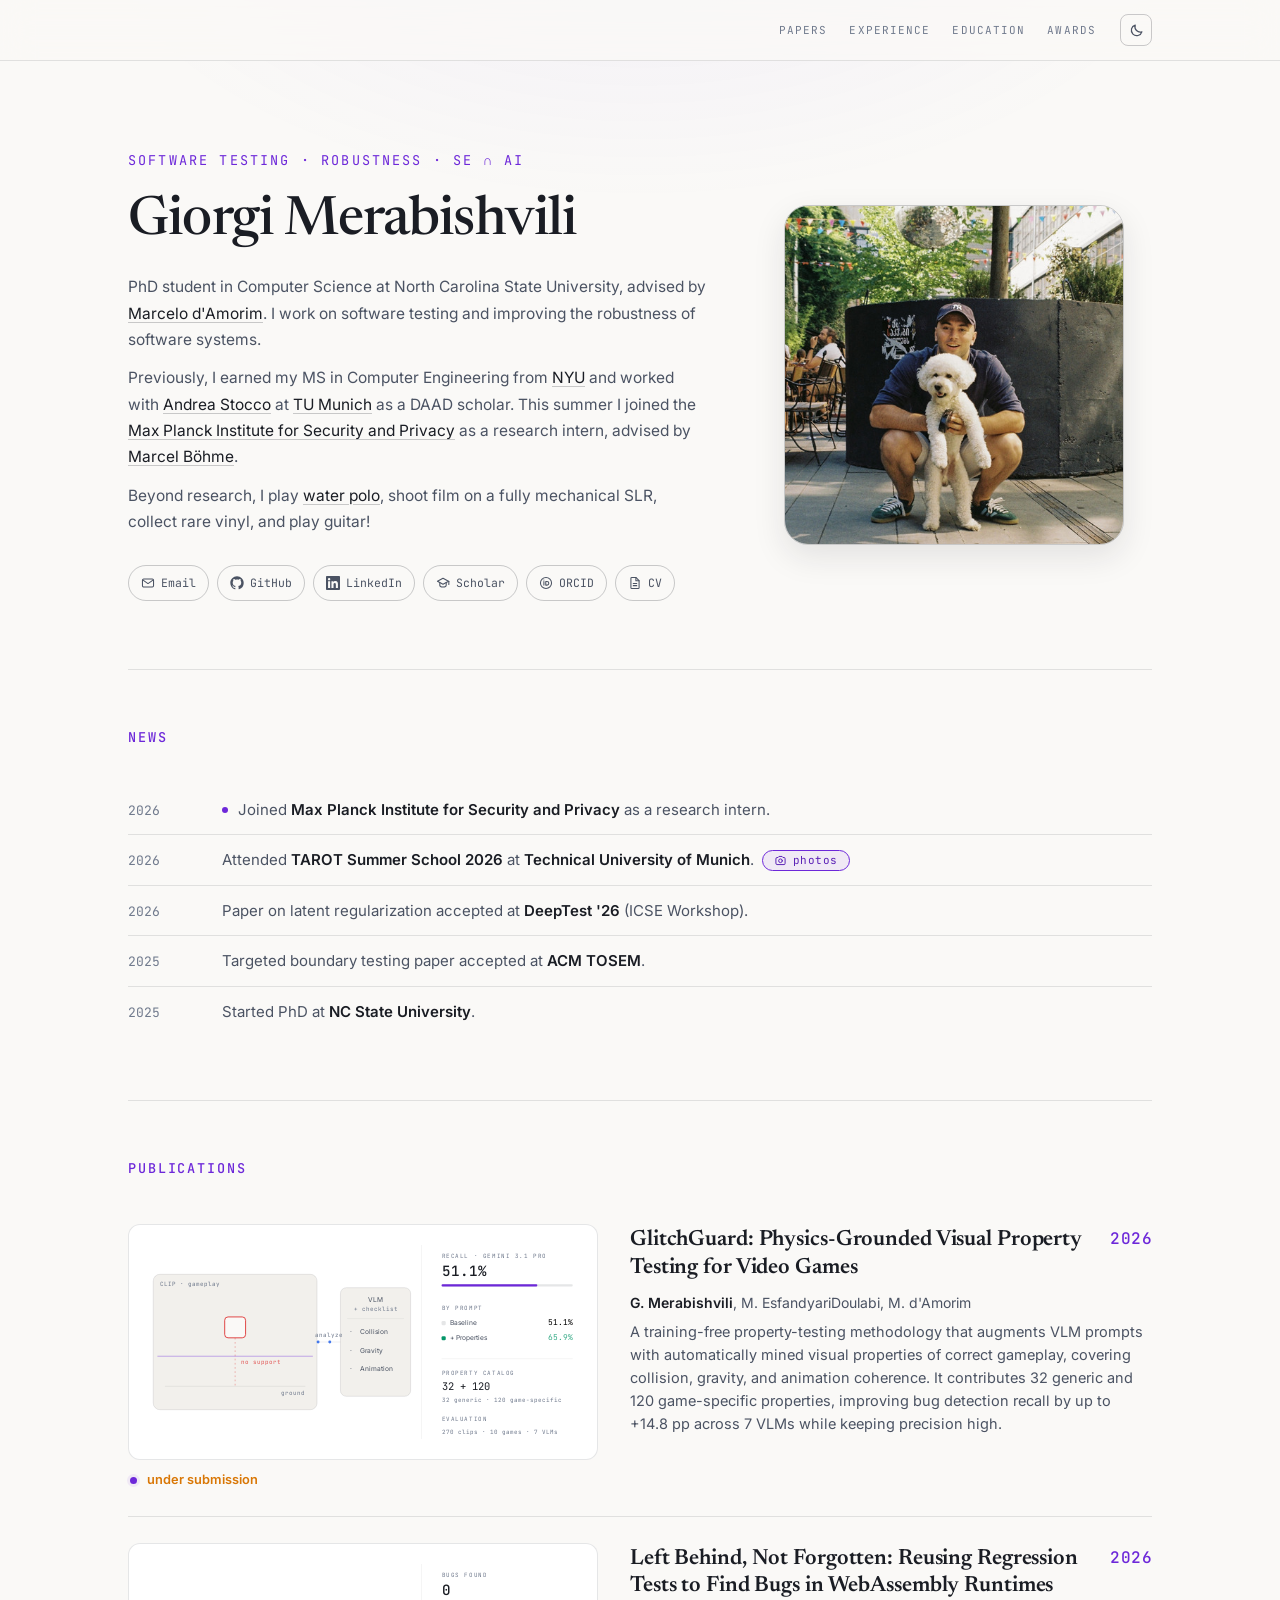
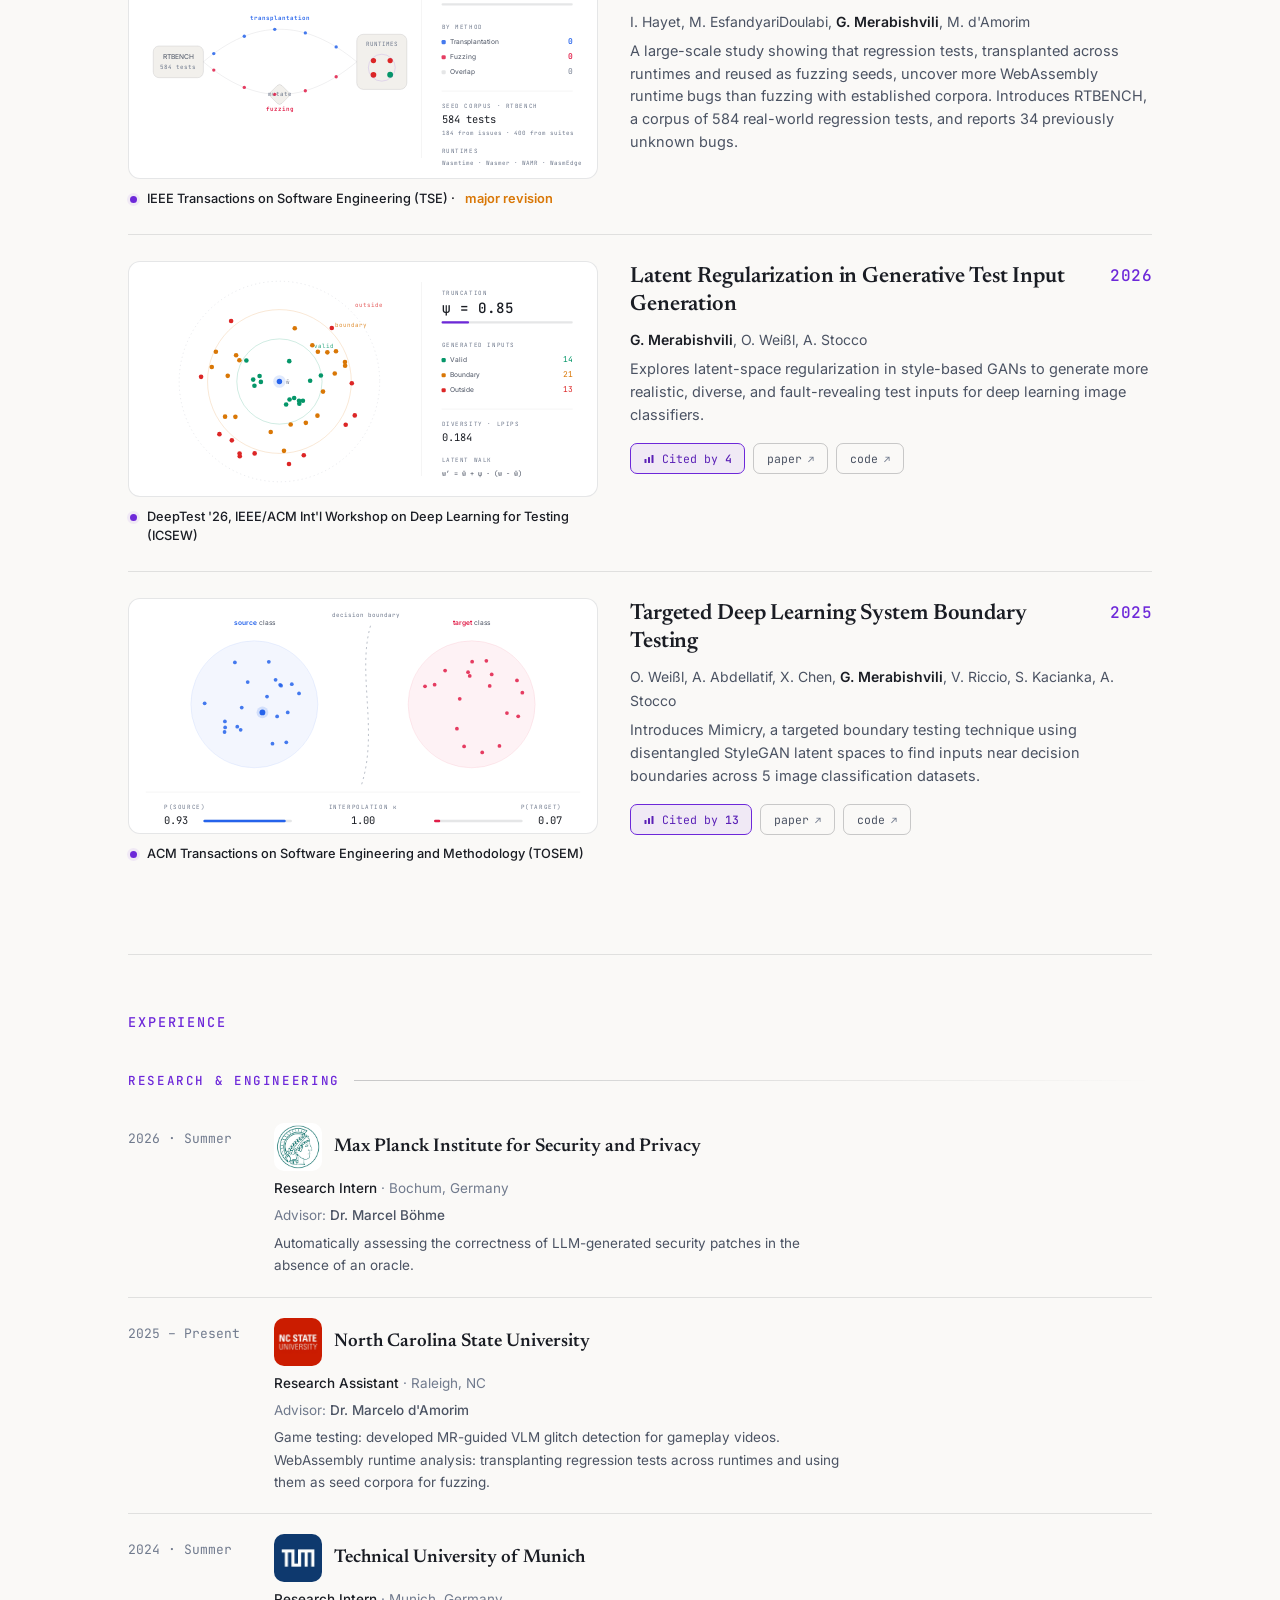
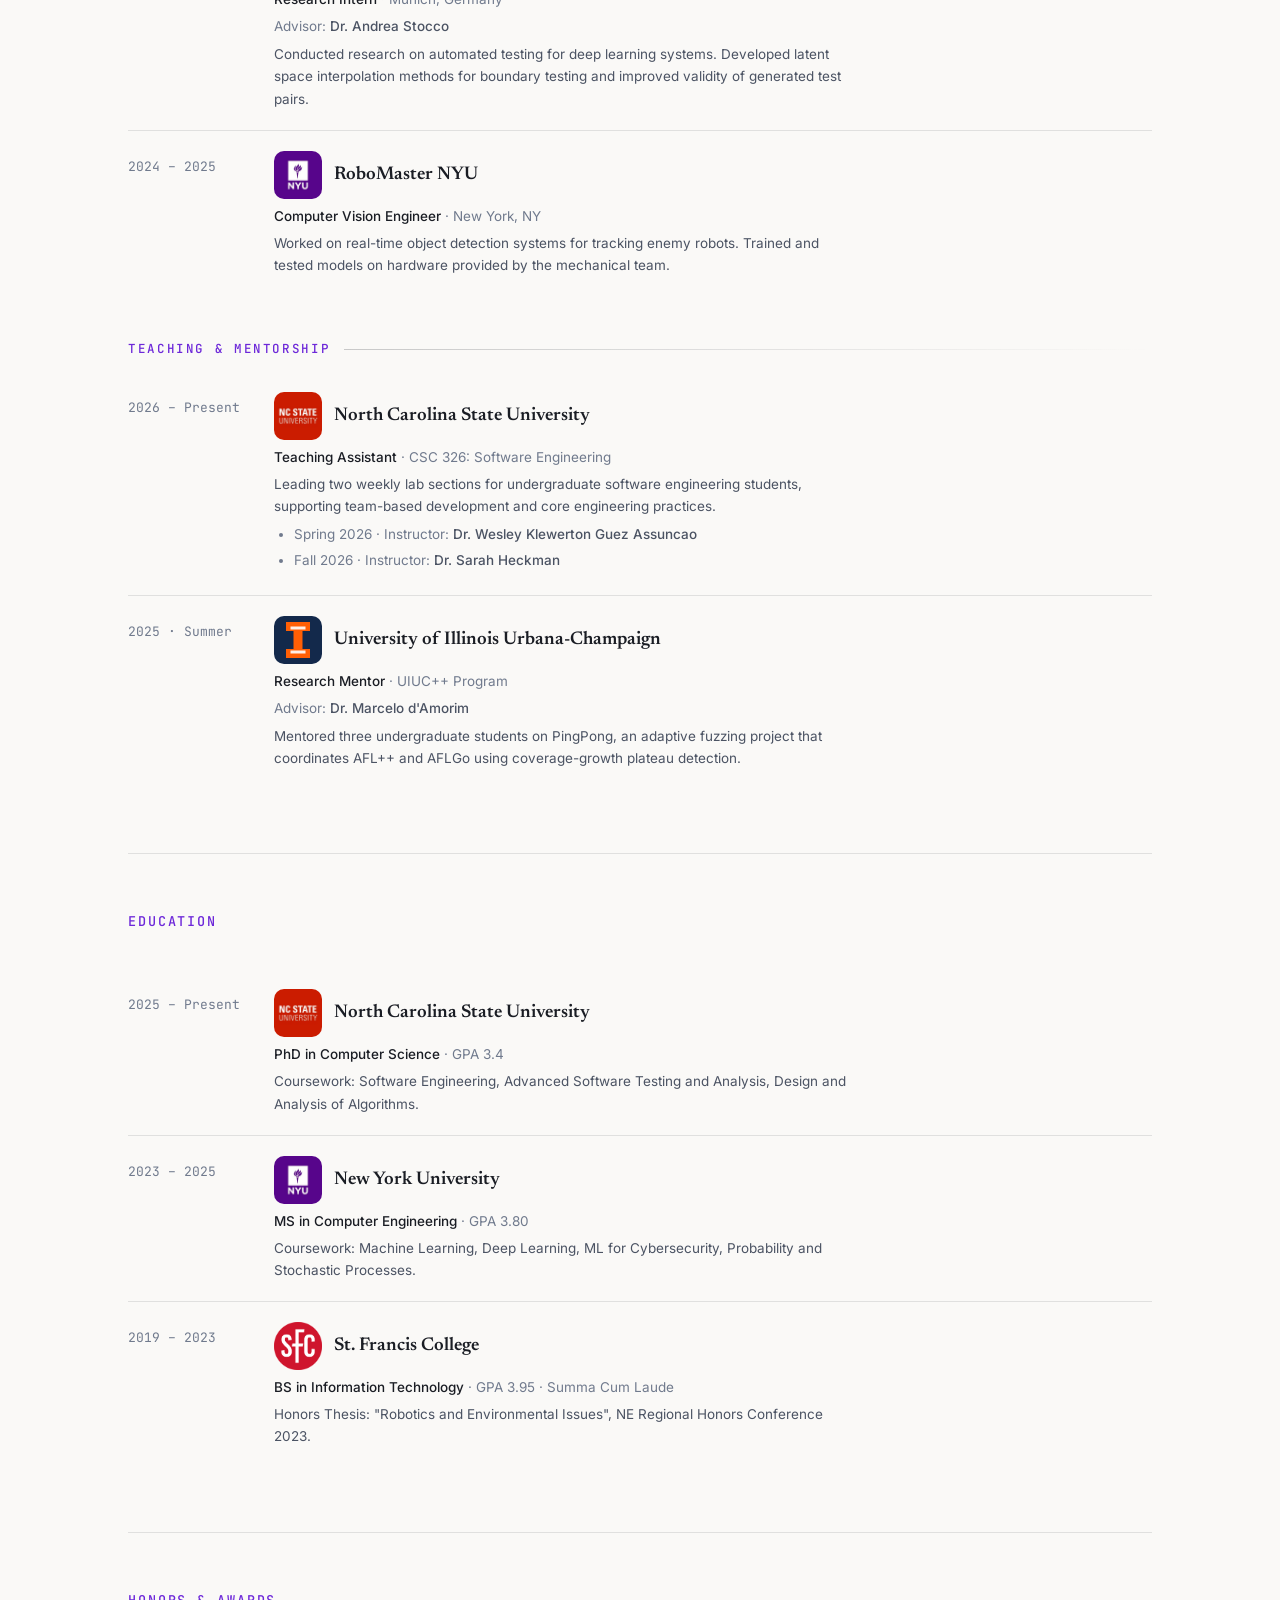
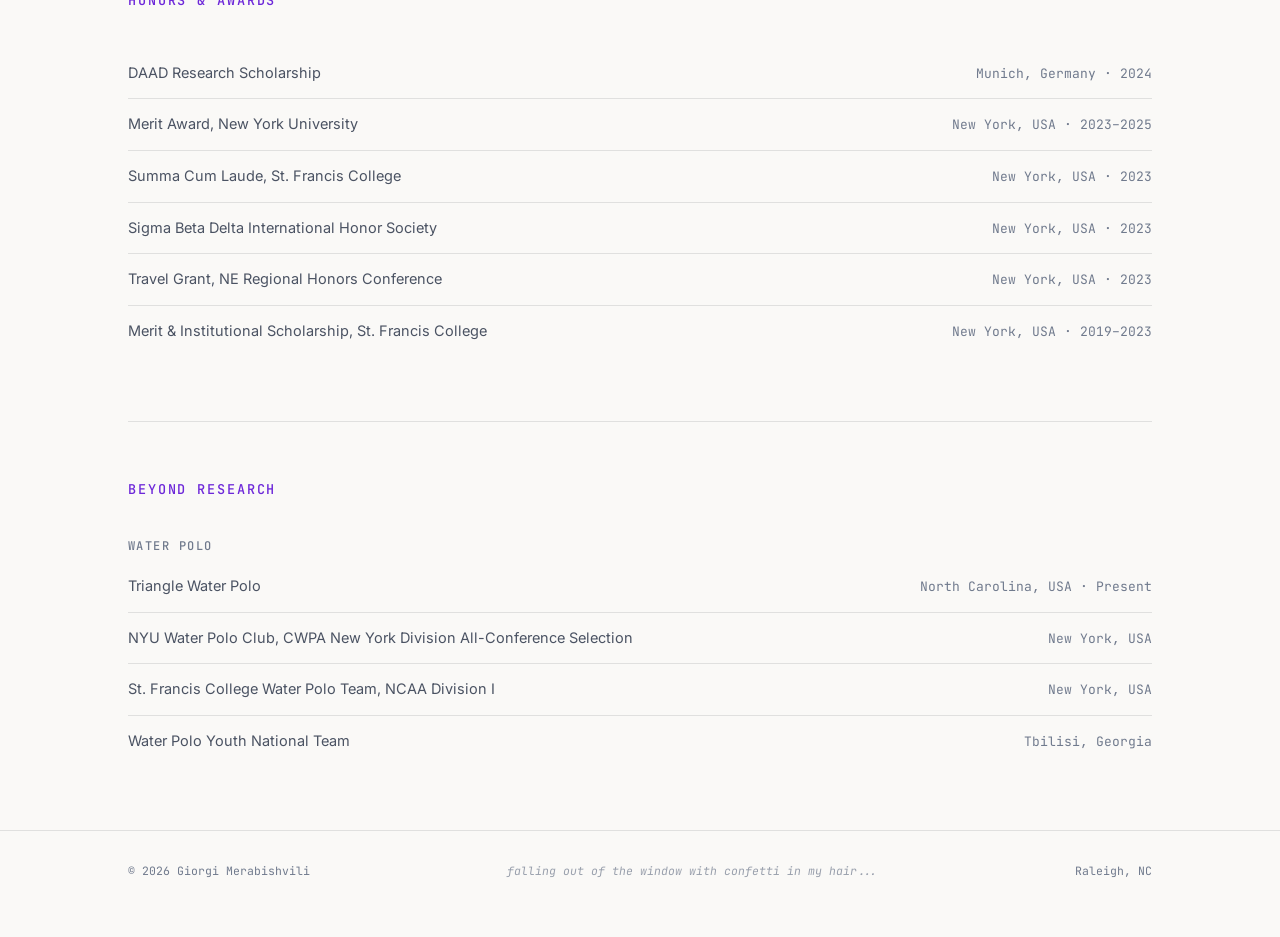
==== index.html @ c143110b "minor" ====
<!DOCTYPE html>
<html lang="en">
<head>
    <meta charset="UTF-8">
    <meta name="viewport" content="width=device-width, initial-scale=1.0">

    <!-- SEO / metadata -->
    <title>Giorgi Merabishvili — PhD, Software Engineering</title>
    <meta name="author" content="Giorgi Merabishvili">
    <meta name="description" content="PhD student in Computer Science at NC State. Research on software engineering, software testing, robustness of software systems, and WebAssembly runtimes.">
    <link rel="canonical" href="https://giorgix121.github.io/">

    <!-- Open Graph / social previews -->
    <meta property="og:type" content="website">
    <meta property="og:title" content="Giorgi Merabishvili — PhD, Software Engineering">
    <meta property="og:description" content="PhD student at NC State. Software engineering, software testing, robustness, and WebAssembly runtimes.">
    <meta property="og:url" content="https://giorgix121.github.io/">
    <meta property="og:image" content="https://giorgix121.github.io/Images/photo-og.jpg">
    <meta name="twitter:card" content="summary">
    <meta name="twitter:title" content="Giorgi Merabishvili — PhD, Software Engineering">
    <meta name="twitter:description" content="PhD student at NC State. Software engineering, software testing, robustness, and WebAssembly runtimes.">
    <meta name="twitter:image" content="https://giorgix121.github.io/Images/photo-og.jpg">

    <meta name="theme-color" content="#FAF9F7">
    <link rel="icon" href="Images/favicon.svg" type="image/svg+xml">
    <link rel="apple-touch-icon" href="https://giorgix121.github.io/Images/apple-touch-icon.jpg">

    <!-- Set theme before first paint -->
    <script>
        (function () {
            var t = 'light';
            try {
                var p = new URLSearchParams(location.search).get('theme');
                var s = localStorage.getItem('theme');
                t = (p === 'light' || p === 'dark') ? p : (s === 'light' || s === 'dark') ? s : 'light';
            } catch (e) {}
            document.documentElement.setAttribute('data-theme', t);
        })();
    </script>

    <link rel="preconnect" href="https://fonts.googleapis.com">
    <link rel="preconnect" href="https://fonts.gstatic.com" crossorigin>
    <link href="https://fonts.googleapis.com/css2?family=Newsreader:ital,opsz,wght@0,6..72,400;0,6..72,500;0,6..72,600;1,6..72,400;1,6..72,500&family=Inter:wght@400;500;600&family=JetBrains+Mono:wght@400;500&display=swap" rel="stylesheet">

    <style>
        /* ═══════ TOKENS ═══════ */
        :root {
            color-scheme: dark;
            --bg: #0B0E14;
            --bg-elev: #10141D;
            --bg-elev2: #161C28;
            --text: #E8ECF2;
            --text-2: #A8B1BF;
            --text-3: #6A7486;
            --line: rgba(148, 163, 184, 0.13);
            --line-strong: rgba(148, 163, 184, 0.25);
            --accent: #A78BFA;
            --accent-strong: #C4B5FD;
            --accent-dim: rgba(167, 139, 250, 0.10);
            --glow: rgba(124, 92, 246, 0.12);
            --chip: #FFFFFF;
            --viz-green: #34D399;
            --viz-amber: #FBBF24;
            --viz-red: #F87171;
            --viz-blue: #60A5FA;
            --viz-coral: #FB7185;
            --max: 1080px;
            --serif: 'Newsreader', Georgia, 'Times New Roman', serif;
            --sans: 'Inter', -apple-system, BlinkMacSystemFont, 'Segoe UI', sans-serif;
            --mono: 'JetBrains Mono', ui-monospace, SFMono-Regular, Menlo, monospace;
        }
        html[data-theme="light"] {
            color-scheme: light;
            --bg: #FAF9F7;
            --bg-elev: #FFFFFF;
            --bg-elev2: #F2F0EC;
            --text: #1A1D24;
            --text-2: #4B5363;
            --text-3: #707A8D;
            --line: rgba(24, 29, 39, 0.11);
            --line-strong: rgba(24, 29, 39, 0.22);
            --accent: #6D28D9;
            --accent-strong: #5B21B6;
            --accent-dim: rgba(109, 40, 217, 0.07);
            --glow: rgba(124, 92, 246, 0.07);
            --chip: #FFFFFF;
            --viz-green: #059669;
            --viz-amber: #D97706;
            --viz-red: #DC2626;
            --viz-blue: #2563EB;
            --viz-coral: #E11D48;
        }
        /* no-JS visitors with a light system preference */
        @media (prefers-color-scheme: light) {
            html:not([data-theme]) {
                color-scheme: light;
                --bg: #FAF9F7; --bg-elev: #FFFFFF; --bg-elev2: #F2F0EC;
                --text: #1A1D24; --text-2: #4B5363; --text-3: #707A8D;
                --line: rgba(24, 29, 39, 0.11); --line-strong: rgba(24, 29, 39, 0.22);
                --accent: #6D28D9; --accent-strong: #5B21B6;
                --accent-dim: rgba(109, 40, 217, 0.07); --glow: rgba(124, 92, 246, 0.07);
                --viz-green: #059669; --viz-amber: #D97706; --viz-red: #DC2626;
                --viz-blue: #2563EB; --viz-coral: #E11D48;
            }
        }

        /* ═══════ BASE ═══════ */
        * { margin: 0; padding: 0; box-sizing: border-box; }
        html { scroll-behavior: smooth; }
        html, body { overflow-x: clip; }
        body {
            font-family: var(--sans);
            background: var(--bg);
            color: var(--text);
            font-size: 15.5px;
            line-height: 1.7;
            -webkit-font-smoothing: antialiased;
            -moz-osx-font-smoothing: grayscale;
            transition: background-color 0.35s ease, color 0.35s ease;
        }
        body::before {
            content: '';
            position: fixed;
            inset: 0;
            background: radial-gradient(820px 460px at 50% -120px, var(--glow), transparent 70%);
            pointer-events: none;
            z-index: 0;
        }
        ::selection { background: var(--accent); color: var(--bg); }
        :focus-visible { outline: 2px solid var(--accent); outline-offset: 3px; border-radius: 4px; }

        .skip {
            position: absolute; left: -9999px; top: 12px; z-index: 200;
            background: var(--accent); color: var(--bg); padding: 8px 16px;
            border-radius: 8px; font-size: 13px; text-decoration: none;
        }
        .skip:focus { left: 12px; }

        /* ═══════ NAV ═══════ */
        nav {
            position: sticky; top: 0; z-index: 100;
            background: color-mix(in srgb, var(--bg) 80%, transparent);
            -webkit-backdrop-filter: blur(16px) saturate(160%);
            backdrop-filter: blur(16px) saturate(160%);
            border-bottom: 1px solid var(--line);
        }
        .nav-inner {
            max-width: var(--max); margin: 0 auto; padding: 0 28px;
            height: 60px; display: flex; align-items: center; justify-content: flex-end; gap: 16px;
        }
        .nav-right { display: flex; align-items: center; gap: 14px; }
        .nav-links { display: flex; gap: 2px; }
        .nav-links a {
            font-family: var(--mono); font-size: 11px; letter-spacing: 0.1em;
            text-transform: uppercase; color: var(--text-3); text-decoration: none;
            padding: 7px 10px; border-radius: 6px; transition: color 0.2s ease, background 0.2s ease;
        }
        .nav-links a:hover { color: var(--accent-strong); background: var(--accent-dim); }
        .theme-btn {
            width: 32px; height: 32px; flex: none; display: inline-flex;
            align-items: center; justify-content: center;
            background: transparent; border: 1px solid var(--line-strong);
            border-radius: 8px; color: var(--text-2); cursor: pointer;
            transition: color 0.2s ease, border-color 0.2s ease, transform 0.2s ease;
        }
        .theme-btn:hover { color: var(--text); border-color: var(--text-3); transform: rotate(12deg); }
        .theme-btn svg { width: 15px; height: 15px; }
        html[data-theme="light"] .icon-sun { display: none; }
        html:not([data-theme="light"]) .icon-moon { display: none; }

        /* ═══════ LAYOUT ═══════ */
        main { max-width: var(--max); margin: 0 auto; padding: 0 28px; position: relative; z-index: 1; }
        section { border-top: 1px solid var(--line); padding: 56px 0 64px; scroll-margin-top: 76px; }
        .sec-label {
            font-family: var(--mono); font-size: 13.5px; font-weight: 500;
            letter-spacing: 0.14em; text-transform: uppercase; color: var(--accent);
            display: flex; align-items: baseline; gap: 12px; margin-bottom: 36px;
        }

        /* ═══════ HERO ═══════ */
        .hero {
            border-top: none; padding: 88px 0 68px;
            display: grid; grid-template-columns: 1fr 340px; gap: 56px; align-items: center;
        }
        .eyebrow {
            font-family: var(--mono); font-size: 13.5px; letter-spacing: 0.16em;
            text-transform: uppercase; color: var(--accent); margin-bottom: 20px;
        }
        h1 {
            font-family: var(--serif); font-weight: 500;
            font-size: clamp(38px, 6vw, 54px); line-height: 1.08;
            letter-spacing: -0.015em; margin-bottom: 24px;
        }
        .bio p { color: var(--text-2); max-width: 58ch; }
        .bio p + p { margin-top: 12px; }
        .bio a {
            color: var(--text); text-decoration: underline;
            text-decoration-color: var(--line-strong); text-underline-offset: 3px;
            transition: color 0.2s ease, text-decoration-color 0.2s ease;
        }
        .bio a:hover { color: var(--accent-strong); text-decoration-color: var(--accent); }
        .hero-photo {
            width: 340px; height: 340px; border-radius: 24px; object-fit: cover;
            border: 1px solid var(--line-strong); display: block; transform: translateX(-28px);
            box-shadow: 0 12px 40px rgba(0, 0, 0, 0.25);
        }
        html[data-theme="light"] .hero-photo { box-shadow: 0 12px 32px rgba(26, 29, 36, 0.10); }

        .hero-links { display: flex; flex-wrap: wrap; gap: 8px; margin-top: 30px; }
        .pill {
            display: inline-flex; align-items: center; gap: 6px;
            font-family: var(--mono); font-size: 11.5px; color: var(--text-2);
            text-decoration: none; padding: 7px 12px;
            border: 1px solid var(--line-strong); border-radius: 999px;
            transition: color 0.22s ease, border-color 0.22s ease, background 0.22s ease, transform 0.22s ease;
        }
        .pill svg { width: 14px; height: 14px; flex: none; }
        .pill:hover {
            color: var(--accent-strong); border-color: var(--accent);
            background: var(--accent-dim); transform: translateY(-1px);
        }

        /* ═══════ NEWS ═══════ */
        .news-item {
            display: grid; grid-template-columns: 72px 1fr; gap: 22px;
            padding: 12px 0; align-items: baseline;
        }
        .news-item + .news-item { border-top: 1px solid var(--line); }
        .news-date { font-family: var(--mono); font-size: 13px; color: var(--text-3); }
        .news-text { font-size: 15px; color: var(--text-2); }
        .news-text strong { color: var(--text); font-weight: 600; }
        .live { position: relative; padding-left: 16px; }
        .live::before {
            content: ''; position: absolute; left: 0; top: calc(0.85em - 3px);
            width: 6px; height: 6px; border-radius: 50%; background: var(--accent);
        }
        @keyframes ping { 0% { box-shadow: 0 0 0 0 var(--accent-dim), 0 0 0 0 rgba(167,139,250,0.45); } 80%, 100% { box-shadow: 0 0 0 4px transparent, 0 0 0 9px transparent; } }
        .live::before { animation: ping 2.6s cubic-bezier(0, 0, 0.2, 1) infinite; }
        .news-cam {
            display: inline-flex; align-items: center; gap: 6px;
            vertical-align: middle; margin-left: 8px; position: relative; top: -1px;
            font-family: var(--mono); font-size: 11px; line-height: 1; letter-spacing: 0.04em;
            padding: 3px 11px; cursor: pointer;
            color: var(--accent-strong); background: var(--accent-dim);
            border: 1px solid var(--accent); border-radius: 999px;
            transition: color 0.2s ease, border-color 0.2s ease, background 0.2s ease;
        }
        .news-cam:hover { background: color-mix(in srgb, var(--accent) 16%, transparent); border-color: var(--accent-strong); }
        .news-cam svg { width: 13px; height: 13px; flex: none; }

        /* ═══════ PHOTO VIEWER ═══════ */
        .lightbox {
            position: fixed; inset: 0; z-index: 300;
            display: flex; flex-direction: column; align-items: center; justify-content: center;
            padding: 56px 72px 28px;
            background: color-mix(in srgb, var(--bg) 90%, transparent);
            -webkit-backdrop-filter: blur(16px) saturate(140%);
            backdrop-filter: blur(16px) saturate(140%);
            visibility: hidden; opacity: 0;
            transition: opacity 0.25s ease, visibility 0.25s ease;
        }
        .lightbox.open { visibility: visible; opacity: 1; }
        .lb-img {
            max-width: min(1280px, 100%); max-height: 76vh; display: block;
            border: 1px solid var(--line-strong); border-radius: 14px;
            background: var(--bg-elev);
            box-shadow: 0 24px 80px rgba(0, 0, 0, 0.35);
        }
        html[data-theme="light"] .lb-img { box-shadow: 0 24px 64px rgba(26, 29, 36, 0.18); }
        .lb-caption { font-size: 13.5px; color: var(--text-2); margin-top: 16px; text-align: center; max-width: 64ch; }
        .lb-caption:empty { display: none; }
        .lb-count { font-family: var(--mono); font-size: 12px; color: var(--text-3); margin-top: 6px; font-variant-numeric: tabular-nums; }
        .lb-btn {
            position: absolute; width: 40px; height: 40px;
            display: inline-flex; align-items: center; justify-content: center;
            background: color-mix(in srgb, var(--bg-elev) 85%, transparent);
            border: 1px solid var(--line-strong); border-radius: 10px;
            color: var(--text-2); cursor: pointer;
            transition: color 0.2s ease, border-color 0.2s ease, background 0.2s ease;
        }
        .lb-btn:hover { color: var(--accent-strong); border-color: var(--accent); background: var(--accent-dim); }
        .lb-btn svg { width: 18px; height: 18px; }
        .lb-close { top: 18px; right: 18px; }
        .lb-prev { left: 16px; top: 50%; transform: translateY(-50%); }
        .lb-next { right: 16px; top: 50%; transform: translateY(-50%); }

        /* ═══════ PUBLICATIONS ═══════ */
        .pub {
            display: grid; grid-template-columns: minmax(300px, 470px) minmax(0, 1fr);
            gap: 32px; align-items: start; padding: 26px 0;
        }
        .pub:first-of-type { padding-top: 8px; }
        .pub + .pub { border-top: 1px solid var(--line); }
        .pub-fig { margin: 0; max-width: 470px; }
        .pub-body { min-width: 0; padding-top: 2px; }
        .viz-host { position: relative; }
        .viz-host svg, .viz-host img {
            display: block; width: 100%; height: auto;
            background: var(--bg-elev); border: 1px solid var(--line); border-radius: 12px;
        }
        figcaption {
            font-size: 12.5px; color: var(--text-3); margin-top: 12px; line-height: 1.6;
            display: flex; gap: 10px;
        }
        figcaption::before {
            content: 'fig.'; font-family: var(--mono); color: var(--accent);
            font-size: 11px; padding-top: 1px; flex: none;
        }
        .pub-kind {
            font-family: var(--mono); font-weight: 500; font-size: 14.5px;
            letter-spacing: 0.06em; color: var(--accent); margin-bottom: 12px;
        }
        .pub-head { display: flex; align-items: baseline; justify-content: space-between; gap: 18px; margin-bottom: 9px; }
        .pub h3 { font-family: var(--serif); font-weight: 600; font-size: 22px; line-height: 1.25; letter-spacing: -0.005em; }
        .pub h3 a { color: var(--text); text-decoration: none; transition: color 0.2s ease; }
        .pub h3 a:hover { color: var(--accent-strong); }
        .pub-year {
            flex: none; font-family: var(--mono); font-size: 16px; font-weight: 500;
            letter-spacing: 0.03em; color: var(--accent); font-variant-numeric: tabular-nums;
            position: relative; top: -1px;
        }
        .pub-authors { font-size: 14px; color: var(--text-2); margin-bottom: 6px; }
        .pub-authors .me { color: var(--text); font-weight: 600; }
        .pub-venue {
            display: flex; align-items: flex-start; gap: 10px;
            font-family: var(--sans); font-size: 12.8px; font-weight: 500; color: var(--text);
            line-height: 1.45; margin: 11px 2px 0;
        }
        .pub-venue::before {
            content: ''; flex: none; width: 7px; height: 7px; margin-top: calc(0.725em - 3.5px);
            border-radius: 999px; background: var(--accent);
            box-shadow: 0 0 0 3px var(--accent-dim);
        }
        .pub-venue .stat { color: var(--viz-amber); font-weight: 600; }
        .pub-desc { font-size: 14.5px; line-height: 1.58; color: var(--text-2); max-width: 72ch; margin-bottom: 16px; }
        .pub-links { display: flex; gap: 8px; flex-wrap: wrap; }
        .tag {
            font-family: var(--mono); font-size: 11.5px; color: var(--text-2);
            text-decoration: none; padding: 5px 13px;
            border: 1px solid var(--line-strong); border-radius: 7px;
            transition: color 0.2s ease, border-color 0.2s ease, background 0.2s ease;
        }
        .tag::after { content: ' ↗'; color: var(--text-3); font-size: 10px; }
        .tag:hover { color: var(--accent-strong); border-color: var(--accent); background: var(--accent-dim); }
        .tag:hover::after { color: var(--accent); }
        .cite {
            display: inline-flex; align-items: center; gap: 7px;
            font-family: var(--mono); font-size: 11.5px; color: var(--accent-strong);
            text-decoration: none; padding: 5px 12px;
            border: 1px solid var(--accent); border-radius: 7px; background: var(--accent-dim);
            transition: background 0.2s ease, border-color 0.2s ease;
        }
        .cite[hidden] { display: none; }
        .cite svg { width: 12px; height: 12px; flex: none; }
        .cite .cite-n { font-weight: 500; }
        a.cite[href]:hover { background: color-mix(in srgb, var(--accent) 16%, transparent); border-color: var(--accent-strong); }
        .status {
            display: inline-flex; align-items: center; gap: 7px;
            font-family: var(--mono); font-size: 11.5px; color: var(--viz-amber);
            padding: 5px 12px; border-radius: 7px;
            border: 1px solid color-mix(in srgb, var(--viz-amber) 40%, transparent);
            background: color-mix(in srgb, var(--viz-amber) 9%, transparent);
        }
        .status-dot { width: 6px; height: 6px; border-radius: 50%; background: var(--viz-amber); flex: none; }

        /* ═══════ TIMELINE (experience / education) ═══════ */
        .titem {
            display: grid; grid-template-columns: 118px 1fr; gap: 28px;
            padding: 20px 0;
        }
        .timeline-block + .timeline-block { margin-top: 42px; }
        .timeline-label {
            display: flex; align-items: center; gap: 14px;
            font-family: var(--mono); font-size: 12.5px; font-weight: 500;
            letter-spacing: 0.13em; text-transform: uppercase; color: var(--accent);
            margin-bottom: 12px;
        }
        .timeline-label::after {
            content: ''; height: 1px; flex: 1;
            background: linear-gradient(90deg, var(--line-strong), transparent);
        }
        .titem + .titem { border-top: 1px solid var(--line); }
        .tdate { font-family: var(--mono); font-size: 13px; color: var(--text-3); padding-top: 5px; white-space: nowrap; }
        .torg { display: flex; align-items: center; gap: 12px; margin-bottom: 6px; }
        .torg .logo {
            width: 48px; height: 48px; flex: none; border-radius: 10px; overflow: hidden;
        }
        .torg .logo img { width: 100%; height: 100%; object-fit: cover; display: block; }
        .torg h3 { font-family: var(--serif); font-weight: 600; font-size: 18.5px; line-height: 1.3; }
        .trole { font-size: 13.5px; font-weight: 500; color: var(--text); margin-bottom: 4px; }
        .trole span { color: var(--text-3); font-weight: 400; }
        .tadvisor { font-size: 13.5px; color: var(--text-3); margin-bottom: 5px; }
        .tadvisor span { color: var(--text-2); font-weight: 500; }
        .tdetail { font-size: 13.5px; color: var(--text-2); line-height: 1.65; max-width: 64ch; }
        .tlist { list-style: disc; margin: 6px 0 0; padding-left: 20px; }
        .tlist li { margin-bottom: 3px; }

        /* ═══════ AWARDS ═══════ */
        .award {
            display: grid; grid-template-columns: 1fr auto; gap: 16px;
            align-items: baseline; padding: 13px 0;
        }
        .award + .award { border-top: 1px solid var(--line); }
        .award-name { font-size: 14.5px; color: var(--text-2); }
        .award-meta { font-family: var(--mono); font-size: 13px; color: var(--text-3); }
        .sub-label {
            font-family: var(--mono); font-size: 12px; font-weight: 500;
            letter-spacing: 0.12em; text-transform: uppercase; color: var(--text-3);
            margin-bottom: 4px;
        }

        /* ═══════ FOOTER ═══════ */
        footer {
            border-top: 1px solid var(--line);
            position: relative; z-index: 1;
        }
        .foot-inner {
            max-width: var(--max); margin: 0 auto; padding: 30px 28px 56px;
            display: flex; justify-content: space-between; gap: 16px;
            font-family: var(--mono); font-size: 11.5px; color: var(--text-3);
        }
        .foot-lyric { font-style: italic; opacity: 0.7; }

        /* ═══════ VIZ (inline SVG figures) ═══════ */
        .vz-label { font-family: var(--mono); font-size: 14px; letter-spacing: 0.1em; fill: var(--text-3); }
        .vz-big { font-family: var(--mono); font-size: 34px; font-weight: 500; fill: var(--text); font-variant-numeric: tabular-nums; }
        .vz-mid { font-family: var(--mono); font-size: 25px; fill: var(--text); font-variant-numeric: tabular-nums; }
        .vz-num { font-family: var(--mono); font-size: 19px; font-variant-numeric: tabular-nums; }
        .vz-name { font-family: var(--sans); font-size: 16px; fill: var(--text-2); }
        .vz-small { font-family: var(--mono); font-size: 14px; fill: var(--text-3); }
        .vz-formula { font-family: var(--mono); font-size: 16.5px; fill: var(--text-2); }
        .vz-line { stroke: var(--line); }
        .vz-track { fill: var(--line); }
        .vz-accent { fill: var(--accent); }
        .dot { transition: fill 0.45s ease; }
        .dv { fill: var(--viz-green); }
        .db { fill: var(--viz-amber); }
        .do { fill: var(--viz-red); }
        .cv { fill: var(--viz-green); }
        .cb { fill: var(--viz-amber); }
        .co { fill: var(--viz-red); }
        .ring-v { stroke: var(--viz-green); opacity: 0.45; }
        .ring-b { stroke: var(--viz-amber); opacity: 0.4; }
        .ring-o { stroke: var(--text-3); opacity: 0.35; }
        .lbl-v { fill: var(--viz-green); opacity: 0.8; }
        .lbl-b { fill: var(--viz-amber); opacity: 0.8; }
        .lbl-o { fill: var(--viz-red); opacity: 0.75; }
        .mean { fill: var(--viz-blue); }
        .mean-halo { fill: var(--viz-blue); opacity: 0.14; }
        .cl-s-fill { fill: var(--viz-blue); opacity: 0.055; }
        .cl-s-ring { stroke: var(--viz-blue); opacity: 0.18; fill: none; }
        .cl-t-fill { fill: var(--viz-coral); opacity: 0.055; }
        .cl-t-ring { stroke: var(--viz-coral); opacity: 0.18; fill: none; }
        .ds { fill: var(--viz-blue); opacity: 0.85; }
        .dt { fill: var(--viz-coral); opacity: 0.85; }
        .lbl-s { fill: var(--viz-blue); font-weight: 600; }
        .lbl-t { fill: var(--viz-coral); font-weight: 600; }
        .bndry { stroke: var(--text-3); stroke-dasharray: 5 8; fill: none; opacity: 0.7; animation: bdash 26s linear infinite; }
        @keyframes bdash { to { stroke-dashoffset: -520; } }
        .pb-s { fill: var(--viz-blue); }
        .pb-t { fill: var(--viz-coral); }
        .pb-x { fill: var(--accent); }
        .probe { transition: fill 0.45s ease; }
        .probe-halo { opacity: 0.16; transition: fill 0.45s ease; }
        .trail { fill: var(--accent); }
        .pulse { stroke: var(--accent); fill: none; }
        .bar-s { fill: var(--viz-blue); }
        .bar-t { fill: var(--viz-coral); }

        /* ═══════ REVEAL ═══════ */
        .reveal { opacity: 0; transform: translateY(14px); transition: opacity 0.6s ease, transform 0.6s cubic-bezier(0.22, 0.61, 0.36, 1); }
        .reveal.in { opacity: 1; transform: translateY(0); }

        @media (prefers-reduced-motion: reduce) {
            html { scroll-behavior: auto; }
            .reveal { opacity: 1; transform: none; transition: none; }
            .live::before { animation: none; }
            .bndry { animation: none; }
            .theme-btn:hover { transform: none; }
        }

        /* ═══════ RESPONSIVE ═══════ */
        @media (max-width: 720px) {
            body { font-size: 15px; }
            .hero { grid-template-columns: 1fr; gap: 36px; padding: 56px 0 56px; }
            .hero-photo-wrap { order: -1; }
            .hero-photo { width: 180px; height: 180px; border-radius: 18px; }
            .nav-inner { padding: 0 16px; gap: 8px; }
            .nav-right { gap: 8px; }
            .nav-links { gap: 0; }
            .nav-links a { font-size: 10px; padding: 7px 5px; letter-spacing: 0.05em; }
            main { padding: 0 20px; }
            section { padding: 44px 0 52px; }
            .news-item { grid-template-columns: 56px 1fr; gap: 14px; }
            .lightbox { padding: 56px 16px 16px; }
            .lb-prev { left: 10px; }
            .lb-next { right: 10px; }
            .titem { grid-template-columns: 1fr; gap: 8px; padding: 18px 0; }
            .tdate { padding-top: 0; }
            .pub { grid-template-columns: 1fr; gap: 18px; padding: 28px 0; }
            .pub:first-of-type { padding-top: 4px; }
            .pub-fig { max-width: 100%; }
            .pub h3 { font-size: 21px; }
            .foot-inner { flex-direction: column; gap: 6px; padding: 26px 20px 48px; }
        }

        /* ═══════ PRINT ═══════ */
        @media print {
            :root, html[data-theme="dark"], html[data-theme="light"] {
                --bg: #ffffff; --bg-elev: #ffffff; --bg-elev2: #f5f5f5;
                --text: #111111; --text-2: #333333; --text-3: #666666;
                --line: #dddddd; --line-strong: #bbbbbb;
                --accent: #4c1d95; --accent-strong: #4c1d95; --accent-dim: transparent;
                --glow: transparent;
                --viz-green: #059669; --viz-amber: #D97706; --viz-red: #DC2626;
                --viz-blue: #2563EB; --viz-coral: #E11D48;
            }
            nav, .skip, .news-cam, .lightbox { display: none; }
            body::before { display: none; }
            section { break-inside: avoid-page; }
        }
    </style>

    <script type="application/ld+json">
    {
        "@context": "https://schema.org",
        "@type": "Person",
        "name": "Giorgi Merabishvili",
        "url": "https://giorgix121.github.io/",
        "image": "https://giorgix121.github.io/Images/photo-og.jpg",
        "jobTitle": "PhD Student in Computer Science",
        "email": "mailto:gmerabi@ncsu.edu",
        "affiliation": { "@type": "CollegeOrUniversity", "name": "North Carolina State University" },
        "alumniOf": [
            { "@type": "CollegeOrUniversity", "name": "New York University" },
            { "@type": "CollegeOrUniversity", "name": "St. Francis College" }
        ],
        "sameAs": [
            "https://github.com/giorgix121",
            "https://www.linkedin.com/in/giorgi-merabishvili/",
            "https://scholar.google.com/citations?user=pPopoasAAAAJ&hl=en",
            "https://orcid.org/0009-0000-0314-7487"
        ]
    }
    </script>
</head>
<body>
<a class="skip" href="#main">Skip to content</a>

<nav>
    <div class="nav-inner">
        <div class="nav-right">
            <div class="nav-links">
                <a href="#publications">Papers</a>
                <a href="#experience">Experience</a>
                <a href="#education">Education</a>
                <a href="#awards">Awards</a>
            </div>
            <button class="theme-btn" id="theme-toggle" aria-label="Toggle color theme">
                <svg class="icon-sun" viewBox="0 0 24 24" fill="none" stroke="currentColor" stroke-width="2" stroke-linecap="round"><circle cx="12" cy="12" r="4.4"/><path d="M12 2.5v2.2M12 19.3v2.2M2.5 12h2.2M19.3 12h2.2M5.3 5.3l1.6 1.6M17.1 17.1l1.6 1.6M18.7 5.3l-1.6 1.6M6.9 17.1l-1.6 1.6"/></svg>
                <svg class="icon-moon" viewBox="0 0 24 24" fill="none" stroke="currentColor" stroke-width="2" stroke-linecap="round" stroke-linejoin="round"><path d="M20.6 14.1A8.6 8.6 0 0 1 9.9 3.4a8.6 8.6 0 1 0 10.7 10.7z"/></svg>
            </button>
        </div>
    </div>
</nav>

<main id="main">
    <!-- ═══════ HERO ═══════ -->
    <section class="hero" id="about">
        <div>
            <p class="eyebrow">Software Testing · Robustness · SE ∩ AI</p>
            <h1>Giorgi Merabishvili</h1>
            <div class="bio">
                <p>
                    PhD student in Computer Science at North Carolina State University,
                    advised by <a href="https://damorim.github.io" target="_blank" rel="noopener noreferrer">Marcelo d'Amorim</a>.
                    I work on software testing and improving the robustness of software systems.
                </p>
                <p>
                    Previously, I earned my MS in Computer Engineering from <a href="https://www.nyu.edu/" target="_blank" rel="noopener noreferrer">NYU</a> and worked with
                    <a href="https://tsigalko18.github.io" target="_blank" rel="noopener noreferrer">Andrea Stocco</a> at <a href="https://www.tum.de/en/" target="_blank" rel="noopener noreferrer">TU Munich</a> as a DAAD scholar.
                    This summer I joined the
                    <a href="https://mpi-softsec.github.io" target="_blank" rel="noopener noreferrer">Max Planck Institute for Security and Privacy</a>
                    as a research intern, advised by
                    <a href="https://mboehme.github.io" target="_blank" rel="noopener noreferrer">Marcel Böhme</a>.
                </p>
                <p>
                    Beyond research, I play <a href="#beyond">water polo</a>, shoot film on a fully mechanical SLR,
                    collect rare vinyl, and play guitar!
                </p>
            </div>
            <div class="hero-links">
                <a class="pill" href="mailto:gmerabi@ncsu.edu" target="_blank" rel="noopener noreferrer">
                    <svg viewBox="0 0 24 24" fill="none" stroke="currentColor" stroke-width="1.8" stroke-linecap="round" stroke-linejoin="round"><rect x="2.5" y="5" width="19" height="14" rx="2.2"/><path d="m3.5 7 8.5 6 8.5-6"/></svg>
                    Email</a>
                <a class="pill" href="https://github.com/giorgix121" target="_blank" rel="noopener noreferrer">
                    <svg viewBox="0 0 24 24" fill="currentColor"><path d="M12 .5C5.65.5.5 5.65.5 12c0 5.08 3.29 9.39 7.86 10.91.58.11.79-.25.79-.56 0-.27-.01-1.17-.02-2.12-3.2.7-3.88-1.36-3.88-1.36-.52-1.33-1.28-1.69-1.28-1.69-1.04-.71.08-.7.08-.7 1.15.08 1.76 1.18 1.76 1.18 1.03 1.76 2.7 1.25 3.36.96.1-.75.4-1.25.72-1.54-2.55-.29-5.24-1.28-5.24-5.68 0-1.26.45-2.28 1.18-3.09-.12-.29-.51-1.46.11-3.05 0 0 .96-.31 3.15 1.18a10.9 10.9 0 0 1 2.87-.39c.97 0 1.95.13 2.87.39 2.19-1.49 3.15-1.18 3.15-1.18.62 1.59.23 2.76.11 3.05.73.81 1.18 1.83 1.18 3.09 0 4.41-2.69 5.38-5.25 5.67.41.35.77 1.04.77 2.1 0 1.52-.01 2.74-.01 3.11 0 .3.2.66.8.55A11.51 11.51 0 0 0 23.5 12C23.5 5.65 18.35.5 12 .5z"/></svg>
                    GitHub</a>
                <a class="pill" href="https://www.linkedin.com/in/giorgi-merabishvili/" target="_blank" rel="noopener noreferrer">
                    <svg viewBox="0 0 24 24" fill="currentColor"><path d="M20.45 20.45h-3.55v-5.57c0-1.33-.03-3.04-1.85-3.04-1.86 0-2.14 1.45-2.14 2.94v5.67H9.35V9h3.41v1.56h.05c.47-.9 1.63-1.85 3.36-1.85 3.6 0 4.27 2.37 4.27 5.45v6.29zM5.34 7.43a2.06 2.06 0 1 1 0-4.12 2.06 2.06 0 0 1 0 4.12zM7.12 20.45H3.55V9h3.57v11.45zM22.22 0H1.77C.79 0 0 .77 0 1.72v20.55C0 23.23.79 24 1.77 24h20.45c.98 0 1.78-.77 1.78-1.73V1.72C24 .77 23.2 0 22.22 0z"/></svg>
                    LinkedIn</a>
                <a class="pill" href="https://scholar.google.com/citations?user=pPopoasAAAAJ&hl=en" target="_blank" rel="noopener noreferrer">
                    <svg viewBox="0 0 24 24" fill="none" stroke="currentColor" stroke-width="1.8" stroke-linecap="round" stroke-linejoin="round"><path d="M12 4 2.5 9l9.5 5 9.5-5L12 4z"/><path d="M6.5 11.6V16c0 1.6 2.5 3 5.5 3s5.5-1.4 5.5-3v-4.4"/><path d="M22 9v5.5"/></svg>
                    Scholar</a>
                <a class="pill" href="https://orcid.org/0009-0000-0314-7487" target="_blank" rel="noopener noreferrer">
                    <svg viewBox="0 0 24 24" fill="none" stroke="currentColor" stroke-width="1.8" stroke-linecap="round"><circle cx="12" cy="12" r="9.5"/><path d="M8.4 9.6v6M8.4 6.9h.01"/><path d="M11.6 15.6V9.4h2.1a3.1 3.1 0 0 1 0 6.2h-2.1z" stroke-linejoin="round"/></svg>
                    ORCID</a>
                <a class="pill" href="cv.pdf" target="_blank" rel="noopener noreferrer">
                    <svg viewBox="0 0 24 24" fill="none" stroke="currentColor" stroke-width="1.8" stroke-linecap="round" stroke-linejoin="round"><path d="M13.5 2.5h-7A1.5 1.5 0 0 0 5 4v16a1.5 1.5 0 0 0 1.5 1.5h11A1.5 1.5 0 0 0 19 20V8z"/><path d="M13.5 2.5V8H19"/><path d="M9 13h6M9 16.5h6"/></svg>
                    CV</a>
            </div>
        </div>
        <div class="hero-photo-wrap">
            <img class="hero-photo" src="Images/photo-480.jpg"
                 srcset="Images/photo-480.jpg 480w, Images/photo-960.jpg 960w, Images/photo-1440.jpg 1440w"
                 sizes="(max-width: 720px) 180px, 340px"
                 alt="Portrait of Giorgi Merabishvili" width="480" height="480" fetchpriority="high">
        </div>
    </section>

    <!-- ═══════ NEWS ═══════ -->
    <section id="news">
        <h2 class="sec-label reveal">News</h2>
        <div class="news-list">
            <div class="news-item reveal">
                <span class="news-date">2026</span>
                <span class="news-text live">Joined <strong>Max Planck Institute for Security and Privacy</strong> as a research intern.</span>
            </div>
            <div class="news-item reveal">
                <span class="news-date">2026</span>
                <span class="news-text">Attended <strong>TAROT Summer School 2026</strong> at <strong>Technical University of Munich</strong>.<button class="news-cam" aria-label="View photos from TAROT Summer School 2026"
                        data-caption="TAROT Summer School 2026 · TU Munich"
                        data-photos="Images/Gallery/TAROT_1.jpeg, Images/Gallery/TAROT_2.jpeg">
                    <svg viewBox="0 0 24 24" fill="none" stroke="currentColor" stroke-width="1.8" stroke-linecap="round" stroke-linejoin="round" aria-hidden="true"><path d="M3.5 8.5a2 2 0 0 1 2-2h2l1.6-2h5.8l1.6 2h2a2 2 0 0 1 2 2v9a2 2 0 0 1-2 2h-13a2 2 0 0 1-2-2z"/><circle cx="12" cy="12.5" r="3.4"/></svg>photos
                </button></span>
            </div>
            <div class="news-item reveal">
                <span class="news-date">2026</span>
                <span class="news-text">Paper on latent regularization accepted at <strong>DeepTest '26</strong> (ICSE Workshop).</span>
            </div>
            <div class="news-item reveal">
                <span class="news-date">2025</span>
                <span class="news-text">Targeted boundary testing paper accepted at <strong>ACM TOSEM</strong>.</span>
            </div>
            <div class="news-item reveal">
                <span class="news-date">2025</span>
                <span class="news-text">Started PhD at <strong>NC State University</strong>.</span>
            </div>
        </div>
    </section>

    <!-- ═══════ PUBLICATIONS ═══════ -->
    <section id="publications">
        <h2 class="sec-label reveal">Publications</h2>

        <article class="pub" data-cite="glitchguard">
            <figure class="pub-fig reveal">
                <div class="viz-host" data-fig="glitchguard">
                    <noscript><img src="Images/glitchguard.gif" alt="A gameplay clip is scanned by a VLM against a checklist of physics-grounded visual properties; a violated gravity property flags a bug" loading="lazy"></noscript>
                </div>
                <p class="pub-venue"><span class="stat">under submission</span></p>
            </figure>
            <div class="pub-body reveal">
                <div class="pub-head">
                    <h3>GlitchGuard: Physics-Grounded Visual Property Testing for Video Games</h3>
                    <span class="pub-year">2026</span>
                </div>
                <p class="pub-authors"><span class="me">G. Merabishvili</span>, M. EsfandyariDoulabi, M. d'Amorim</p>
                <p class="pub-desc">A training-free property-testing methodology that augments VLM prompts with automatically mined visual properties of correct gameplay, covering collision, gravity, and animation coherence. It contributes 32 generic and 120 game-specific properties, improving bug detection recall by up to +14.8 pp across 7 VLMs while keeping precision high.</p>
            </div>
        </article>

        <article class="pub" data-cite="wasm-regression">
            <figure class="pub-fig reveal">
                <div class="viz-host" data-fig="wasm">
                    <noscript><img src="Images/wasm_bugs.gif" alt="Regression tests from RTBENCH reveal bugs in WebAssembly runtimes via transplantation and fuzzing" loading="lazy"></noscript>
                </div>
                <p class="pub-venue">IEEE Transactions on Software Engineering (TSE) · <span class="stat">major revision</span></p>
            </figure>
            <div class="pub-body reveal">
                <div class="pub-head">
                    <h3>Left Behind, Not Forgotten: Reusing Regression Tests to Find Bugs in WebAssembly Runtimes</h3>
                    <span class="pub-year">2026</span>
                </div>
                <p class="pub-authors">I. Hayet, M. EsfandyariDoulabi, <span class="me">G. Merabishvili</span>, M. d'Amorim</p>
                <p class="pub-desc">A large-scale study showing that regression tests, transplanted across runtimes and reused as fuzzing seeds, uncover more WebAssembly runtime bugs than fuzzing with established corpora. Introduces RTBENCH, a corpus of 584 real-world regression tests, and reports 34 previously unknown bugs.</p>
            </div>
        </article>

        <article class="pub" data-cite="latent-regularization">
            <figure class="pub-fig reveal">
                <div class="viz-host" data-fig="latent">
                    <noscript><img src="Images/latent_reg.gif" alt="Latent regularization: samples pull toward the mean as truncation psi decreases" loading="lazy"></noscript>
                </div>
                <p class="pub-venue">DeepTest '26, IEEE/ACM Int'l Workshop on Deep Learning for Testing (ICSEW)</p>
            </figure>
            <div class="pub-body reveal">
                <div class="pub-head">
                    <h3><a href="https://dl.acm.org/doi/10.1145/3786154.3788585" target="_blank" rel="noopener noreferrer">Latent Regularization in Generative Test Input Generation</a></h3>
                    <span class="pub-year">2026</span>
                </div>
                <p class="pub-authors"><span class="me">G. Merabishvili</span>, O. Weißl, A. Stocco</p>
                <p class="pub-desc">Explores latent-space regularization in style-based GANs to generate more realistic, diverse, and fault-revealing test inputs for deep learning image classifiers.</p>
                <div class="pub-links">
                    <a class="cite" target="_blank" rel="noopener noreferrer" hidden><svg viewBox="0 0 24 24" fill="currentColor"><rect x="3" y="12" width="4" height="8" rx="1"/><rect x="10" y="8" width="4" height="12" rx="1"/><rect x="17" y="4" width="4" height="16" rx="1"/></svg>Cited by <span class="cite-n"></span></a>
                    <a class="tag" href="https://dl.acm.org/doi/10.1145/3786154.3788585" target="_blank" rel="noopener noreferrer">paper</a>
                    <a class="tag" href="https://github.com/ast-fortiss-tum/frontier-generation-latent-space-interpolation" target="_blank" rel="noopener noreferrer">code</a>
                </div>
            </div>
        </article>

        <article class="pub" data-cite="boundary-testing">
            <figure class="pub-fig reveal">
                <div class="viz-host" data-fig="mimicry">
                    <noscript><img src="Images/mimicry.gif" alt="Mimicry: a test input interpolates from the source class across the decision boundary toward the target class" loading="lazy"></noscript>
                </div>
                <p class="pub-venue">ACM Transactions on Software Engineering and Methodology (TOSEM)</p>
            </figure>
            <div class="pub-body reveal">
                <div class="pub-head">
                    <h3><a href="https://doi.org/10.1145/3771557" target="_blank" rel="noopener noreferrer">Targeted Deep Learning System Boundary Testing</a></h3>
                    <span class="pub-year">2025</span>
                </div>
                <p class="pub-authors">O. Weißl, A. Abdellatif, X. Chen, <span class="me">G. Merabishvili</span>, V. Riccio, S. Kacianka, A. Stocco</p>
                <p class="pub-desc">Introduces Mimicry, a targeted boundary testing technique using disentangled StyleGAN latent spaces to find inputs near decision boundaries across 5 image classification datasets.</p>
                <div class="pub-links">
                    <a class="cite" target="_blank" rel="noopener noreferrer" hidden><svg viewBox="0 0 24 24" fill="currentColor"><rect x="3" y="12" width="4" height="8" rx="1"/><rect x="10" y="8" width="4" height="12" rx="1"/><rect x="17" y="4" width="4" height="16" rx="1"/></svg>Cited by <span class="cite-n"></span></a>
                    <a class="tag" href="https://doi.org/10.1145/3771557" target="_blank" rel="noopener noreferrer">paper</a>
                    <a class="tag" href="https://github.com/ast-fortiss-tum/SMOO" target="_blank" rel="noopener noreferrer">code</a>
                </div>
            </div>
        </article>
    </section>

    <!-- ═══════ EXPERIENCE ═══════ -->
    <section id="experience">
        <h2 class="sec-label reveal">Experience</h2>
        <div class="timeline-block">
            <h3 class="timeline-label reveal">Research &amp; Engineering</h3>
            <div class="timeline">
                <div class="titem reveal">
                    <span class="tdate">2026 · Summer</span>
                    <div>
                        <div class="torg">
                            <span class="logo"><img src="Images/logos/MPI.jpg" alt="" loading="lazy"></span>
                            <h3>Max Planck Institute for Security and Privacy</h3>
                        </div>
                        <p class="trole">Research Intern <span>· Bochum, Germany</span></p>
                        <p class="tadvisor">Advisor: <span>Dr. Marcel Böhme</span></p>
                        <p class="tdetail">Automatically assessing the correctness of LLM-generated security patches in the absence of an oracle.</p>
                    </div>
                </div>
                <div class="titem reveal">
                    <span class="tdate">2025 – Present</span>
                    <div>
                        <div class="torg">
                            <span class="logo"><img src="Images/logos/NCSU.jpeg" alt="" loading="lazy"></span>
                            <h3>North Carolina State University</h3>
                        </div>
                        <p class="trole">Research Assistant <span>· Raleigh, NC</span></p>
                        <p class="tadvisor">Advisor: <span>Dr. Marcelo d'Amorim</span></p>
                        <p class="tdetail">Game testing: developed MR-guided VLM glitch detection for gameplay videos. WebAssembly runtime analysis: transplanting regression tests across runtimes and using them as seed corpora for fuzzing.</p>
                    </div>
                </div>
                <div class="titem reveal">
                    <span class="tdate">2024 · Summer</span>
                    <div>
                        <div class="torg">
                            <span class="logo"><img src="Images/logos/TUM.jpeg" alt="" loading="lazy"></span>
                            <h3>Technical University of Munich</h3>
                        </div>
                        <p class="trole">Research Intern <span>· Munich, Germany</span></p>
                        <p class="tadvisor">Advisor: <span>Dr. Andrea Stocco</span></p>
                        <p class="tdetail">Conducted research on automated testing for deep learning systems. Developed latent space interpolation methods for boundary testing and improved validity of generated test pairs.</p>
                    </div>
                </div>
                <div class="titem reveal">
                    <span class="tdate">2024 – 2025</span>
                    <div>
                        <div class="torg">
                            <span class="logo"><img src="Images/logos/NYU.jpeg" alt="" loading="lazy"></span>
                            <h3>RoboMaster NYU</h3>
                        </div>
                        <p class="trole">Computer Vision Engineer <span>· New York, NY</span></p>
                        <p class="tdetail">Worked on real-time object detection systems for tracking enemy robots. Trained and tested models on hardware provided by the mechanical team.</p>
                    </div>
                </div>
            </div>
        </div>
        <div class="timeline-block">
            <h3 class="timeline-label reveal">Teaching &amp; Mentorship</h3>
            <div class="timeline">
                <div class="titem reveal">
                    <span class="tdate">2026 – Present</span>
                    <div>
                        <div class="torg">
                            <span class="logo"><img src="Images/logos/NCSU.jpeg" alt="" loading="lazy"></span>
                            <h3>North Carolina State University</h3>
                        </div>
                        <p class="trole">Teaching Assistant <span>· CSC 326: Software Engineering</span></p>
                        <p class="tdetail">Leading two weekly lab sections for undergraduate software engineering students, supporting team-based development and core engineering practices.</p>
                        <ul class="tlist">
                            <li class="tadvisor">Spring 2026 · Instructor: <span>Dr. Wesley Klewerton Guez Assuncao</span></li>
                            <li class="tadvisor">Fall 2026 · Instructor: <span>Dr. Sarah Heckman</span></li>
                        </ul>
                    </div>
                </div>
                <div class="titem reveal">
                    <span class="tdate">2025 · Summer</span>
                    <div>
                        <div class="torg">
                            <span class="logo"><img src="Images/logos/UIUC.svg" alt="" loading="lazy"></span>
                            <h3>University of Illinois Urbana-Champaign</h3>
                        </div>
                        <p class="trole">Research Mentor <span>· UIUC++ Program</span></p>
                        <p class="tadvisor">Advisor: <span>Dr. Marcelo d'Amorim</span></p>
                        <p class="tdetail">Mentored three undergraduate students on PingPong, an adaptive fuzzing project that coordinates AFL++ and AFLGo using coverage-growth plateau detection.</p>
                    </div>
                </div>
            </div>
        </div>
    </section>

    <!-- ═══════ EDUCATION ═══════ -->
    <section id="education">
        <h2 class="sec-label reveal">Education</h2>
        <div class="timeline">
            <div class="titem reveal">
                <span class="tdate">2025 – Present</span>
                <div>
                    <div class="torg">
                        <span class="logo"><img src="Images/logos/NCSU.jpeg" alt="" loading="lazy"></span>
                        <h3>North Carolina State University</h3>
                    </div>
                    <p class="trole">PhD in Computer Science <span>· GPA 3.4</span></p>
                    <p class="tdetail">Coursework: Software Engineering, Advanced Software Testing and Analysis, Design and Analysis of Algorithms.</p>
                </div>
            </div>
            <div class="titem reveal">
                <span class="tdate">2023 – 2025</span>
                <div>
                    <div class="torg">
                        <span class="logo"><img src="Images/logos/NYU.jpeg" alt="" loading="lazy"></span>
                        <h3>New York University</h3>
                    </div>
                    <p class="trole">MS in Computer Engineering <span>· GPA 3.80</span></p>
                    <p class="tdetail">Coursework: Machine Learning, Deep Learning, ML for Cybersecurity, Probability and Stochastic Processes.</p>
                </div>
            </div>
            <div class="titem reveal">
                <span class="tdate">2019 – 2023</span>
                <div>
                    <div class="torg">
                        <span class="logo"><img src="Images/logos/SFC.png" alt="" loading="lazy"></span>
                        <h3>St. Francis College</h3>
                    </div>
                    <p class="trole">BS in Information Technology <span>· GPA 3.95 · Summa Cum Laude</span></p>
                    <p class="tdetail">Honors Thesis: "Robotics and Environmental Issues", NE Regional Honors Conference 2023.</p>
                </div>
            </div>
        </div>
    </section>

    <!-- ═══════ AWARDS ═══════ -->
    <section id="awards">
        <h2 class="sec-label reveal">Honors &amp; Awards</h2>
        <div class="awards-list">
            <div class="award reveal">
                <span class="award-name">DAAD Research Scholarship</span>
                <span class="award-meta">Munich, Germany · 2024</span>
            </div>
            <div class="award reveal">
                <span class="award-name">Merit Award, New York University</span>
                <span class="award-meta">New York, USA · 2023–2025</span>
            </div>
            <div class="award reveal">
                <span class="award-name">Summa Cum Laude, St. Francis College</span>
                <span class="award-meta">New York, USA · 2023</span>
            </div>
            <div class="award reveal">
                <span class="award-name">Sigma Beta Delta International Honor Society</span>
                <span class="award-meta">New York, USA · 2023</span>
            </div>
            <div class="award reveal">
                <span class="award-name">Travel Grant, NE Regional Honors Conference</span>
                <span class="award-meta">New York, USA · 2023</span>
            </div>
            <div class="award reveal">
                <span class="award-name">Merit &amp; Institutional Scholarship, St. Francis College</span>
                <span class="award-meta">New York, USA · 2019–2023</span>
            </div>
        </div>
    </section>

    <!-- ═══════ BEYOND RESEARCH ═══════ -->
    <section id="beyond">
        <h2 class="sec-label reveal">Beyond Research</h2>
        <p class="sub-label reveal">Water Polo</p>
        <div class="awards-list">
            <div class="award reveal">
                <span class="award-name">Triangle Water Polo</span>
                <span class="award-meta">North Carolina, USA · Present</span>
            </div>
            <div class="award reveal">
                <span class="award-name">NYU Water Polo Club, CWPA New York Division All-Conference Selection</span>
                <span class="award-meta">New York, USA</span>
            </div>
            <div class="award reveal">
                <span class="award-name">St. Francis College Water Polo Team, NCAA Division I</span>
                <span class="award-meta">New York, USA</span>
            </div>
            <div class="award reveal">
                <span class="award-name">Water Polo Youth National Team</span>
                <span class="award-meta">Tbilisi, Georgia</span>
            </div>
        </div>
    </section>
</main>

<!-- ═══════ PHOTO VIEWER ═══════ -->
<div class="lightbox" id="lightbox" role="dialog" aria-modal="true" aria-label="Photo viewer">
    <img class="lb-img" src="" alt="">
    <div class="lb-caption"></div>
    <div class="lb-count"></div>
    <button class="lb-btn lb-close" aria-label="Close photo viewer">
        <svg viewBox="0 0 24 24" fill="none" stroke="currentColor" stroke-width="2" stroke-linecap="round" aria-hidden="true"><path d="M6 6l12 12M18 6 6 18"/></svg>
    </button>
    <button class="lb-btn lb-prev" aria-label="Previous photo">
        <svg viewBox="0 0 24 24" fill="none" stroke="currentColor" stroke-width="2" stroke-linecap="round" stroke-linejoin="round" aria-hidden="true"><path d="M14.5 5.5 8 12l6.5 6.5"/></svg>
    </button>
    <button class="lb-btn lb-next" aria-label="Next photo">
        <svg viewBox="0 0 24 24" fill="none" stroke="currentColor" stroke-width="2" stroke-linecap="round" stroke-linejoin="round" aria-hidden="true"><path d="M9.5 5.5 16 12l-6.5 6.5"/></svg>
    </button>
</div>

<footer>
    <div class="foot-inner">
        <span>© 2026 Giorgi Merabishvili</span>
        <span class="foot-lyric" title="Tom Waits — Tango Till They're Sore">falling out of the window with confetti in my hair...</span>
        <span>Raleigh, NC</span>
    </div>
</footer>

<script>
(function () {
    'use strict';

    /* ═══════ Theme toggle ═══════ */
    var root = document.documentElement;
    var metaTheme = document.querySelector('meta[name="theme-color"]');
    function syncMeta() {
        if (metaTheme) metaTheme.setAttribute('content', root.getAttribute('data-theme') === 'light' ? '#FAF9F7' : '#0B0E14');
    }
    document.getElementById('theme-toggle').addEventListener('click', function () {
        var t = root.getAttribute('data-theme') === 'light' ? 'dark' : 'light';
        root.setAttribute('data-theme', t);
        try { localStorage.setItem('theme', t); } catch (e) {}
        syncMeta();
    });
    syncMeta();

    /* ═══════ Scroll reveal ═══════ */
    var prm = window.matchMedia('(prefers-reduced-motion: reduce)').matches;
    var reveals = document.querySelectorAll('.reveal');
    if (prm || !('IntersectionObserver' in window)) {
        reveals.forEach(function (el) { el.classList.add('in'); });
    } else {
        var ro = new IntersectionObserver(function (entries) {
            entries.forEach(function (e) {
                if (e.isIntersecting) { e.target.classList.add('in'); ro.unobserve(e.target); }
            });
        }, { threshold: 0.1, rootMargin: '0px 0px -32px 0px' });
        reveals.forEach(function (el) { ro.observe(el); });
    }

    /* ═══════ News photo viewer ═══════ */
    (function () {
        var lb = document.getElementById('lightbox');
        var cams = document.querySelectorAll('.news-cam');
        if (!lb || !cams.length) return;
        var img = lb.querySelector('.lb-img');
        var cap = lb.querySelector('.lb-caption');
        var count = lb.querySelector('.lb-count');
        var btnClose = lb.querySelector('.lb-close');
        var btnPrev = lb.querySelector('.lb-prev');
        var btnNext = lb.querySelector('.lb-next');
        var photos = [], idx = 0, lastFocus = null;

        function show(i) {
            idx = (i + photos.length) % photos.length;
            img.src = photos[idx];
            count.textContent = (idx + 1) + ' / ' + photos.length;
            photos.forEach(function (src) { if (src !== photos[idx]) { var p = new Image(); p.src = src; } });
        }
        function open(btn) {
            photos = (btn.getAttribute('data-photos') || '').split(',')
                .map(function (s) { return s.trim(); }).filter(Boolean);
            if (!photos.length) return;
            var caption = btn.getAttribute('data-caption') || '';
            cap.textContent = caption;
            img.alt = caption || 'Photo';
            var multi = photos.length > 1;
            btnPrev.style.display = multi ? '' : 'none';
            btnNext.style.display = multi ? '' : 'none';
            count.style.display = multi ? '' : 'none';
            lastFocus = btn;
            document.body.style.overflow = 'hidden';
            lb.classList.add('open');
            show(0);
            btnClose.focus();
        }
        function close() {
            lb.classList.remove('open');
            document.body.style.overflow = '';
            img.removeAttribute('src');
            if (lastFocus) lastFocus.focus();
        }
        cams.forEach(function (b) { b.addEventListener('click', function () { open(b); }); });
        btnClose.addEventListener('click', close);
        btnPrev.addEventListener('click', function () { show(idx - 1); });
        btnNext.addEventListener('click', function () { show(idx + 1); });
        lb.addEventListener('click', function (e) { if (e.target === lb) close(); });
        document.addEventListener('keydown', function (e) {
            if (!lb.classList.contains('open')) return;
            if (e.key === 'Escape') close();
            else if (e.key === 'ArrowLeft') show(idx - 1);
            else if (e.key === 'ArrowRight') show(idx + 1);
        });
        var touchX = null;
        lb.addEventListener('touchstart', function (e) { touchX = e.changedTouches[0].clientX; }, { passive: true });
        lb.addEventListener('touchend', function (e) {
            if (touchX === null) return;
            var dx = e.changedTouches[0].clientX - touchX;
            touchX = null;
            if (Math.abs(dx) > 48 && photos.length > 1) show(dx > 0 ? idx - 1 : idx + 1);
        }, { passive: true });
    })();

    /* ═══════ Figure toolkit ═══════ */
    var SVGNS = 'http://www.w3.org/2000/svg';
    function E(tag, attrs, parent) {
        var n = document.createElementNS(SVGNS, tag);
        for (var k in attrs) n.setAttribute(k, attrs[k]);
        if (parent) parent.appendChild(n);
        return n;
    }
    function T(x, y, cls, anchor, content, parent) {
        var t = E('text', { x: x, y: y, 'class': cls, 'text-anchor': anchor || 'start' }, parent);
        t.textContent = content;
        return t;
    }
    function rng(seed) {
        return function () {
            seed |= 0; seed = seed + 0x6D2B79F5 | 0;
            var t = Math.imul(seed ^ seed >>> 15, 1 | seed);
            t = t + Math.imul(t ^ t >>> 7, 61 | t) ^ t;
            return ((t ^ t >>> 14) >>> 0) / 4294967296;
        };
    }
    var clamp = function (v, a, b) { return Math.min(b, Math.max(a, v)); };
    var easeIO = function (t) { t = clamp(t, 0, 1); return t < 0.5 ? 4 * t * t * t : 1 - Math.pow(-2 * t + 2, 3) / 2; };

    /* Shared animation loop — runs only while a figure is on screen.
       ?animt=<seconds> offsets the clock (deterministic captures). */
    var tOff = 0;
    try { tOff = parseFloat(new URLSearchParams(location.search).get('animt')) || 0; } catch (e) {}
    var figs = [];
    var rafId = null;
    function tick(now) {
        rafId = null;
        var any = false;
        for (var i = 0; i < figs.length; i++) {
            if (figs[i].visible) { any = true; figs[i].update(now / 1000 + tOff); }
        }
        if (any) rafId = requestAnimationFrame(tick);
    }
    function ensureLoop() {
        if (!prm && rafId === null && figs.some(function (f) { return f.visible; })) {
            rafId = requestAnimationFrame(tick);
        }
    }
    var vio = new IntersectionObserver(function (entries) {
        entries.forEach(function (e) {
            for (var i = 0; i < figs.length; i++) {
                if (figs[i].el === e.target) figs[i].visible = e.isIntersecting;
            }
        });
        ensureLoop();
    }, { threshold: 0.05 });
    function register(host, update, staticT) {
        update(prm ? staticT : tOff);
        if (!prm) { figs.push({ el: host, update: update, visible: false }); vio.observe(host); }
    }

    /* ═══════ Figure A — Latent truncation (DeepTest '26) ═══════ */
    (function () {
        var host = document.querySelector('[data-fig="latent"]');
        if (!host) return;
        var W = 1120, H = 560;
        var svg = E('svg', {
            viewBox: '0 0 ' + W + ' ' + H, role: 'img',
            'aria-label': 'Animated diagram: as truncation psi decreases from 1.0 to 0.3, sampled latent points pull toward the mean and move from the outside region into the valid region.'
        }, host);

        var cx = 360, cy = 286, RV = 102, RB = 172, RO = 240;

        E('circle', { cx: cx, cy: cy, r: RO, 'class': 'ring-o', fill: 'none', 'stroke-dasharray': '3 7' }, svg);
        E('circle', { cx: cx, cy: cy, r: RB, 'class': 'ring-b', fill: 'none' }, svg);
        E('circle', { cx: cx, cy: cy, r: RV, 'class': 'ring-v', fill: 'none' }, svg);
        T(cx + RV * 0.71 + 10, cy - RV * 0.71 - 8, 'vz-small lbl-v', 'start', 'valid', svg);
        T(cx + RB * 0.71 + 10, cy - RB * 0.71 - 8, 'vz-small lbl-b', 'start', 'boundary', svg);
        T(cx + RO * 0.71 + 10, cy - RO * 0.71 - 8, 'vz-small lbl-o', 'start', 'outside', svg);

        /* sample dots: deterministic layout */
        var R = rng(20260610);
        var dots = [];
        function tier(count, lo, hi) {
            for (var i = 0; i < count; i++) {
                dots.push({
                    a: R() * Math.PI * 2,
                    r: lo + R() * (hi - lo),
                    ph: R() * Math.PI * 2,
                    el: null, zone: ''
                });
            }
        }
        tier(12, 50, 96);
        tier(16, 108, 166);
        tier(20, 180, 236);
        var gDots = E('g', {}, svg);
        dots.forEach(function (d) { d.el = E('circle', { r: 5.5, 'class': 'dot dv' }, gDots); });

        E('circle', { cx: cx, cy: cy, r: 15, 'class': 'mean-halo' }, svg);
        E('circle', { cx: cx, cy: cy, r: 6.5, 'class': 'mean' }, svg);
        T(cx + 16, cy + 5, 'vz-small', 'start', 'w̄', svg);

        E('line', { x1: 700, y1: 48, x2: 700, y2: H - 48, 'class': 'vz-line' }, svg);

        /* right column */
        var RX = 748, RXE = 1062;
        T(RX, 78, 'vz-label', 'start', 'TRUNCATION', svg);
        var tPsi = T(RX, 122, 'vz-big', 'start', 'ψ = 1.00', svg);
        E('rect', { x: RX, y: 142, width: RXE - RX, height: 5, rx: 2.5, 'class': 'vz-track' }, svg);
        var barPsi = E('rect', { x: RX, y: 142, width: 0, height: 5, rx: 2.5, 'class': 'vz-accent' }, svg);

        T(RX, 204, 'vz-label', 'start', 'GENERATED INPUTS', svg);
        var rows = [
            { name: 'Valid', cls: 'cv', y: 240 },
            { name: 'Boundary', cls: 'cb', y: 276 },
            { name: 'Outside', cls: 'co', y: 312 }
        ];
        var counts = rows.map(function (r) {
            E('rect', { x: RX, y: r.y - 10, width: 10, height: 10, rx: 3, 'class': r.cls }, svg);
            T(RX + 20, r.y, 'vz-name', 'start', r.name, svg);
            return T(RXE, r.y, 'vz-num ' + r.cls, 'end', '0', svg);
        });

        E('line', { x1: RX, y1: 352, x2: RXE, y2: 352, 'class': 'vz-line' }, svg);
        T(RX, 392, 'vz-label', 'start', 'DIVERSITY · LPIPS', svg);
        var tLpips = T(RX, 428, 'vz-mid', 'start', '0.195', svg);
        T(RX, 478, 'vz-label', 'start', 'LATENT WALK', svg);
        T(RX, 512, 'vz-formula', 'start', "w′ = w̄ + ψ · (w − w̄)", svg);

        function update(t) {
            var ph = t % 10;
            var psi;
            if (ph < 4) psi = 1 - 0.7 * easeIO(ph / 4);
            else if (ph < 5.2) psi = 0.3;
            else if (ph < 8.2) psi = 0.3 + 0.7 * easeIO((ph - 5.2) / 3);
            else psi = 1;

            var nv = 0, nb = 0, no = 0;
            for (var i = 0; i < dots.length; i++) {
                var d = dots[i];
                var re = d.r * psi + Math.sin(t * 0.7 + d.ph) * 2;
                d.el.setAttribute('cx', (cx + Math.cos(d.a) * re).toFixed(1));
                d.el.setAttribute('cy', (cy + Math.sin(d.a) * re).toFixed(1));
                var z = re < RV ? 'dv' : re < RB ? 'db' : 'do';
                if (z === 'dv') nv++; else if (z === 'db') nb++; else no++;
                if (z !== d.zone) { d.zone = z; d.el.setAttribute('class', 'dot ' + z); }
            }
            tPsi.textContent = 'ψ = ' + psi.toFixed(2);
            barPsi.setAttribute('width', (((1 - psi) / 0.7) * (RXE - RX)).toFixed(1));
            counts[0].textContent = nv;
            counts[1].textContent = nb;
            counts[2].textContent = no;
            tLpips.textContent = (0.118 + 0.077 * psi).toFixed(3);
        }
        register(host, update, 2.1);
    })();

    /* ═══════ Figure B — Mimicry boundary crossing (TOSEM '25) ═══════ */
    (function () {
        var host = document.querySelector('[data-fig="mimicry"]');
        if (!host) return;
        var W = 1120, H = 560;
        var svg = E('svg', {
            viewBox: '0 0 ' + W + ' ' + H, role: 'img',
            'aria-label': 'Animated diagram: a test input interpolates from the source class cluster toward the target class and halts at the decision boundary, where the classifier class probabilities settle into equilibrium of about 50/50.'
        }, host);

        var SC = { x: 300, y: 252 }, TC = { x: 820, y: 252 }, CR = 152;

        E('circle', { cx: SC.x, cy: SC.y, r: CR, 'class': 'cl-s-fill' }, svg);
        E('circle', { cx: SC.x, cy: SC.y, r: CR, 'class': 'cl-s-ring' }, svg);
        E('circle', { cx: TC.x, cy: TC.y, r: CR, 'class': 'cl-t-fill' }, svg);
        E('circle', { cx: TC.x, cy: TC.y, r: CR, 'class': 'cl-t-ring' }, svg);

        var ls = T(SC.x, 62, 'vz-name', 'middle', '', svg);
        var t1 = document.createElementNS(SVGNS, 'tspan'); t1.setAttribute('class', 'lbl-s'); t1.textContent = 'source';
        var t2 = document.createElementNS(SVGNS, 'tspan'); t2.textContent = ' class';
        ls.appendChild(t1); ls.appendChild(t2);
        var lt = T(TC.x, 62, 'vz-name', 'middle', '', svg);
        var t3 = document.createElementNS(SVGNS, 'tspan'); t3.setAttribute('class', 'lbl-t'); t3.textContent = 'target';
        var t4 = document.createElementNS(SVGNS, 'tspan'); t4.textContent = ' class';
        lt.appendChild(t3); lt.appendChild(t4);

        /* cluster dots */
        var R = rng(7121);
        function cluster(c, n, cls) {
            for (var i = 0; i < n; i++) {
                var a = R() * Math.PI * 2, r = Math.sqrt(R()) * (CR - 22);
                E('circle', {
                    cx: (c.x + Math.cos(a) * r).toFixed(1),
                    cy: (c.y + Math.sin(a) * r * 0.92).toFixed(1),
                    r: 4.5, 'class': cls
                }, svg);
            }
        }
        cluster(SC, 20, 'ds');
        cluster(TC, 18, 'dt');

        /* decision boundary */
        var B0 = { x: 578, y: 64 }, B1 = { x: 545, y: 178 }, B2 = { x: 598, y: 316 }, B3 = { x: 556, y: 446 };
        E('path', { d: 'M ' + B0.x + ' ' + B0.y + ' C ' + B1.x + ' ' + B1.y + ', ' + B2.x + ' ' + B2.y + ', ' + B3.x + ' ' + B3.y, 'class': 'bndry', 'stroke-width': 1.6 }, svg);
        T(568, 44, 'vz-small', 'middle', 'decision boundary', svg);

        function bez(p0, p1, p2, p3, t) {
            var u = 1 - t;
            return {
                x: u * u * u * p0.x + 3 * u * u * t * p1.x + 3 * u * t * t * p2.x + t * t * t * p3.x,
                y: u * u * u * p0.y + 3 * u * u * t * p1.y + 3 * u * t * t * p2.y + t * t * t * p3.y
            };
        }

        /* probe path */
        var P0 = { x: 318, y: 272 }, P1 = { x: 470, y: 208 }, P2 = { x: 640, y: 198 }, P3 = { x: 812, y: 240 };
        var probePt = function (t) { return bez(P0, P1, P2, P3, t); };

        /* find parameter where the probe crosses the boundary */
        var bSamples = [];
        for (var s = 0; s <= 200; s++) bSamples.push(bez(B0, B1, B2, B3, s / 200));
        function boundaryX(y) {
            var best = bSamples[0], bd = Math.abs(bSamples[0].y - y);
            for (var i = 1; i < bSamples.length; i++) {
                var d = Math.abs(bSamples[i].y - y);
                if (d < bd) { bd = d; best = bSamples[i]; }
            }
            return best.x;
        }
        var tStar = 0.5, cross = probePt(0.5);
        for (var q = 0; q <= 400; q++) {
            var tt = q / 400, p = probePt(tt);
            if (p.x >= boundaryX(p.y)) { tStar = tt; cross = p; break; }
        }

        /* trail + probe + pulse */
        var gFly = E('g', {}, svg);
        var TRAIL_N = 26;
        var trailEls = [];
        for (var k = 0; k < TRAIL_N; k++) trailEls.push(E('circle', { r: 2, 'class': 'trail', opacity: 0 }, gFly));
        var pulse = E('circle', { r: 0, 'class': 'pulse', opacity: 0, 'stroke-width': 2 }, svg);
        var halo = E('circle', { r: 14, 'class': 'probe-halo pb-s' }, gFly);
        var probe = E('circle', { r: 7, 'class': 'probe pb-s' }, gFly);

        /* readout strip */
        E('line', { x1: 40, y1: 462, x2: 1080, y2: 462, 'class': 'vz-line' }, svg);
        T(84, 502, 'vz-label', 'start', 'P(SOURCE)', svg);
        var tPs = T(84, 538, 'vz-mid', 'start', '0.93', svg);
        E('rect', { x: 178, y: 528, width: 212, height: 6, rx: 3, 'class': 'vz-track' }, svg);
        var barS = E('rect', { x: 178, y: 528, width: 212 * 0.93, height: 6, rx: 3, 'class': 'bar-s' }, svg);
        T(560, 502, 'vz-label', 'middle', 'INTERPOLATION κ', svg);
        var tT = T(560, 538, 'vz-mid', 'middle', '1.00', svg);
        T(1036, 502, 'vz-label', 'end', 'P(TARGET)', svg);
        var tPt = T(1036, 538, 'vz-mid', 'end', '0.07', svg);
        E('rect', { x: 730, y: 528, width: 212, height: 6, rx: 3, 'class': 'vz-track' }, svg);
        var barT = E('rect', { x: 730, y: 528, width: 212 * 0.07, height: 6, rx: 3, 'class': 'bar-t' }, svg);

        var trail = [];
        var lastPh = 0, probeSide = 's';
        function setSide(side) {
            if (side === probeSide) return;
            probeSide = side;
            probe.setAttribute('class', 'probe pb-' + side);
            halo.setAttribute('class', 'probe-halo pb-' + side);
        }
        function update(t) {
            var PERIOD = 11;
            var ph = t % PERIOD;
            if (ph < lastPh) trail = [];   /* new cycle */
            lastPh = ph;

            /* Mimicry halts AT the decision frontier — it never escapes into the
               target class (the paper's escape-ratio metric penalises that).
               prog: 0 = source, 1 = boundary (probability equilibrium). */
            var prog, alpha = 1, baseR = 7, settled = false;
            if (ph < 1) prog = 0;                                                /* hold at source */
            else if (ph < 5.5) prog = easeIO((ph - 1) / 4.5);                    /* travel to boundary */
            else if (ph < 8.5) { prog = 1; settled = true; baseR = 7 + Math.sin((ph - 5.5) * 3.1) * 0.8; }  /* settle */
            else if (ph < 9.3) { prog = 1; settled = true; alpha = 1 - (ph - 8.5) / 0.8; }  /* fade out */
            else if (ph < 10.2) { prog = 0; alpha = 0; }                         /* gone */
            else { prog = 0; alpha = (ph - 10.2) / 0.8; }                        /* fade back in */

            var tt = prog * tStar;          /* clamp interpolation to the boundary, never beyond */
            var p = probePt(tt);
            probe.setAttribute('cx', p.x.toFixed(1));
            probe.setAttribute('cy', p.y.toFixed(1));
            probe.setAttribute('r', baseR.toFixed(2));
            halo.setAttribute('cx', p.x.toFixed(1));
            halo.setAttribute('cy', p.y.toFixed(1));
            gFly.setAttribute('opacity', clamp(alpha, 0, 1).toFixed(2));
            setSide(settled ? 'x' : 's');   /* accent at equilibrium, source-blue while travelling */

            /* trail sampling while travelling */
            if (ph >= 1 && ph < 5.5) {
                var last = trail[trail.length - 1];
                if (!last || Math.hypot(p.x - last.x, p.y - last.y) > 7) {
                    trail.push({ x: p.x, y: p.y });
                    if (trail.length > TRAIL_N) trail.shift();
                }
            }
            for (var i = 0; i < TRAIL_N; i++) {
                var el = trailEls[i], pt = trail[trail.length - 1 - i];
                if (pt) {
                    var f = 1 - i / TRAIL_N;
                    el.setAttribute('cx', pt.x.toFixed(1));
                    el.setAttribute('cy', pt.y.toFixed(1));
                    el.setAttribute('r', (1.2 + 2 * f).toFixed(2));
                    el.setAttribute('opacity', (0.34 * f).toFixed(2));
                } else el.setAttribute('opacity', 0);
            }

            /* confirmation pulse when the probe locks onto the boundary */
            var dtc = ph - 5.5;
            if (dtc > 0 && dtc < 0.95) {
                pulse.setAttribute('cx', cross.x.toFixed(1));
                pulse.setAttribute('cy', cross.y.toFixed(1));
                pulse.setAttribute('r', (8 + dtc * 92).toFixed(1));
                pulse.setAttribute('opacity', (0.7 * (1 - dtc / 0.95)).toFixed(2));
            } else pulse.setAttribute('opacity', 0);

            /* class probabilities converge to equilibrium (~0.50 / 0.50) at the frontier */
            var sg = 1 / (1 + Math.exp((tt - tStar) * 15));
            var ps = 0.07 + 0.86 * sg;
            var pt2 = 0.07 + 0.86 * (1 - sg);
            tPs.textContent = ps.toFixed(2);
            tPt.textContent = pt2.toFixed(2);
            tT.textContent = (1 - tt).toFixed(2);   /* interpolation weight κ: 1.00 at the source */
            barS.setAttribute('width', (212 * ps).toFixed(1));
            barT.setAttribute('width', (212 * pt2).toFixed(1));
        }
        register(host, update, 4.1);
    })();

    /* ═══════ Figure C — RTBENCH: regression tests find bugs (TSE) ═══════ */
    (function () {
        var host = document.querySelector('[data-fig="wasm"]');
        if (!host) return;
        var W = 1120, H = 560;
        var svg = E('svg', {
            viewBox: '0 0 ' + W + ' ' + H, role: 'img',
            'aria-label': 'Animated diagram: WebAssembly regression tests from RTBENCH flow through transplantation and fuzzing into runtimes, revealing 34 bugs — 13 by transplantation and 21 by fuzzing.'
        }, host);

        function node(x, y, w, h, rx) {
            E('rect', { x: x, y: y, width: w, height: h, rx: rx, fill: 'var(--bg-elev2)', stroke: 'var(--line-strong)', 'stroke-width': 1 }, svg);
        }
        function bz(p, t) {
            var u = 1 - t;
            return {
                x: u*u*u*p[0].x + 3*u*u*t*p[1].x + 3*u*t*t*p[2].x + t*t*t*p[3].x,
                y: u*u*u*p[0].y + 3*u*u*t*p[1].y + 3*u*t*t*p[2].y + t*t*t*p[3].y
            };
        }
        function pathStr(p) { return 'M ' + p[0].x + ' ' + p[0].y + ' C ' + p[1].x + ' ' + p[1].y + ', ' + p[2].x + ' ' + p[2].y + ', ' + p[3].x + ' ' + p[3].y; }

        /* source (RTBENCH) */
        var CY = 282;
        var sx = 58, sw = 120, sh = 76, sy = CY - sh / 2;
        node(sx, sy, sw, sh, 14);
        T(sx + sw / 2, CY - 6, 'vz-name', 'middle', 'RTBENCH', svg);
        T(sx + sw / 2, CY + 16, 'vz-small', 'middle', '584 tests', svg);

        /* runtimes target */
        var nx = 545, nw = 120, nh = 132, ny = CY - nh / 2;
        node(nx, ny, nw, nh, 16);
        T(nx + nw / 2, ny + 28, 'vz-small', 'middle', 'RUNTIMES', svg);
        var gx = nx + nw / 2, gy = CY + 12;
        var grid = [[-20, -15, true], [20, -15, true], [-20, 19, true], [20, 19, false]];
        var rdots = grid.map(function (g) {
            return { el: E('circle', { cx: gx + g[0], cy: gy + g[1], r: 7, 'class': g[2] ? 'do' : 'dv' }, svg), bug: g[2] };
        });
        var ring = E('circle', { 'class': 'pulse', fill: 'none', opacity: 0, 'stroke-width': 2, cx: gx, cy: gy + 2 }, svg);

        /* two symmetric arcs: transplantation (up) and fuzzing (down) */
        var arcT = [{ x: sx + sw, y: CY }, { x: 300, y: 178 }, { x: 420, y: 178 }, { x: nx, y: CY }];
        var arcF = [{ x: sx + sw, y: CY }, { x: 300, y: 386 }, { x: 420, y: 386 }, { x: nx, y: CY }];
        E('path', { d: pathStr(arcT), fill: 'none', 'class': 'vz-line', 'stroke-width': 1.4 }, svg);
        E('path', { d: pathStr(arcF), fill: 'none', 'class': 'vz-line', 'stroke-width': 1.4 }, svg);
        var midX = (sx + sw + nx) / 2;
        T(midX, 182, 'vz-small lbl-s', 'middle', 'transplantation', svg);
        T(midX, 400, 'vz-small lbl-t', 'middle', 'fuzzing', svg);

        /* mutate node on the fuzzing arc */
        var mp = bz(arcF, 0.5);
        E('rect', { x: mp.x - 19, y: mp.y - 19, width: 38, height: 38, rx: 8, transform: 'rotate(45 ' + mp.x + ' ' + mp.y + ')', fill: 'var(--bg-elev2)', stroke: 'var(--line-strong)', 'stroke-width': 1 }, svg);
        T(mp.x, mp.y + 4, 'vz-small', 'middle', 'mutate', svg);

        /* flowing dots (evenly spaced) */
        var gFlow = E('g', {}, svg);
        function makeDots(arc, n, cls) {
            var arr = [];
            for (var i = 0; i < n; i++) arr.push({ off: i / n, el: E('circle', { r: 4, 'class': cls }, gFlow), arc: arc });
            return arr;
        }
        var dotsA = makeDots(arcT, 5, 'ds');
        var dotsB = makeDots(arcF, 5, 'dt');

        /* divider */
        E('line', { x1: 700, y1: 48, x2: 700, y2: H - 48, 'class': 'vz-line' }, svg);

        /* readout */
        var RX = 748, RXE = 1062;
        T(RX, 78, 'vz-label', 'start', 'BUGS FOUND', svg);
        var tTotal = T(RX, 122, 'vz-big', 'start', '0', svg);
        E('rect', { x: RX, y: 142, width: RXE - RX, height: 5, rx: 2.5, 'class': 'vz-track' }, svg);
        var barTot = E('rect', { x: RX, y: 142, width: 0, height: 5, rx: 2.5, 'class': 'vz-accent' }, svg);

        T(RX, 204, 'vz-label', 'start', 'BY METHOD', svg);
        var mrows = [
            { name: 'Transplantation', sw: 'ds', num: 'lbl-s', y: 240 },
            { name: 'Fuzzing', sw: 'dt', num: 'lbl-t', y: 276 },
            { name: 'Overlap', sw: 'vz-track', num: '', y: 312 }
        ];
        var mcounts = mrows.map(function (r) {
            E('rect', { x: RX, y: r.y - 10, width: 10, height: 10, rx: 3, 'class': r.sw }, svg);
            T(RX + 20, r.y, 'vz-name', 'start', r.name, svg);
            var el = T(RXE, r.y, 'vz-num' + (r.num ? ' ' + r.num : ''), 'end', '0', svg);
            if (!r.num) el.setAttribute('fill', 'var(--text-3)');
            return el;
        });

        E('line', { x1: RX, y1: 352, x2: RXE, y2: 352, 'class': 'vz-line' }, svg);
        T(RX, 392, 'vz-label', 'start', 'SEED CORPUS · RTBENCH', svg);
        T(RX, 428, 'vz-mid', 'start', '584 tests', svg);
        T(RX, 456, 'vz-small', 'start', '184 from issues · 400 from suites', svg);
        T(RX, 500, 'vz-label', 'start', 'RUNTIMES', svg);
        T(RX, 528, 'vz-small', 'start', 'Wasmtime · Wasmer · WAMR · WasmEdge', svg);

        function update(t) {
            var PERIOD = 12, ph = t % PERIOD;
            var p = ph < 1 ? 0 : ph < 8 ? easeIO((ph - 1) / 7) : 1;
            var na = ph > 11.3 ? clamp((12 - ph) / 0.7, 0, 1) : ph < 0.7 ? clamp(ph / 0.7, 0, 1) : 1;
            var nt = Math.round(13 * p), nf = Math.round(21 * p), tot = nt + nf;
            tTotal.textContent = tot;
            tTotal.setAttribute('opacity', na.toFixed(2));
            barTot.setAttribute('width', ((tot / 34) * (RXE - RX)).toFixed(1));
            barTot.setAttribute('opacity', na.toFixed(2));
            mcounts[0].textContent = nt; mcounts[1].textContent = nf; mcounts[2].textContent = 0;
            for (var m = 0; m < mcounts.length; m++) mcounts[m].setAttribute('opacity', na.toFixed(2));

            var spd = 0.05;
            function flow(arr) {
                for (var i = 0; i < arr.length; i++) {
                    var d = arr[i], f = (t * spd + d.off) % 1, pt = bz(d.arc, f);
                    d.el.setAttribute('cx', pt.x.toFixed(1));
                    d.el.setAttribute('cy', pt.y.toFixed(1));
                    d.el.setAttribute('opacity', (f < 0.06 || f > 0.94 ? 0 : 0.9).toFixed(2));
                }
            }
            flow(dotsA); flow(dotsB);

            var rp = (t % 2) / 2;
            ring.setAttribute('r', (9 + rp * 34).toFixed(1));
            ring.setAttribute('opacity', (0.5 * (1 - rp)).toFixed(2));
            ring.setAttribute('stroke', 'var(--viz-red)');

            for (var i = 0; i < rdots.length; i++) {
                rdots[i].el.setAttribute('r', (rdots[i].bug ? 7 + Math.sin(t * 3 + i) * 0.8 : 7).toFixed(2));
            }
        }
        register(host, update, 4.0);
    })();

    /* ═══════ Figure D — GlitchGuard: property-checked game testing (ASE '26) ═══════ */
    (function () {
        var host = document.querySelector('[data-fig="glitchguard"]');
        if (!host) return;
        var W = 1120, H = 560;
        var svg = E('svg', {
            viewBox: '0 0 ' + W + ' ' + H, role: 'img',
            'aria-label': 'Animated diagram: a gameplay clip with an object floating without support is scanned by a VLM against a checklist of physics properties; the gravity property is violated, flagging a bug, and property-augmented prompting raises Gemini 3.1 Pro recall from 51.1 to 65.9 percent.'
        }, host);

        /* ---- viewport: the gameplay clip under test ---- */
        var vx = 58, vy = 118, vw = 392, vh = 324;
        E('rect', { x: vx, y: vy, width: vw, height: vh, rx: 16, fill: 'var(--bg-elev2)', stroke: 'var(--line-strong)', 'stroke-width': 1 }, svg);
        T(vx + 16, vy + 28, 'vz-small', 'start', 'CLIP · gameplay', svg);

        var groundY = vy + vh - 56;
        E('line', { x1: vx + 28, y1: groundY, x2: vx + vw - 28, y2: groundY, 'class': 'vz-line', 'stroke-width': 1.5 }, svg);
        T(vx + vw - 28, groundY + 22, 'vz-small', 'end', 'ground', svg);

        var ox = vx + vw / 2, objW = 50;
        var objRing = E('circle', { cx: ox, r: 30, 'class': 'pulse', fill: 'none', 'stroke-width': 2, opacity: 0, stroke: 'var(--viz-red)' }, svg);
        var gap = E('line', { x1: ox, x2: ox, 'stroke-dasharray': '4 6', stroke: 'var(--viz-red)', 'stroke-width': 1.5, opacity: 0.5 }, svg);
        var gapLbl = T(ox + 14, 0, 'vz-small lbl-o', 'start', 'no support', svg);
        var obj = E('rect', { x: ox - objW / 2, width: objW, height: objW, rx: 8, fill: 'var(--bg)', stroke: 'var(--viz-red)', 'stroke-width': 2 }, svg);

        /* scan beam sweeping the clip */
        var scan = E('line', { x1: vx + 10, x2: vx + vw - 10, stroke: 'var(--accent)', 'stroke-width': 2, opacity: 0.45 }, svg);

        /* verdict badge */
        var stamp = E('g', { opacity: 0 }, svg);
        E('rect', { x: vx + vw - 96, y: vy + 16, width: 76, height: 26, rx: 6, fill: 'color-mix(in srgb, var(--viz-red) 16%, transparent)', stroke: 'var(--viz-red)', 'stroke-width': 1 }, stamp);
        T(vx + vw - 58, vy + 33, 'vz-small lbl-o', 'middle', '⚠ BUG', stamp);

        /* ---- VLM checklist panel ---- */
        var px = 506, py = 150, pw = 168, ph = 260;
        E('rect', { x: px, y: py, width: pw, height: ph, rx: 14, fill: 'var(--bg-elev2)', stroke: 'var(--line-strong)', 'stroke-width': 1 }, svg);
        T(px + pw / 2, py + 34, 'vz-name', 'middle', 'VLM', svg);
        T(px + pw / 2, py + 56, 'vz-small', 'middle', '+ checklist', svg);
        E('line', { x1: px + 16, y1: py + 74, x2: px + pw - 16, y2: py + 74, 'class': 'vz-line' }, svg);
        var props = [
            { name: 'Collision', ok: true },
            { name: 'Gravity', ok: false },
            { name: 'Animation', ok: true }
        ];
        var py0 = py + 112;
        var propEls = props.map(function (p, i) {
            var yy = py0 + i * 44;
            var mark = T(px + 22, yy, 'vz-name', 'start', '·', svg);
            var nm = T(px + 46, yy, 'vz-name', 'start', p.name, svg);
            return { mark: mark, nm: nm, p: p };
        });

        /* connector: clip → VLM */
        var cy = vy + vh / 2;
        E('path', { d: 'M ' + (vx + vw) + ' ' + cy + ' L ' + px + ' ' + cy, fill: 'none', 'class': 'vz-line', 'stroke-width': 1.4 }, svg);
        T((vx + vw + px) / 2, cy - 12, 'vz-small', 'middle', 'analyze', svg);
        var gFlow = E('g', {}, svg);
        var cdots = [0, 0.5].map(function (o) { return { off: o, el: E('circle', { r: 3.5, 'class': 'ds' }, gFlow) }; });

        /* divider + readout */
        E('line', { x1: 700, y1: 48, x2: 700, y2: H - 48, 'class': 'vz-line' }, svg);
        var RX = 748, RXE = 1062;
        T(RX, 78, 'vz-label', 'start', 'RECALL · GEMINI 3.1 PRO', svg);
        var tRecall = T(RX, 122, 'vz-big', 'start', '51.1%', svg);
        E('rect', { x: RX, y: 142, width: RXE - RX, height: 5, rx: 2.5, 'class': 'vz-track' }, svg);
        var barRec = E('rect', { x: RX, y: 142, width: 0, height: 5, rx: 2.5, 'class': 'vz-accent' }, svg);

        T(RX, 204, 'vz-label', 'start', 'BY PROMPT', svg);
        var rrows = [
            { name: 'Baseline', cls: 'vz-track', num: '51.1%', numcls: '', y: 240 },
            { name: '+ Properties', cls: 'cv', num: '65.9%', numcls: 'lbl-v', y: 276 }
        ];
        rrows.forEach(function (r) {
            E('rect', { x: RX, y: r.y - 10, width: 10, height: 10, rx: 3, 'class': r.cls }, svg);
            T(RX + 20, r.y, 'vz-name', 'start', r.name, svg);
            T(RXE, r.y, 'vz-num ' + r.numcls, 'end', r.num, svg);
        });

        E('line', { x1: RX, y1: 320, x2: RXE, y2: 320, 'class': 'vz-line' }, svg);
        T(RX, 360, 'vz-label', 'start', 'PROPERTY CATALOG', svg);
        T(RX, 396, 'vz-mid', 'start', '32 + 120', svg);
        T(RX, 424, 'vz-small', 'start', '32 generic · 120 game-specific', svg);
        T(RX, 468, 'vz-label', 'start', 'EVALUATION', svg);
        T(RX, 500, 'vz-small', 'start', '270 clips · 10 games · 7 VLMs', svg);

        function update(t) {
            var PERIOD = 12, ph = t % PERIOD, p;
            if (ph < 2) p = 0;
            else if (ph < 4) p = easeIO((ph - 2) / 2);
            else if (ph < 9.5) p = 1;
            else if (ph < 11) p = 1 - easeIO((ph - 9.5) / 1.5);
            else p = 0;
            var applied = p > 0.5;

            /* hovering object + gap to ground */
            var ocy = 236 + Math.sin(t * 1.6) * 11;
            obj.setAttribute('y', (ocy - objW / 2).toFixed(1));
            objRing.setAttribute('cy', ocy.toFixed(1));
            gap.setAttribute('y1', (ocy + objW / 2).toFixed(1));
            gap.setAttribute('y2', groundY.toFixed(1));
            gapLbl.setAttribute('y', ((ocy + objW / 2 + groundY) / 2 + 4).toFixed(1));

            /* scan sweep */
            var sy = (vy + 12) + ((t * 0.45) % 1) * (vh - 24);
            scan.setAttribute('y1', sy.toFixed(1));
            scan.setAttribute('y2', sy.toFixed(1));

            /* checklist marks */
            propEls.forEach(function (pe) {
                if (applied) {
                    pe.mark.textContent = pe.p.ok ? '✓' : '✗';
                    pe.mark.setAttribute('fill', pe.p.ok ? 'var(--viz-green)' : 'var(--viz-red)');
                    pe.nm.setAttribute('fill', pe.p.ok ? 'var(--text-2)' : 'var(--viz-red)');
                } else {
                    pe.mark.textContent = '·';
                    pe.mark.setAttribute('fill', 'var(--text-3)');
                    pe.nm.setAttribute('fill', 'var(--text-2)');
                }
            });

            /* verdict + bug pulse */
            stamp.setAttribute('opacity', clamp((p - 0.45) / 0.25, 0, 1).toFixed(2));
            var rp = (t % 1.6) / 1.6;
            objRing.setAttribute('r', (24 + rp * 22).toFixed(1));
            objRing.setAttribute('opacity', (clamp((p - 0.5) / 0.3, 0, 1) * 0.55 * (1 - rp)).toFixed(2));

            /* recall readout */
            var recall = 51.1 + 14.8 * p;
            tRecall.textContent = recall.toFixed(1) + '%';
            barRec.setAttribute('width', (clamp(recall / 70, 0, 1) * (RXE - RX)).toFixed(1));

            /* flowing dots clip → VLM */
            for (var i = 0; i < cdots.length; i++) {
                var f = (t * 0.4 + cdots[i].off) % 1;
                cdots[i].el.setAttribute('cx', ((vx + vw) + (px - vx - vw) * f).toFixed(1));
                cdots[i].el.setAttribute('cy', cy.toFixed(1));
                cdots[i].el.setAttribute('opacity', (f < 0.08 || f > 0.92 ? 0 : 0.85).toFixed(2));
            }
        }
        register(host, update, 4.5);
    })();
})();
</script>

<!-- ═══════ Google Scholar citation counts (data from scholar.json, refreshed by GitHub Action) ═══════ -->
<script>
(function () {
    'use strict';
    fetch('scholar.json?' + Date.now(), { cache: 'no-cache' })
        .then(function (r) { return r.ok ? r.json() : null; })
        .then(function (data) {
            if (!data || !data.papers) return;
            document.querySelectorAll('.pub[data-cite]').forEach(function (pub) {
                var info = data.papers[pub.getAttribute('data-cite')];
                if (!info) return;
                var n = parseInt(info.citations, 10) || 0;
                if (n <= 0) return;
                var badge = pub.querySelector('.cite');
                if (!badge) return;
                badge.querySelector('.cite-n').textContent = n;
                if (info.url) {
                    badge.setAttribute('href', info.url);
                    badge.setAttribute('target', '_blank');
                    badge.setAttribute('rel', 'noopener');
                    badge.setAttribute('aria-label', 'Cited by ' + n + ' on Google Scholar');
                }
                badge.hidden = false;
            });
        })
        .catch(function () {});
})();
</script>
</body>
</html>
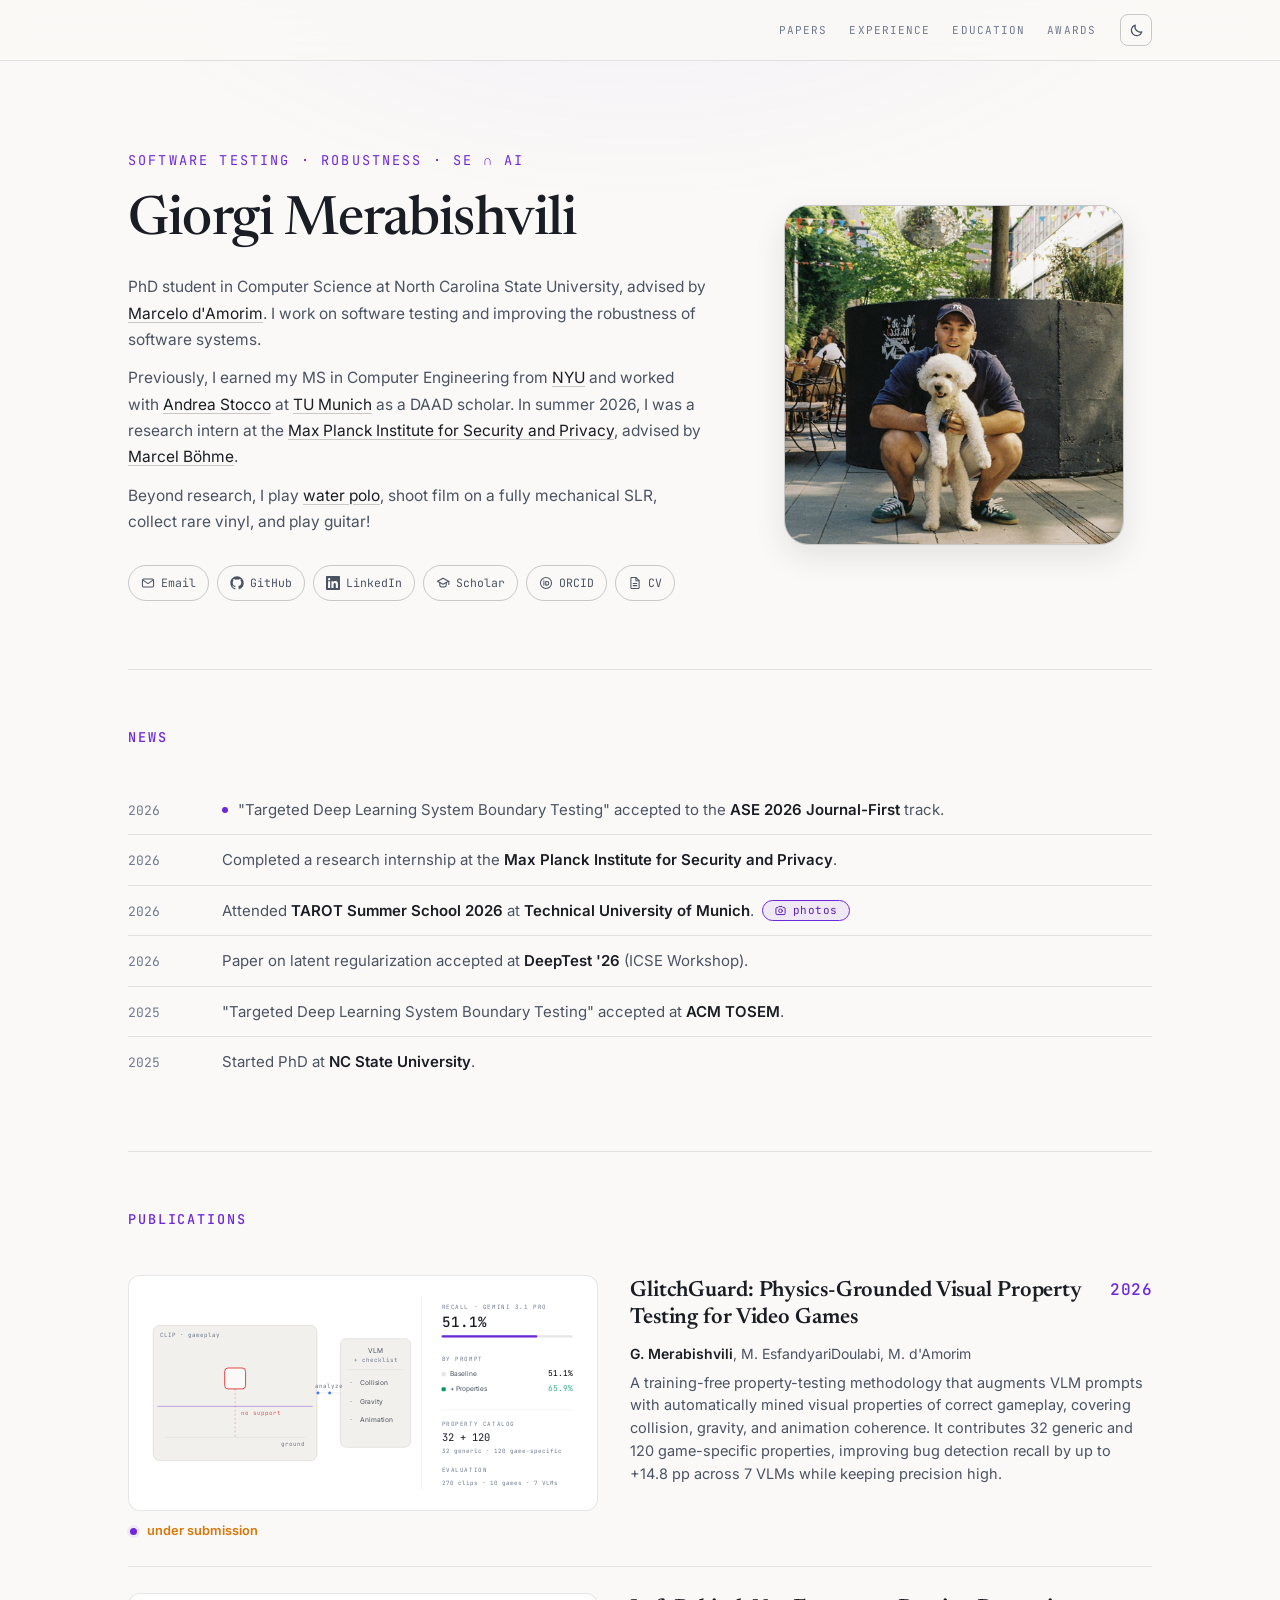
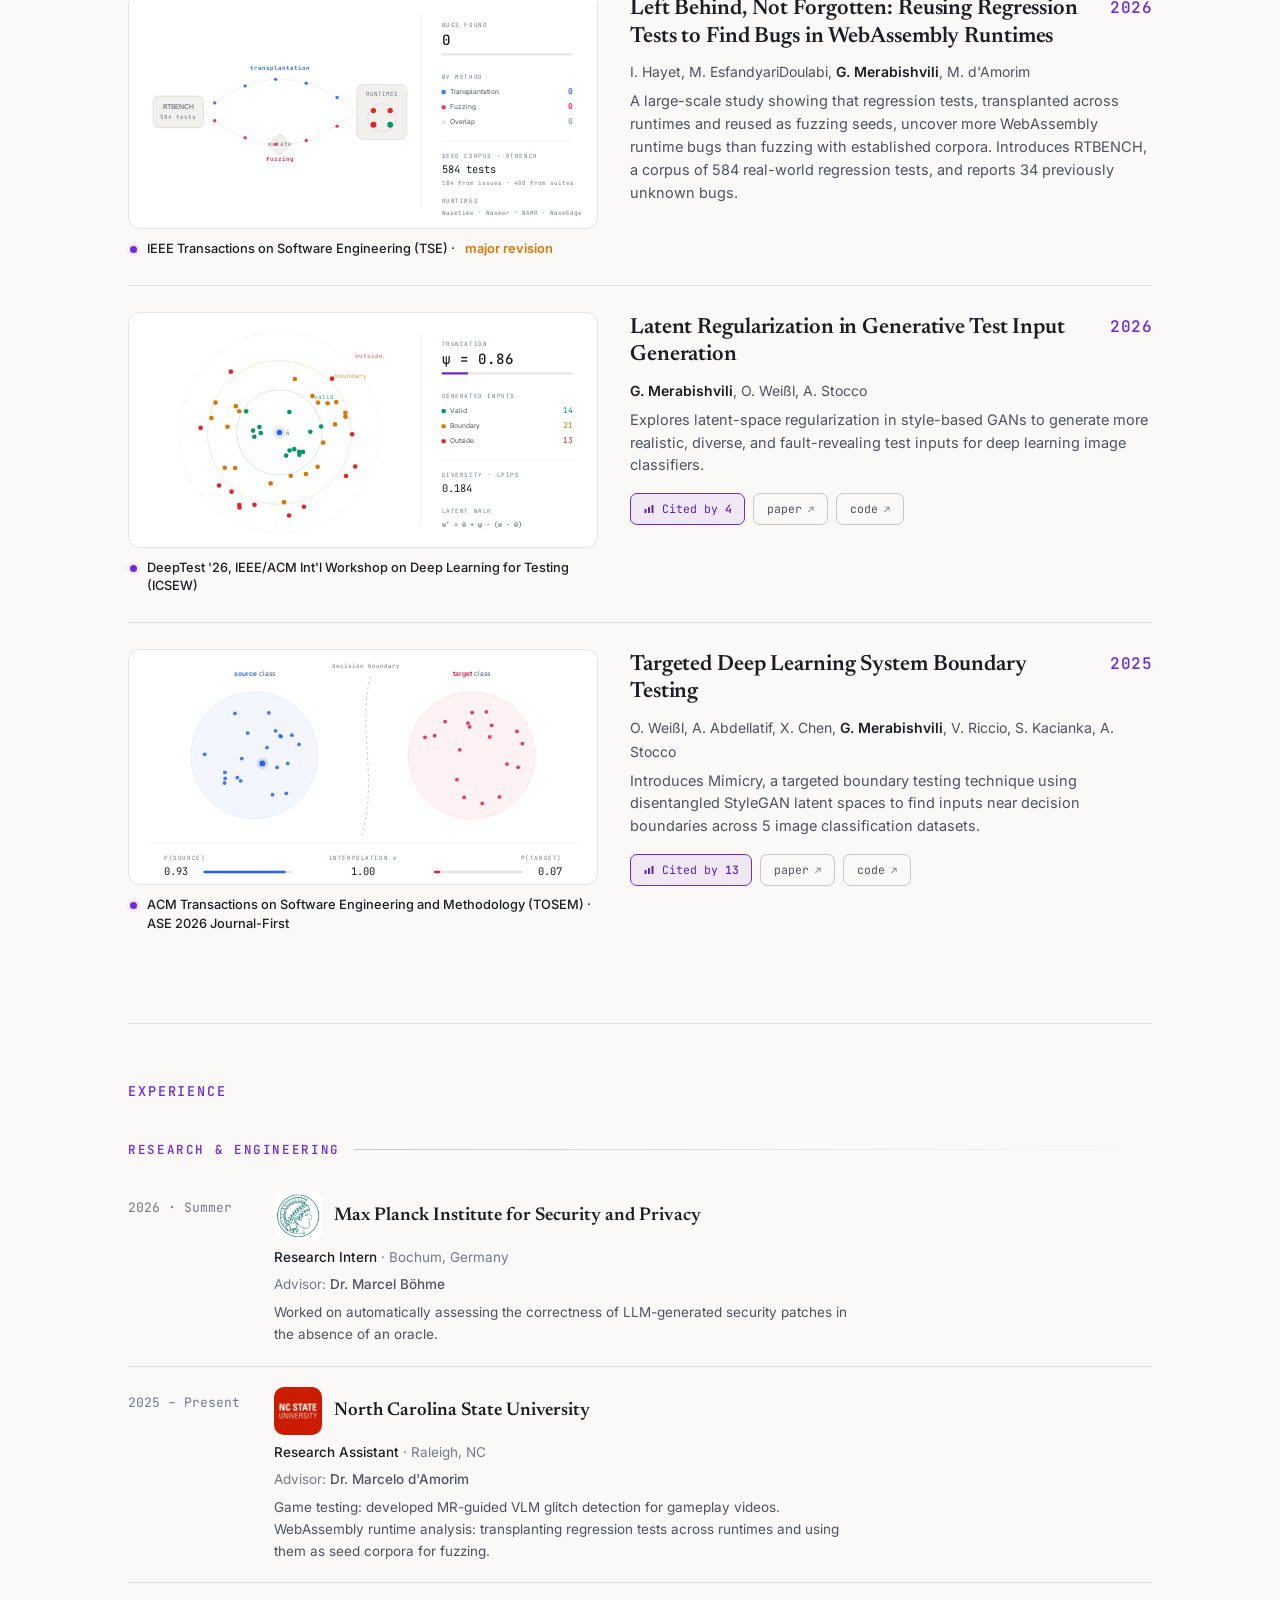
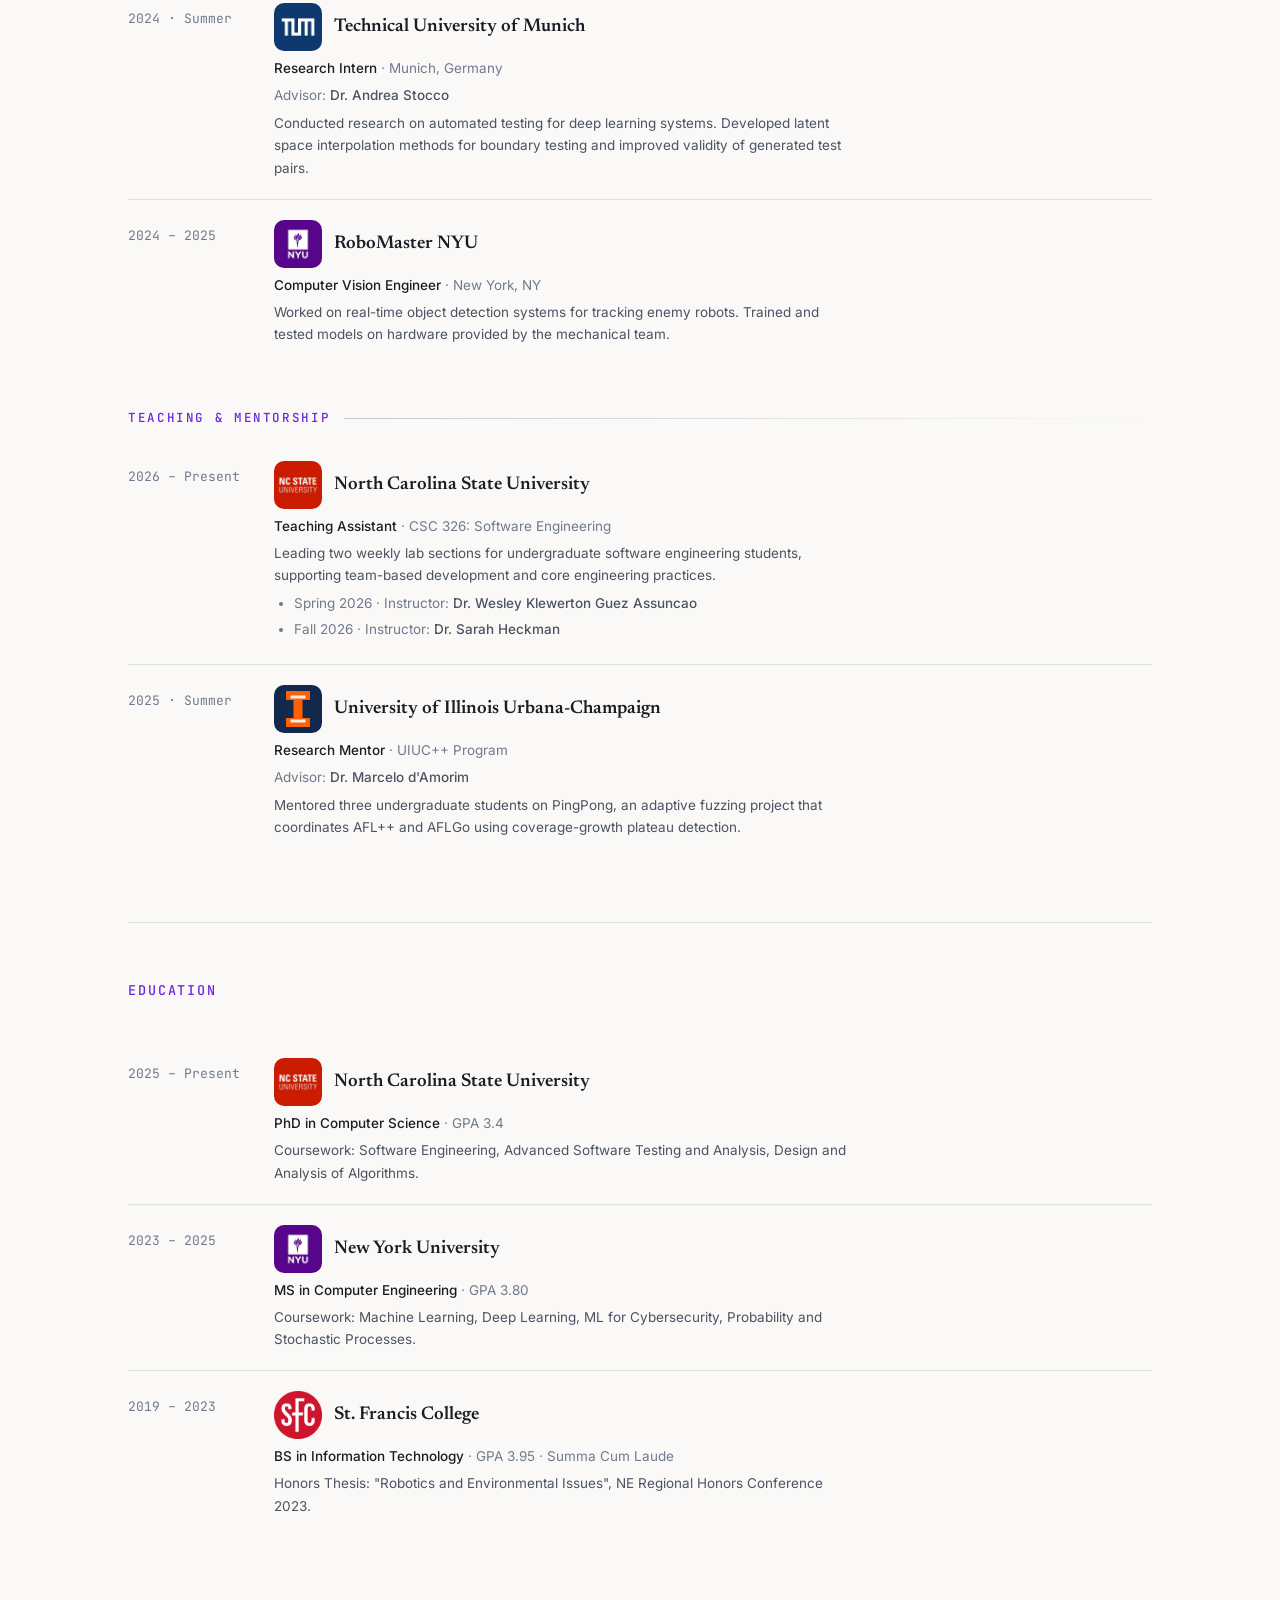
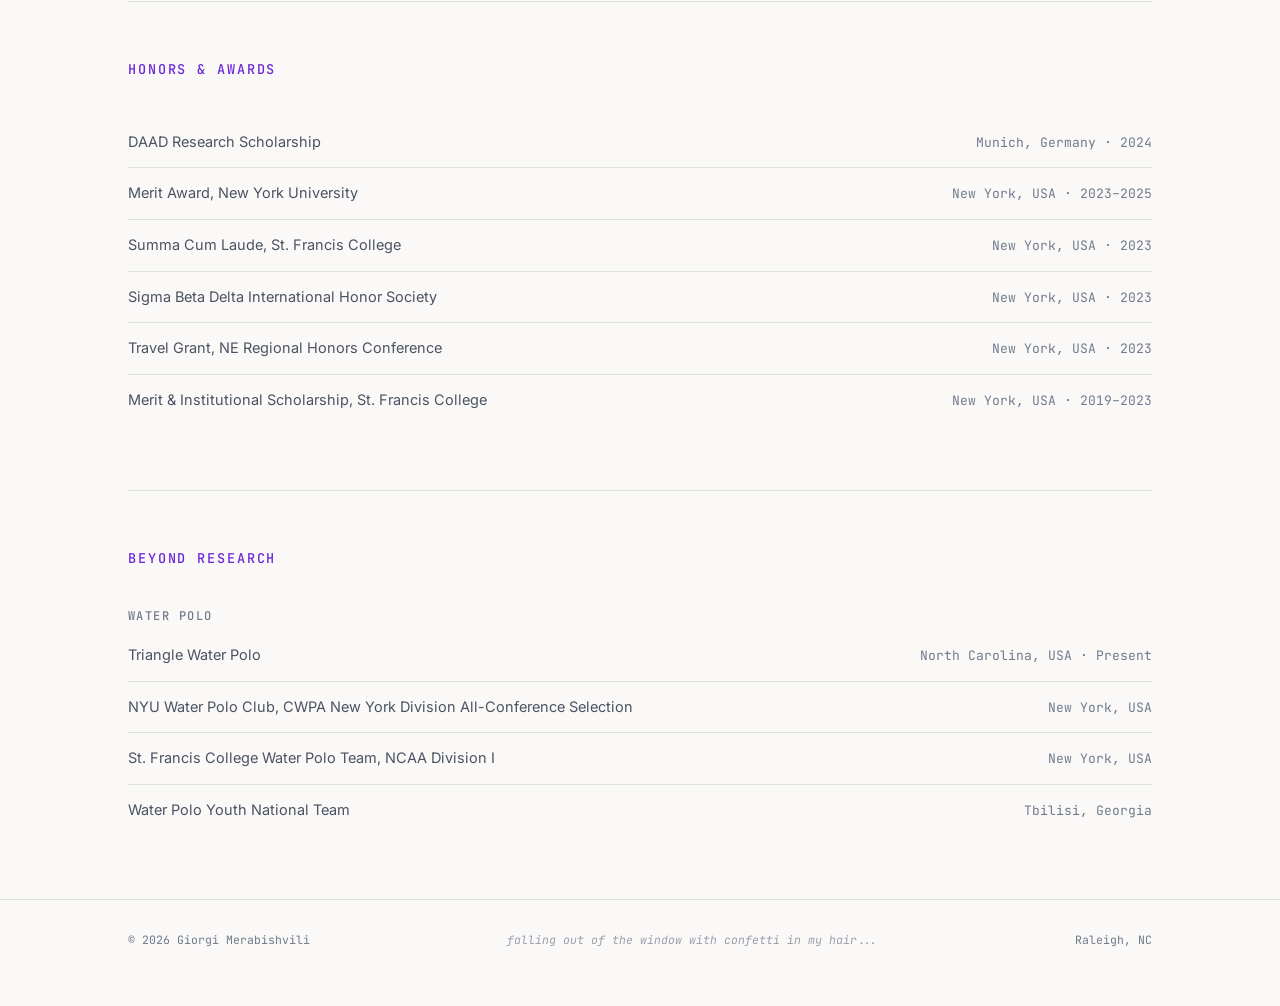
==== commit ea3aa13b: "minor change" ====
--- a/index.html
+++ b/index.html
@@ -579,9 +579,9 @@
                 <p>
                     Previously, I earned my MS in Computer Engineering from <a href="https://www.nyu.edu/" target="_blank" rel="noopener noreferrer">NYU</a> and worked with
                     <a href="https://tsigalko18.github.io" target="_blank" rel="noopener noreferrer">Andrea Stocco</a> at <a href="https://www.tum.de/en/" target="_blank" rel="noopener noreferrer">TU Munich</a> as a DAAD scholar.
-                    This summer I joined the
-                    <a href="https://mpi-softsec.github.io" target="_blank" rel="noopener noreferrer">Max Planck Institute for Security and Privacy</a>
-                    as a research intern, advised by
+                    In summer 2026, I was a research intern at the
+                    <a href="https://mpi-softsec.github.io" target="_blank" rel="noopener noreferrer">Max Planck Institute for Security and Privacy</a>,
+                    advised by
                     <a href="https://mboehme.github.io" target="_blank" rel="noopener noreferrer">Marcel Böhme</a>.
                 </p>
                 <p>
@@ -624,7 +624,11 @@
         <div class="news-list">
             <div class="news-item reveal">
                 <span class="news-date">2026</span>
-                <span class="news-text live">Joined <strong>Max Planck Institute for Security and Privacy</strong> as a research intern.</span>
+                <span class="news-text live">"Targeted Deep Learning System Boundary Testing" accepted to the <strong>ASE 2026 Journal-First</strong> track.</span>
+            </div>
+            <div class="news-item reveal">
+                <span class="news-date">2026</span>
+                <span class="news-text">Completed a research internship at the <strong>Max Planck Institute for Security and Privacy</strong>.</span>
             </div>
             <div class="news-item reveal">
                 <span class="news-date">2026</span>
@@ -640,7 +644,7 @@
             </div>
             <div class="news-item reveal">
                 <span class="news-date">2025</span>
-                <span class="news-text">Targeted boundary testing paper accepted at <strong>ACM TOSEM</strong>.</span>
+                <span class="news-text">"Targeted Deep Learning System Boundary Testing" accepted at <strong>ACM TOSEM</strong>.</span>
             </div>
             <div class="news-item reveal">
                 <span class="news-date">2025</span>
@@ -714,7 +718,7 @@
                 <div class="viz-host" data-fig="mimicry">
                     <noscript><img src="Images/mimicry.gif" alt="Mimicry: a test input interpolates from the source class across the decision boundary toward the target class" loading="lazy"></noscript>
                 </div>
-                <p class="pub-venue">ACM Transactions on Software Engineering and Methodology (TOSEM)</p>
+                <p class="pub-venue">ACM Transactions on Software Engineering and Methodology (TOSEM) · ASE 2026 Journal-First</p>
             </figure>
             <div class="pub-body reveal">
                 <div class="pub-head">
@@ -747,7 +751,7 @@
                         </div>
                         <p class="trole">Research Intern <span>· Bochum, Germany</span></p>
                         <p class="tadvisor">Advisor: <span>Dr. Marcel Böhme</span></p>
-                        <p class="tdetail">Automatically assessing the correctness of LLM-generated security patches in the absence of an oracle.</p>
+                        <p class="tdetail">Worked on automatically assessing the correctness of LLM-generated security patches in the absence of an oracle.</p>
                     </div>
                 </div>
                 <div class="titem reveal">
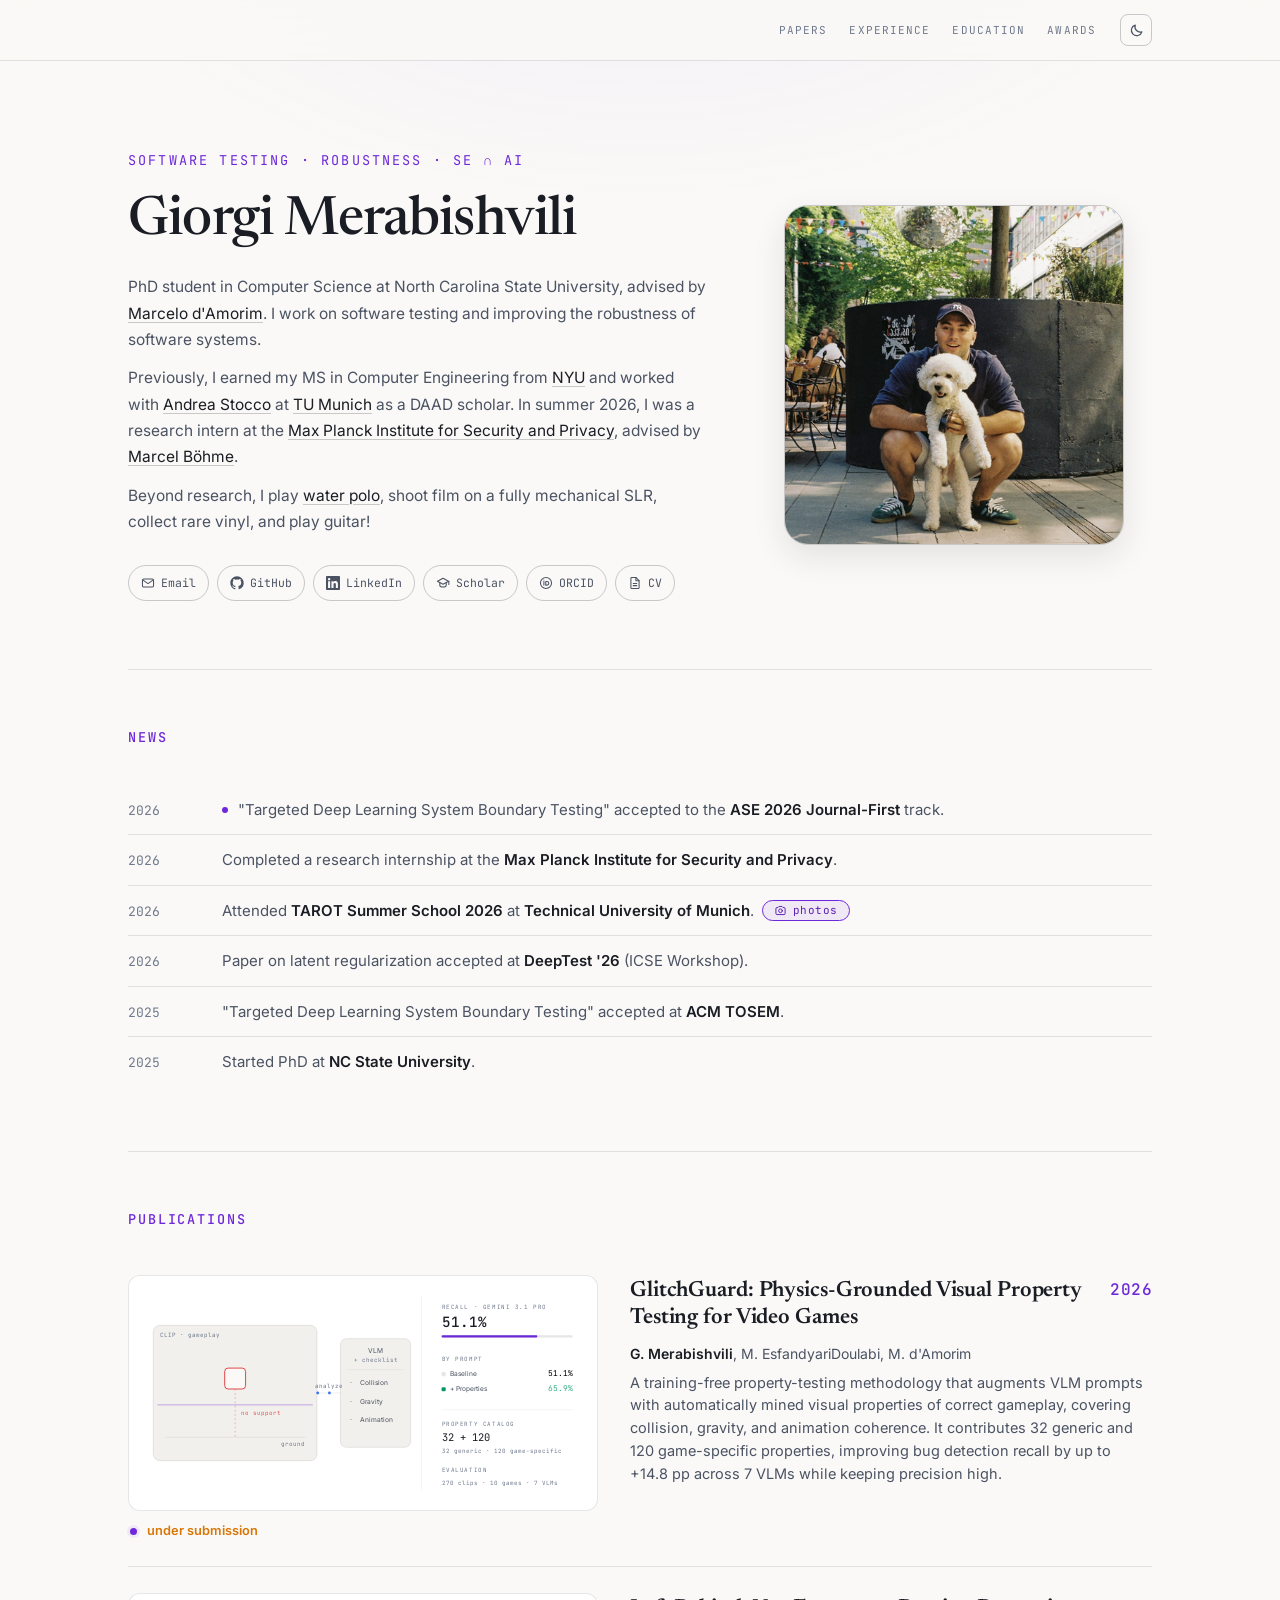
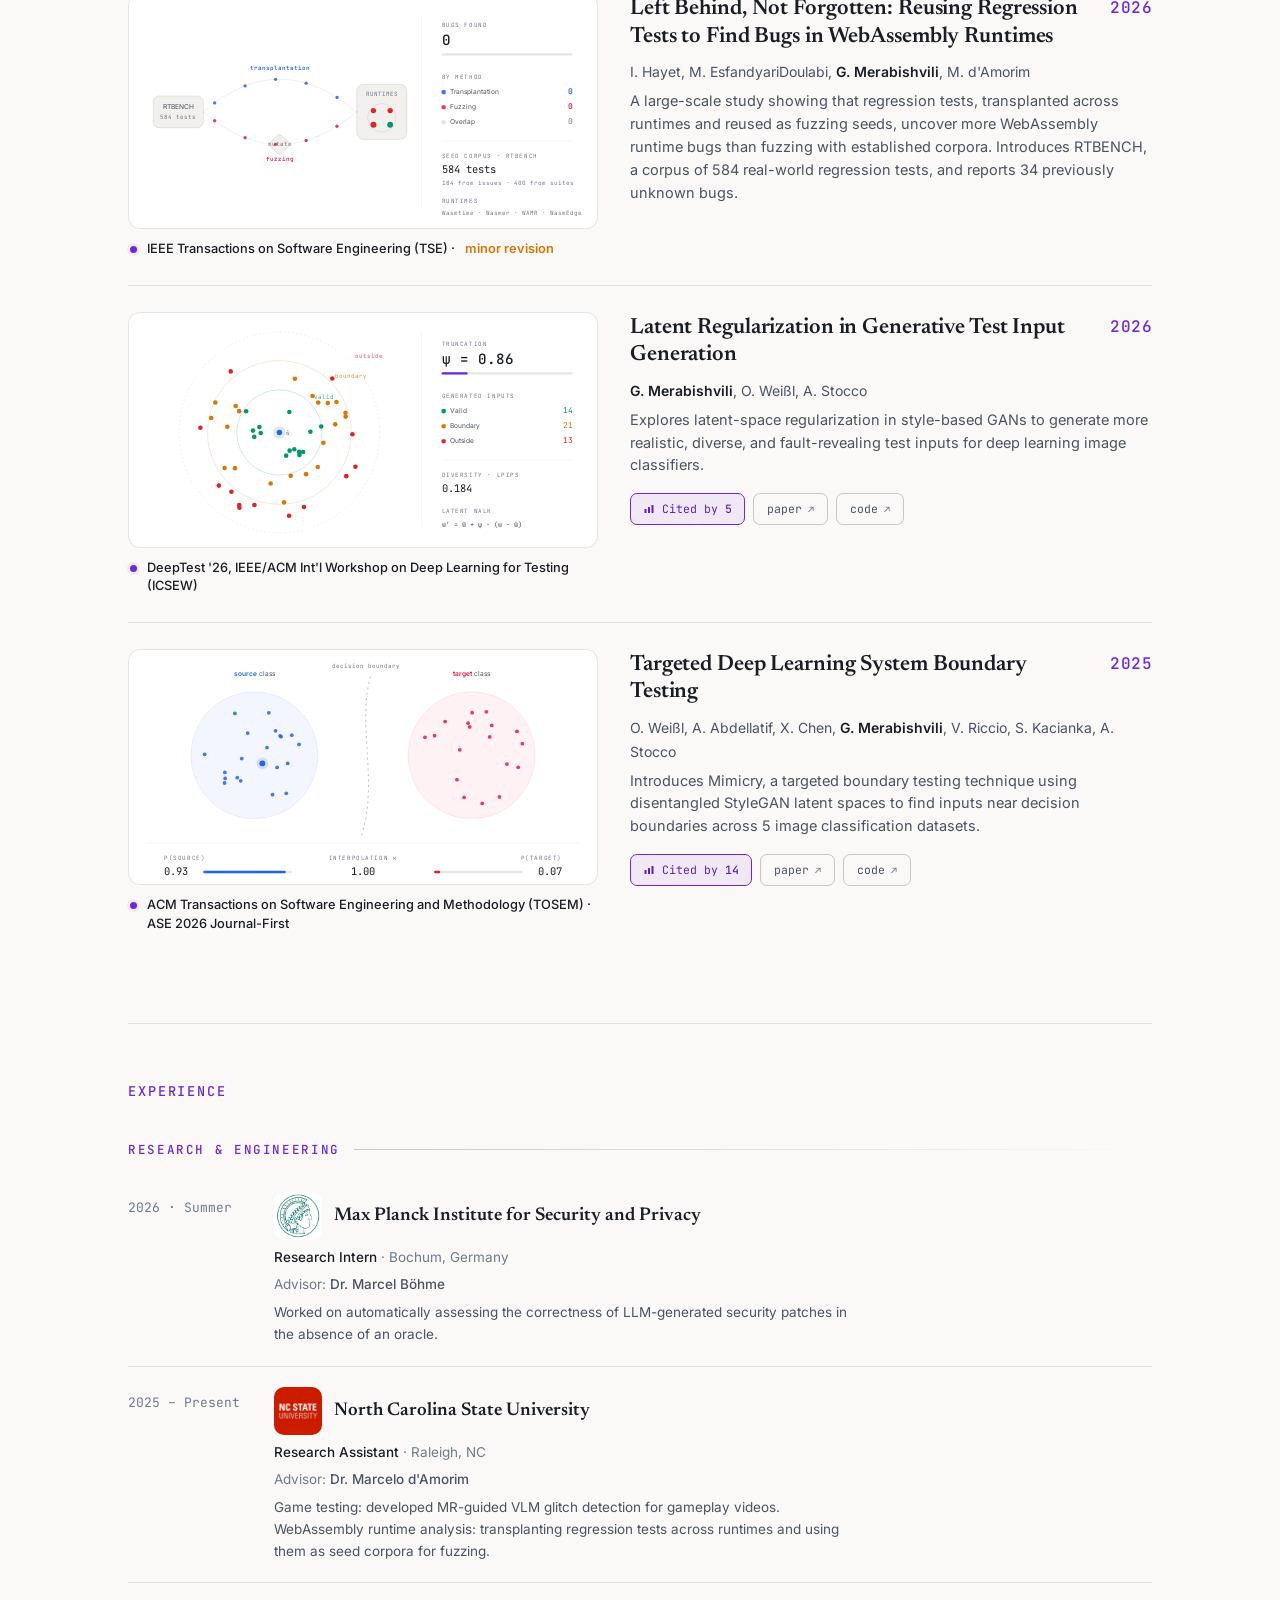
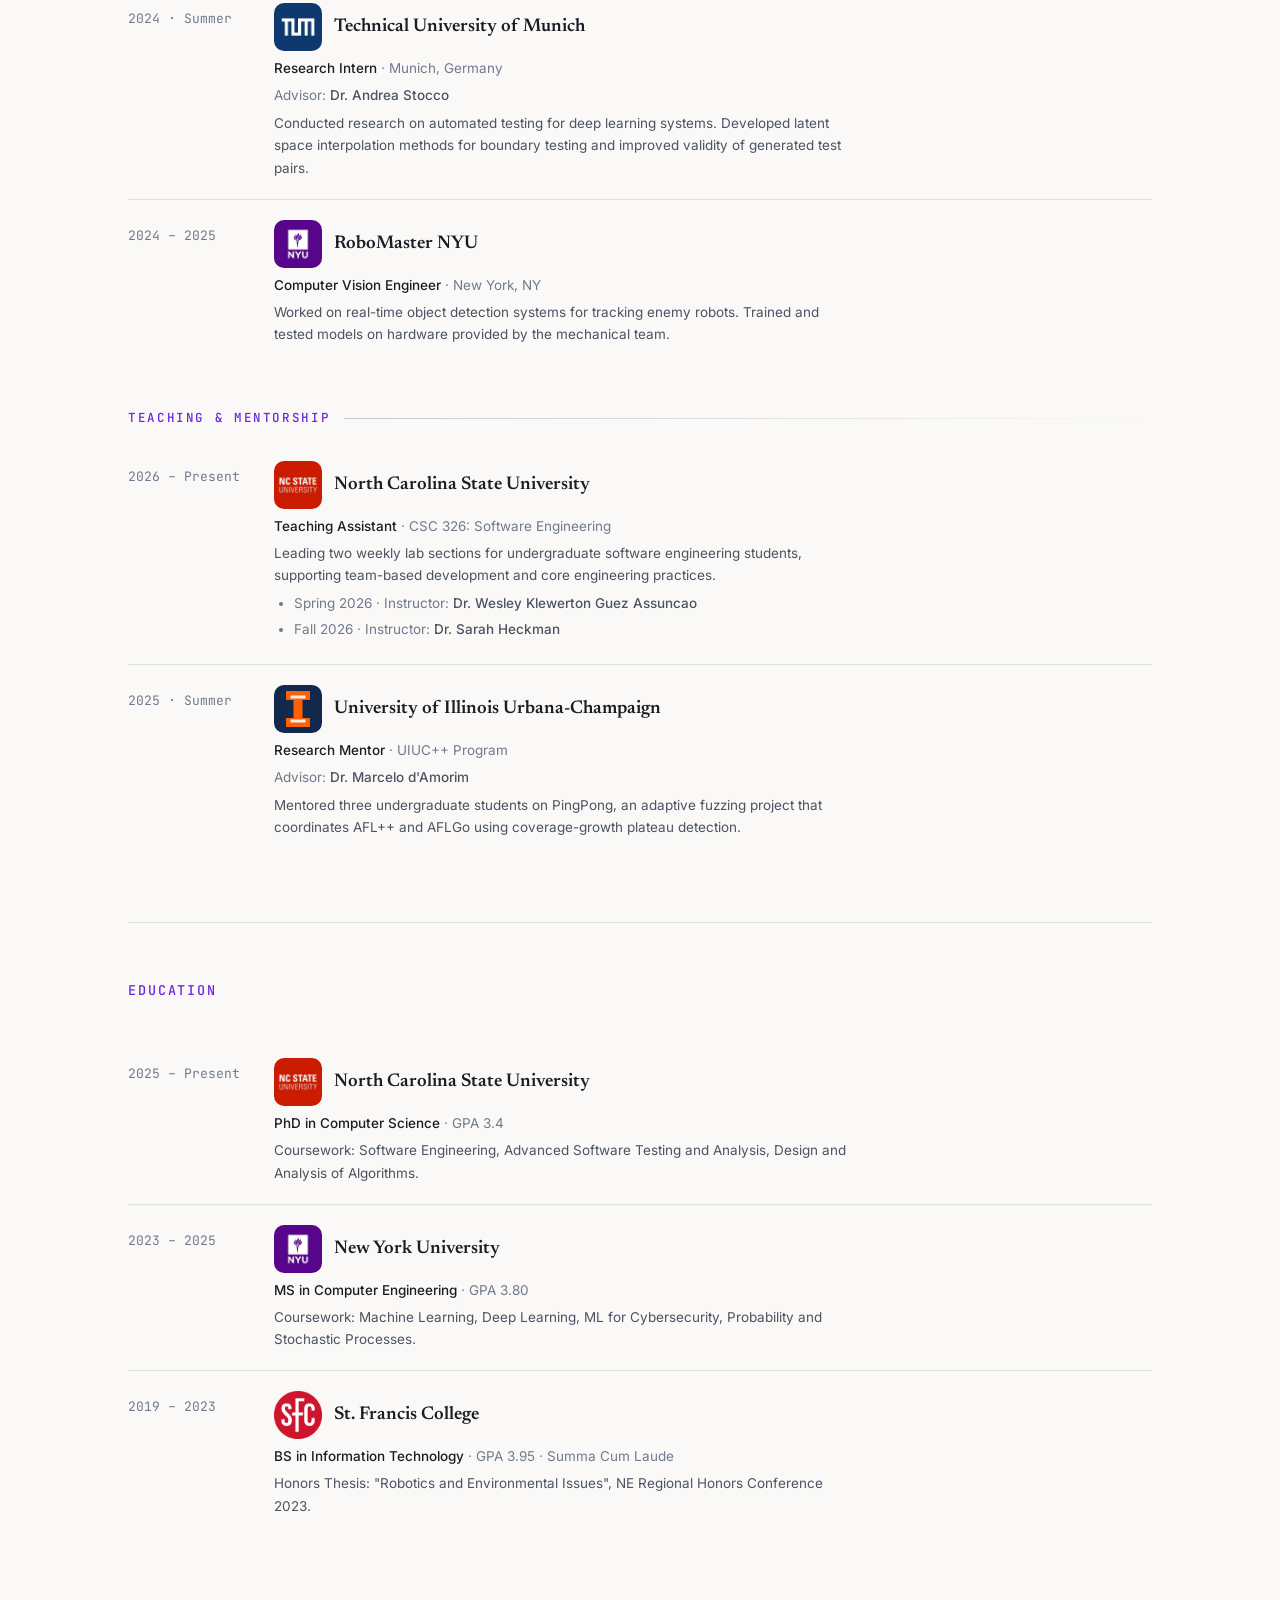
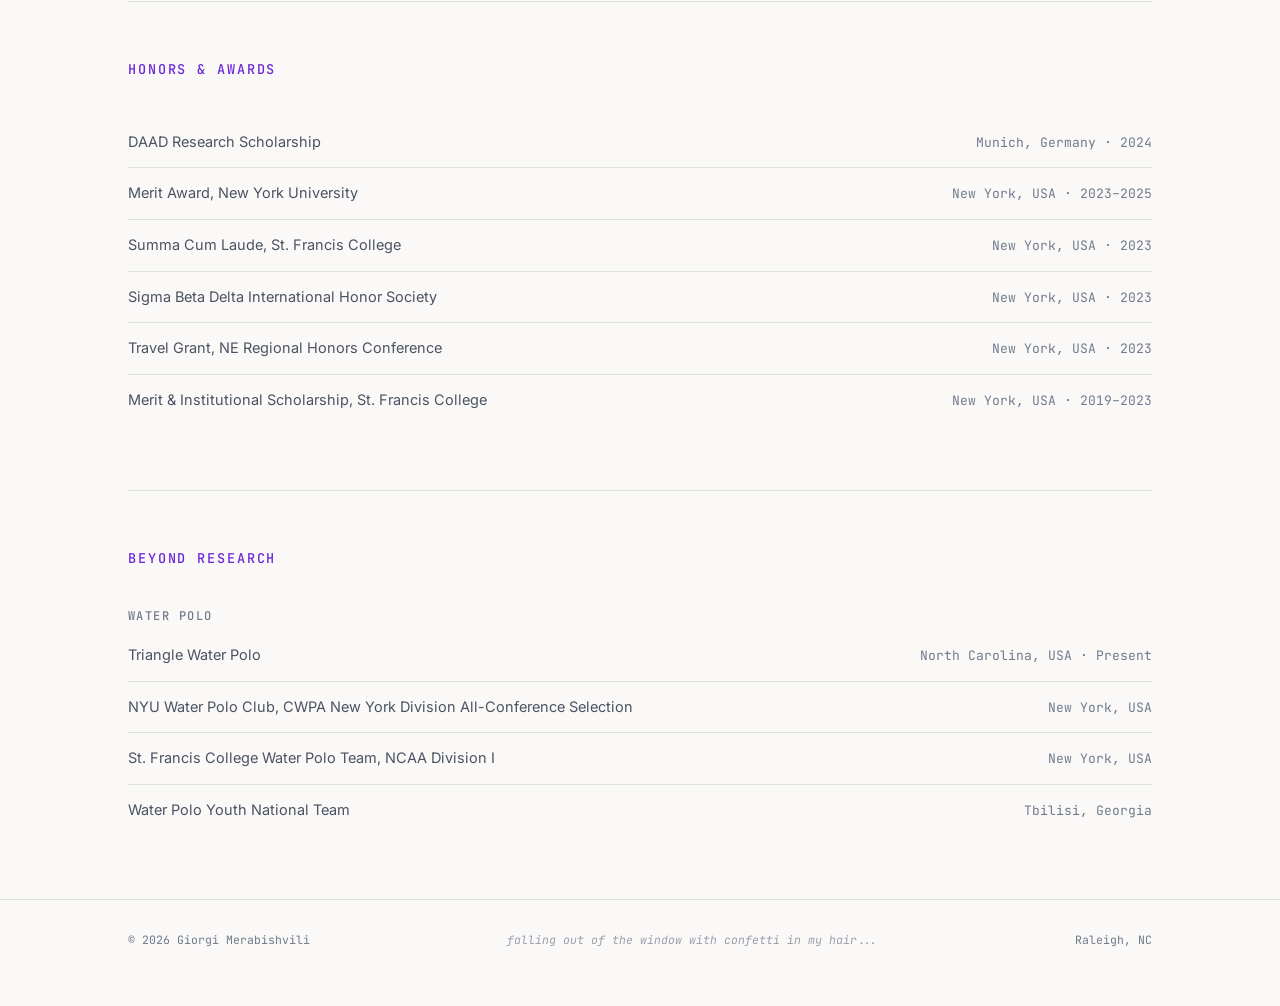
==== commit 70b226ec: "minor change" ====
--- a/index.html
+++ b/index.html
@@ -679,7 +679,7 @@
                 <div class="viz-host" data-fig="wasm">
                     <noscript><img src="Images/wasm_bugs.gif" alt="Regression tests from RTBENCH reveal bugs in WebAssembly runtimes via transplantation and fuzzing" loading="lazy"></noscript>
                 </div>
-                <p class="pub-venue">IEEE Transactions on Software Engineering (TSE) · <span class="stat">major revision</span></p>
+                <p class="pub-venue">IEEE Transactions on Software Engineering (TSE) · <span class="stat">minor revision</span></p>
             </figure>
             <div class="pub-body reveal">
                 <div class="pub-head">
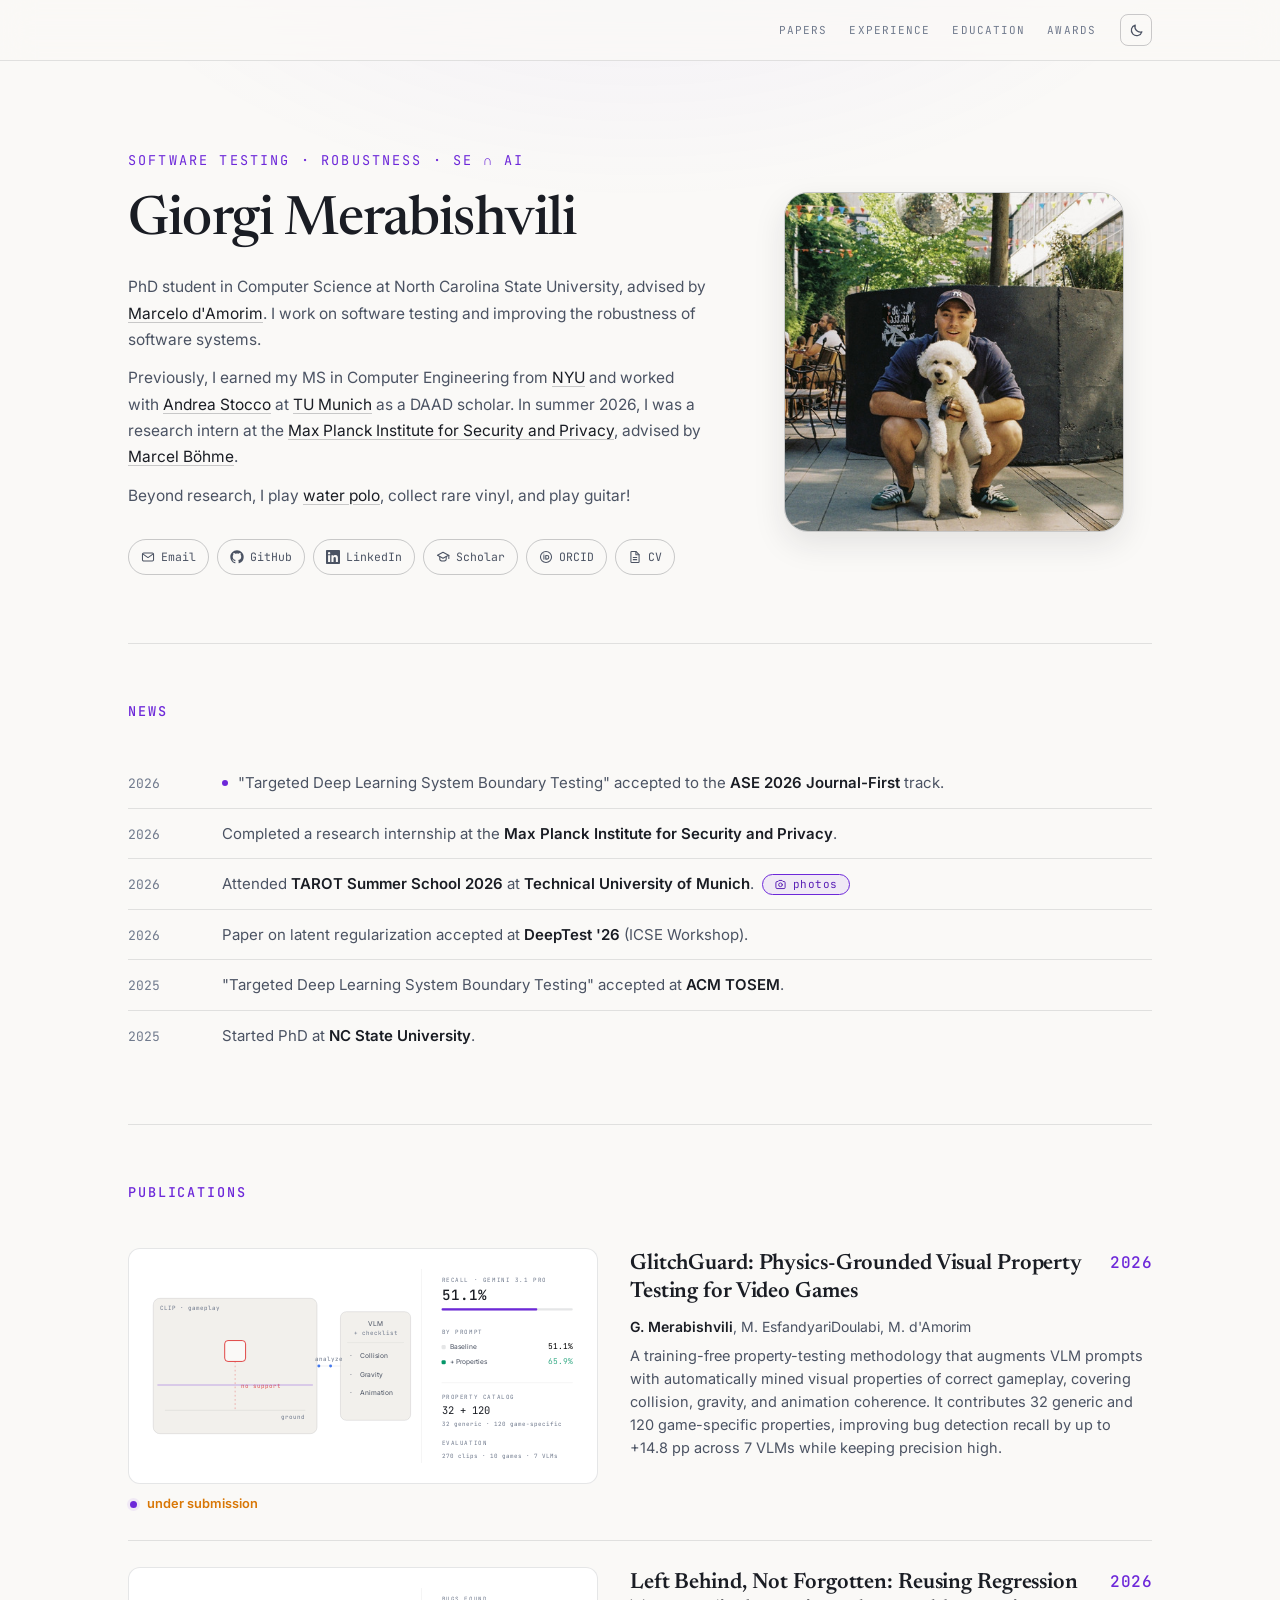
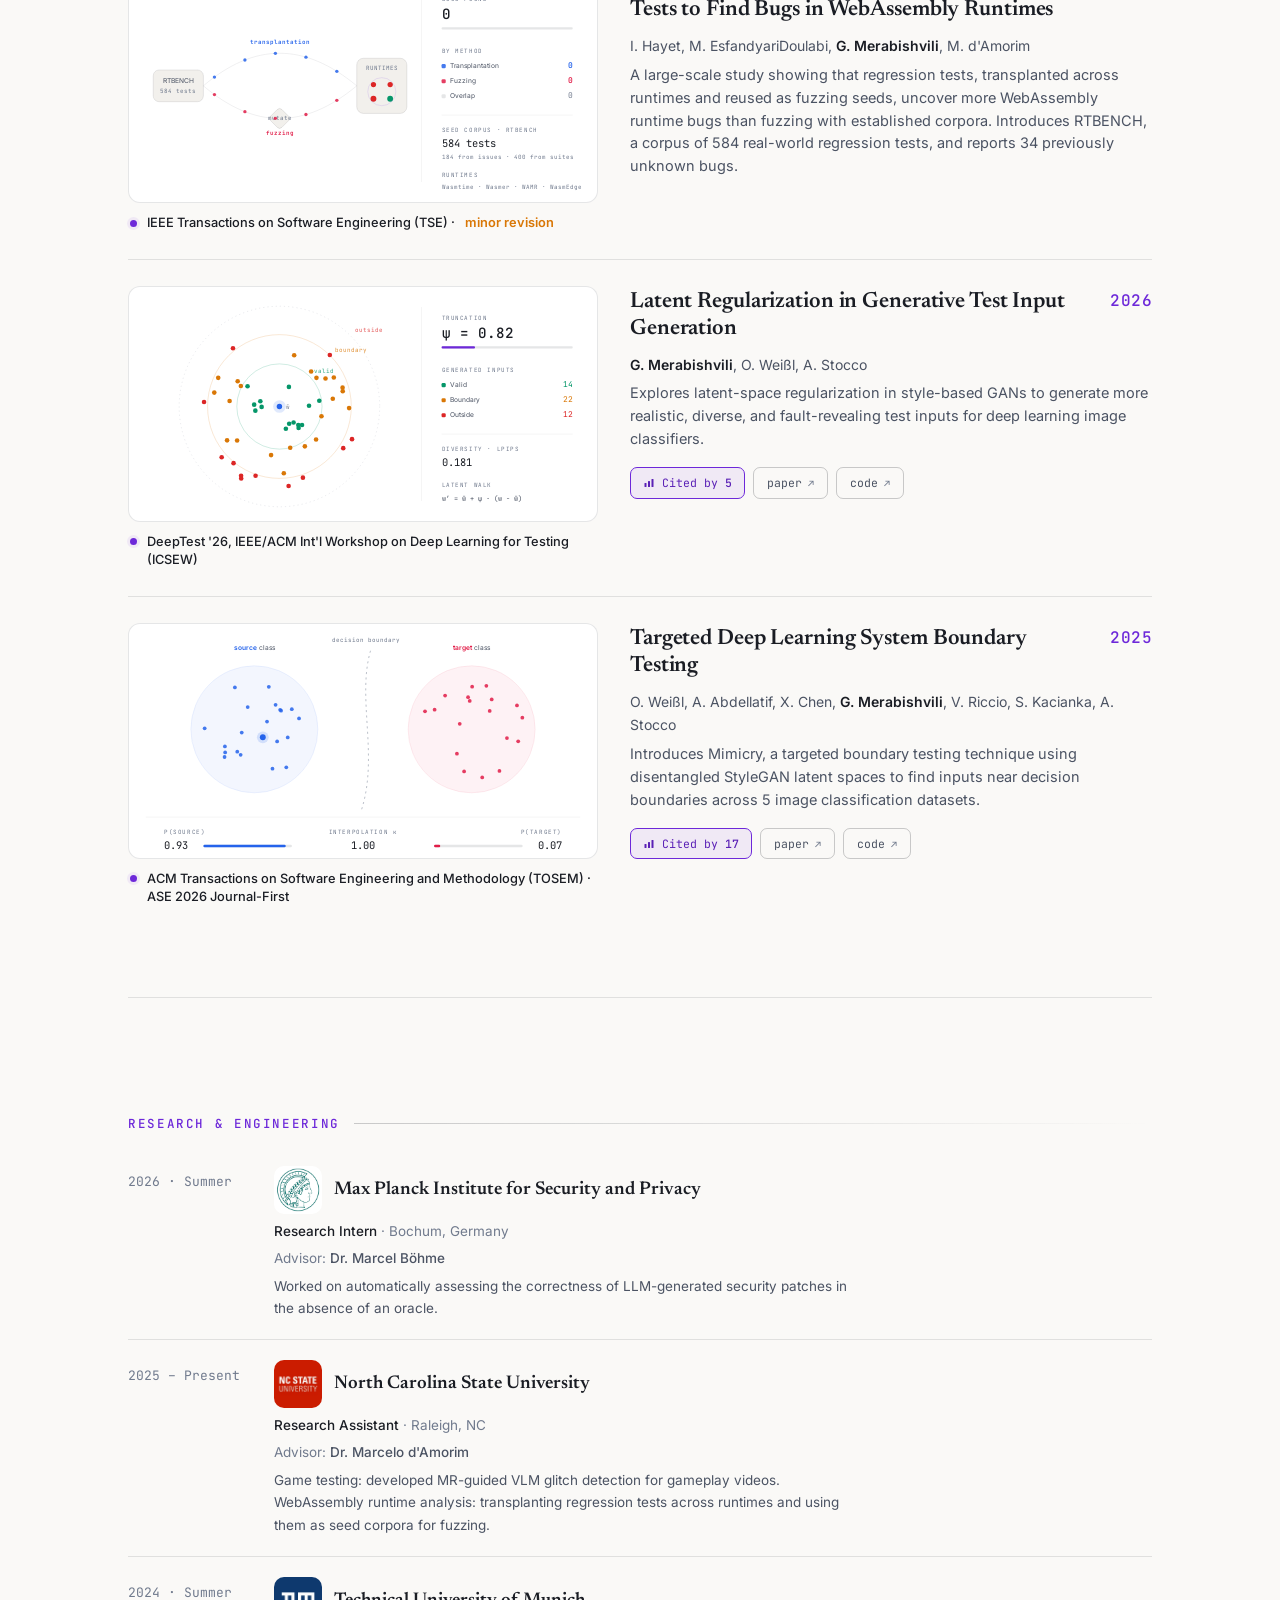
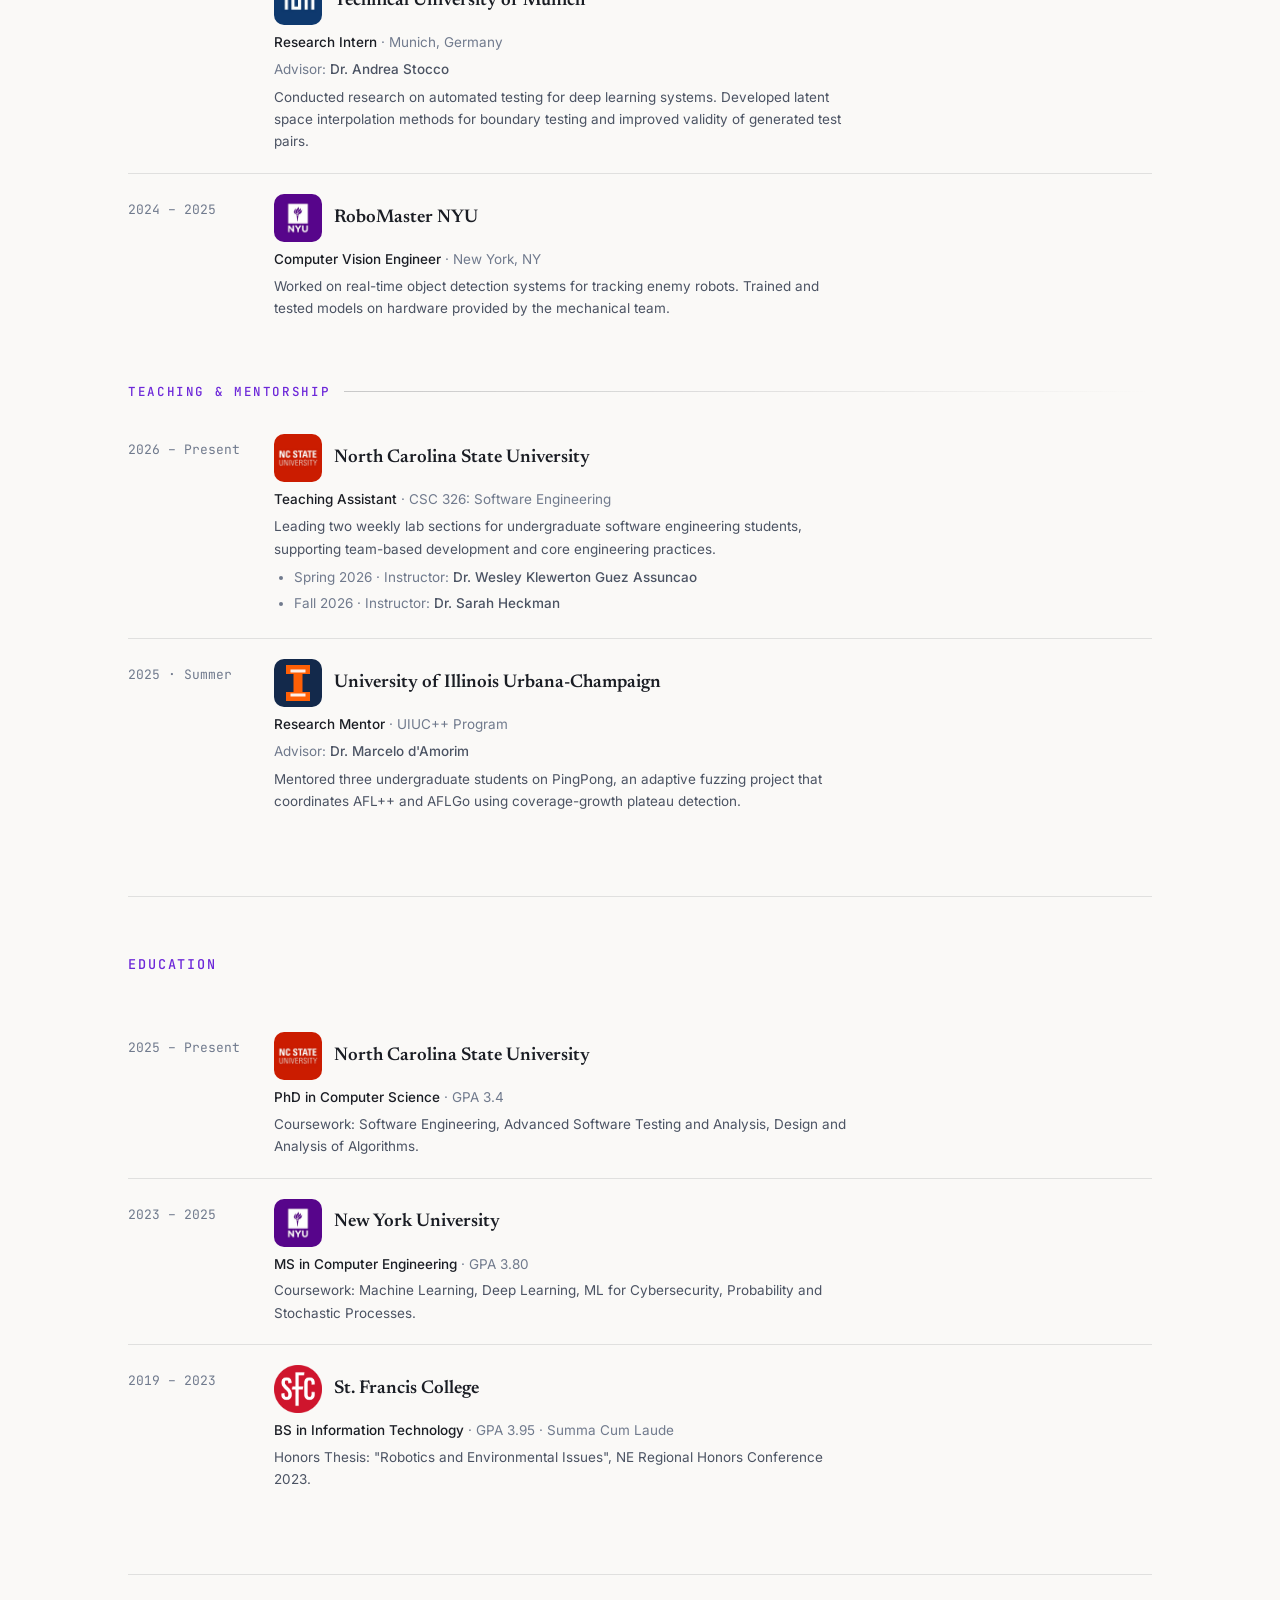
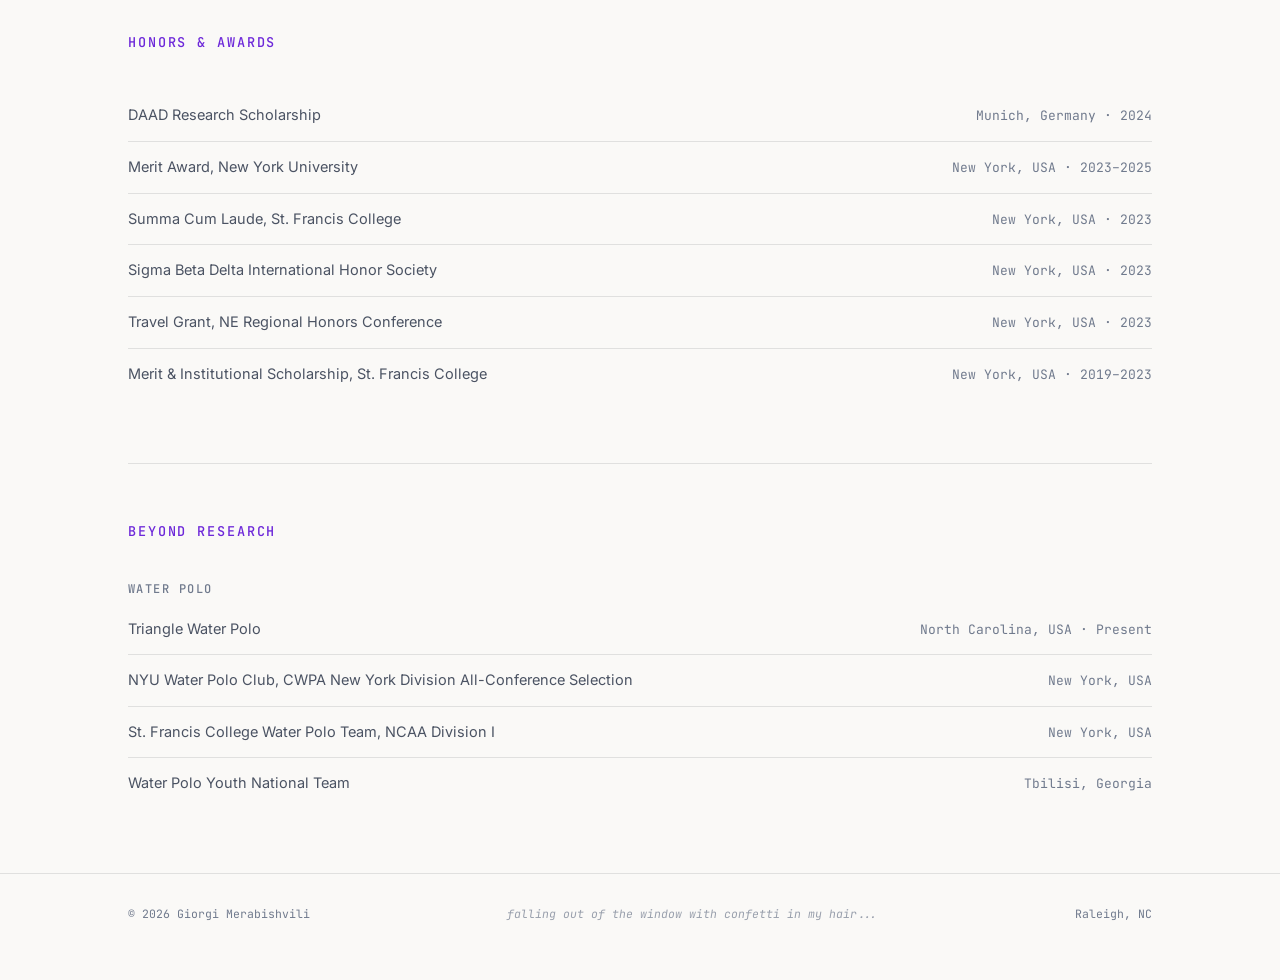
==== commit 9b96af85: "minor" ====
--- a/index.html
+++ b/index.html
@@ -585,7 +585,7 @@
                     <a href="https://mboehme.github.io" target="_blank" rel="noopener noreferrer">Marcel Böhme</a>.
                 </p>
                 <p>
-                    Beyond research, I play <a href="#beyond">water polo</a>, shoot film on a fully mechanical SLR,
+                    Beyond research, I play <a href="#beyond">water polo</a>,
                     collect rare vinyl, and play guitar!
                 </p>
             </div>
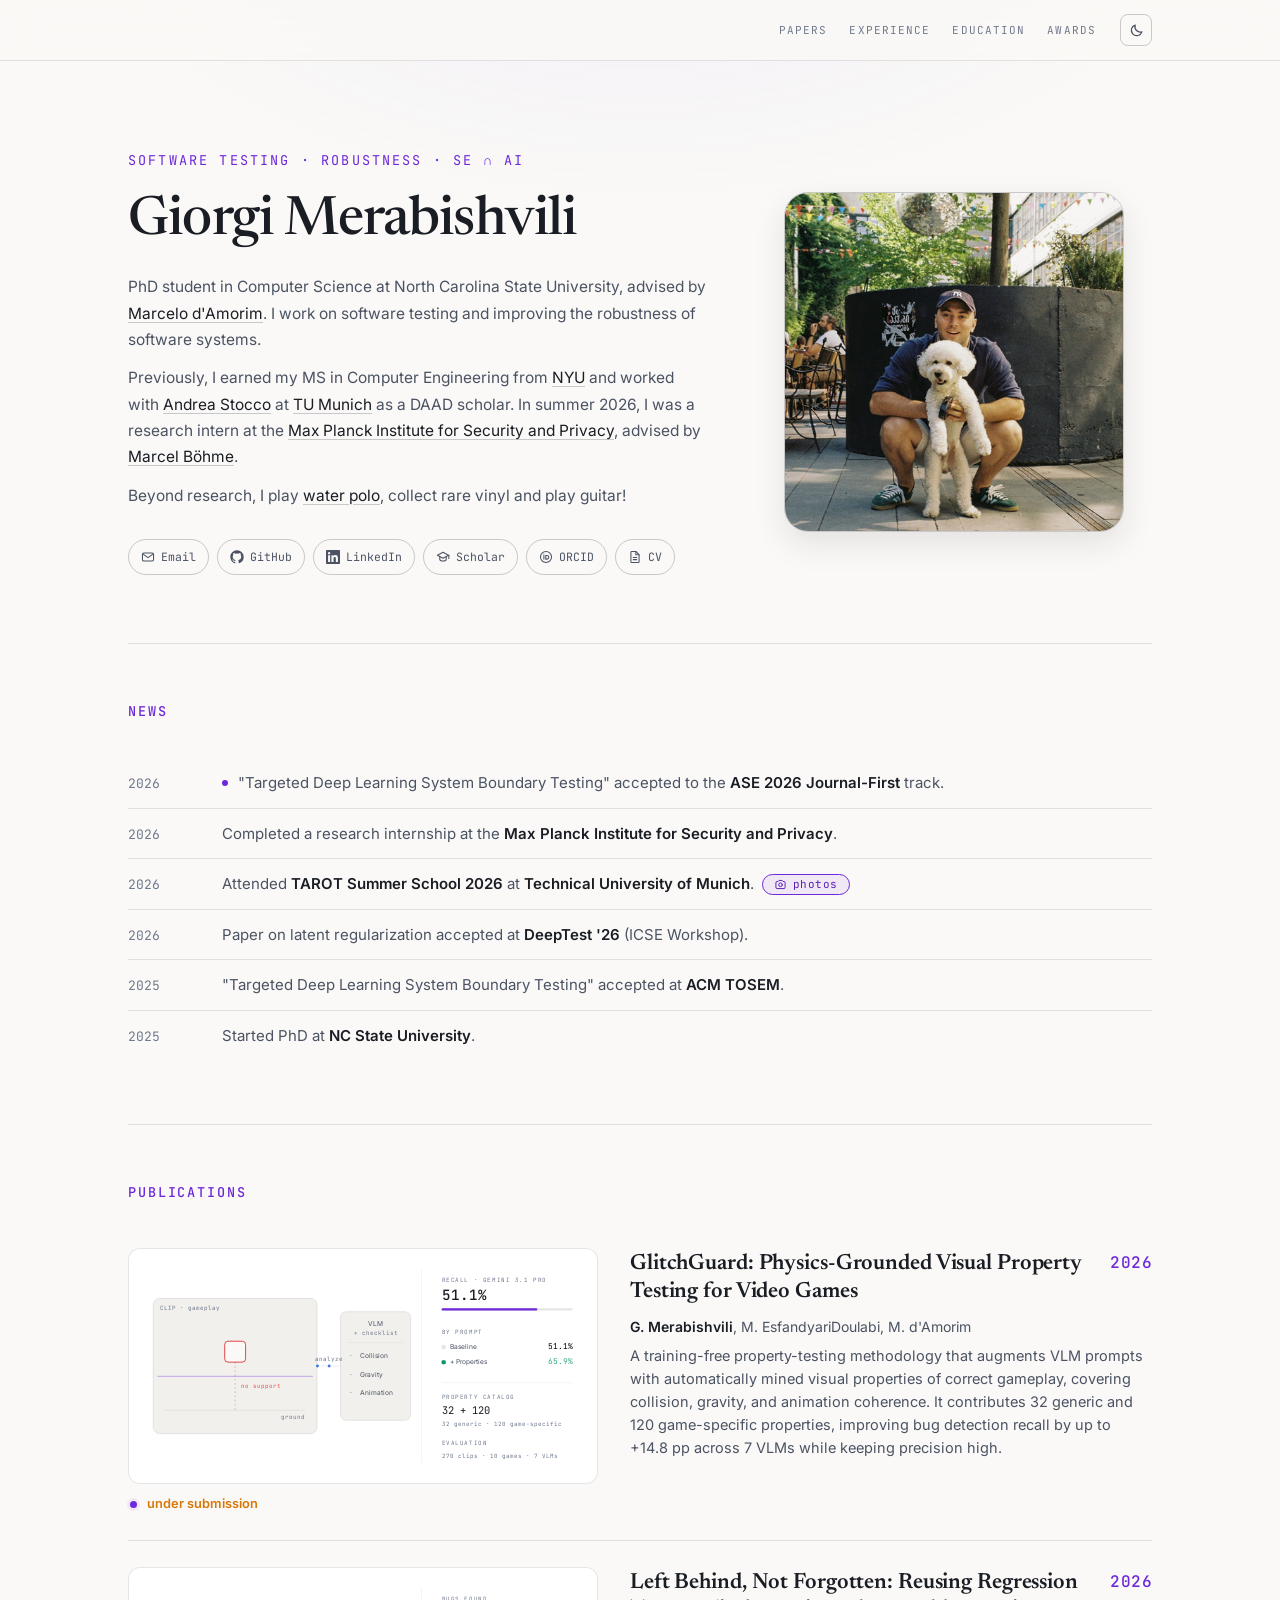
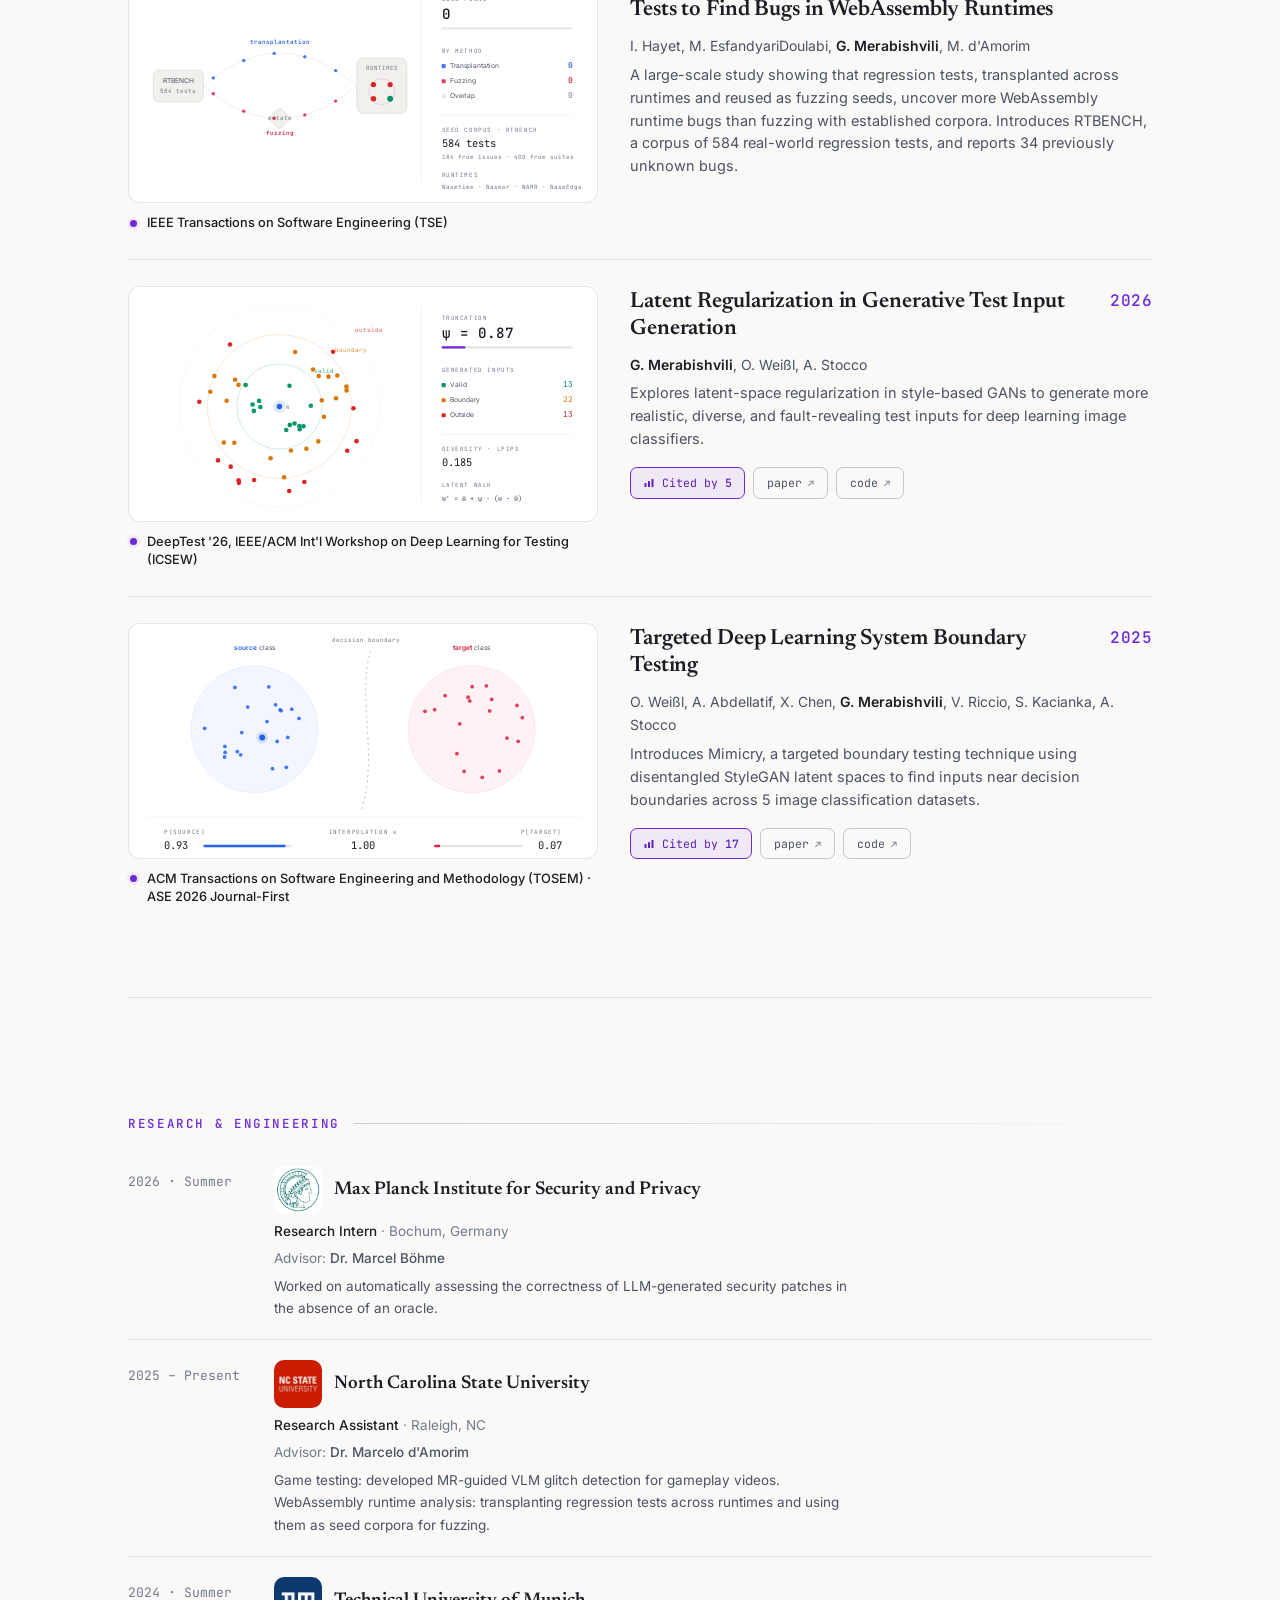
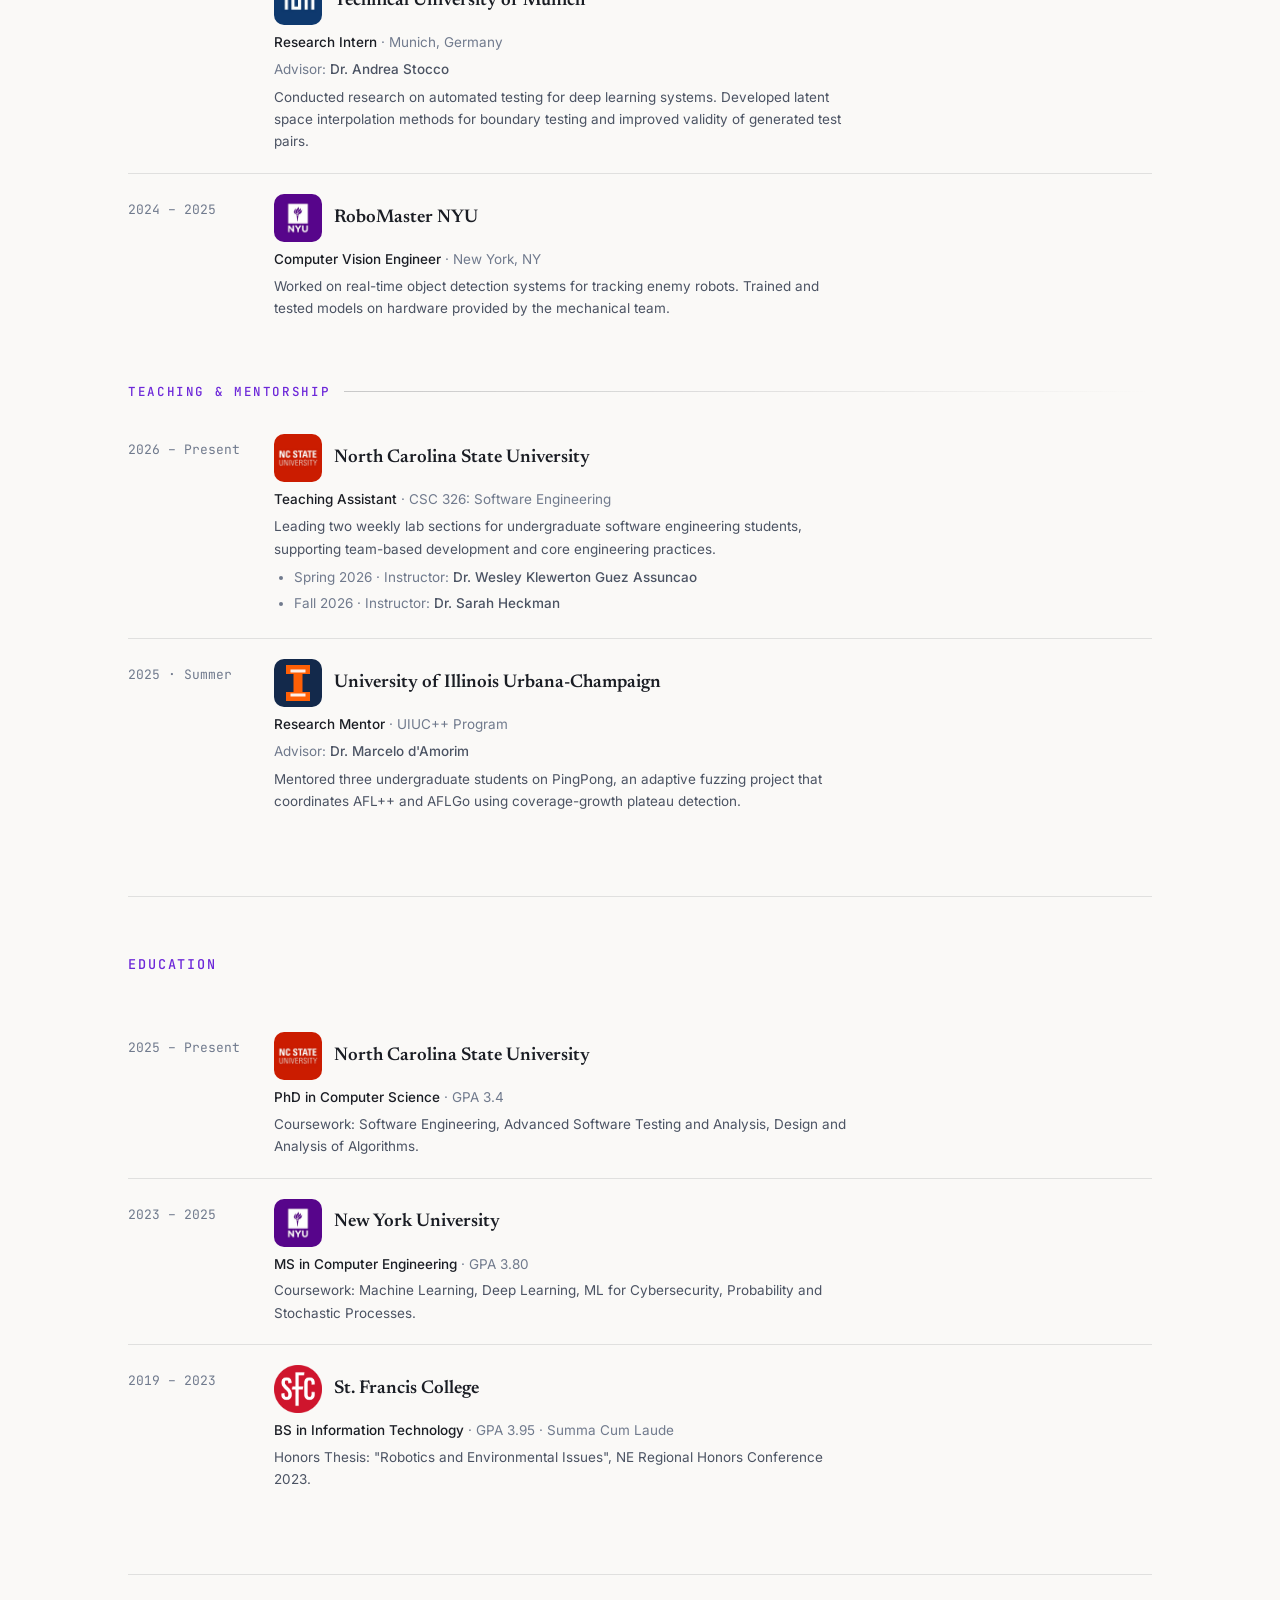
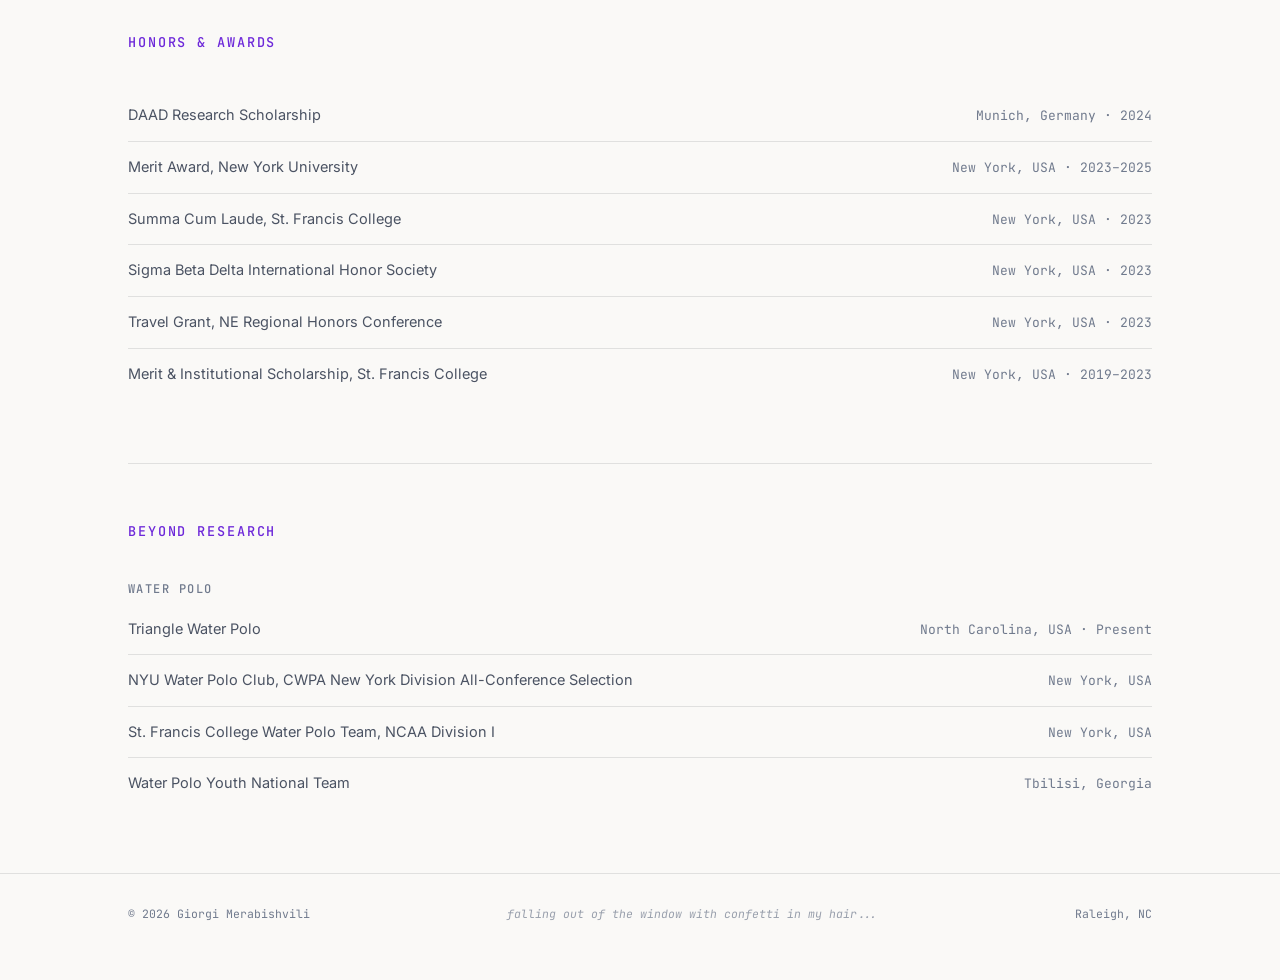
==== commit fdfb0fa1: "minor" ====
--- a/index.html
+++ b/index.html
@@ -586,7 +586,7 @@
                 </p>
                 <p>
                     Beyond research, I play <a href="#beyond">water polo</a>,
-                    collect rare vinyl, and play guitar!
+                    collect rare vinyl and play guitar!
                 </p>
             </div>
             <div class="hero-links">
@@ -679,7 +679,7 @@
                 <div class="viz-host" data-fig="wasm">
                     <noscript><img src="Images/wasm_bugs.gif" alt="Regression tests from RTBENCH reveal bugs in WebAssembly runtimes via transplantation and fuzzing" loading="lazy"></noscript>
                 </div>
-                <p class="pub-venue">IEEE Transactions on Software Engineering (TSE) · <span class="stat">minor revision</span></p>
+                <p class="pub-venue">IEEE Transactions on Software Engineering (TSE)</p>
             </figure>
             <div class="pub-body reveal">
                 <div class="pub-head">
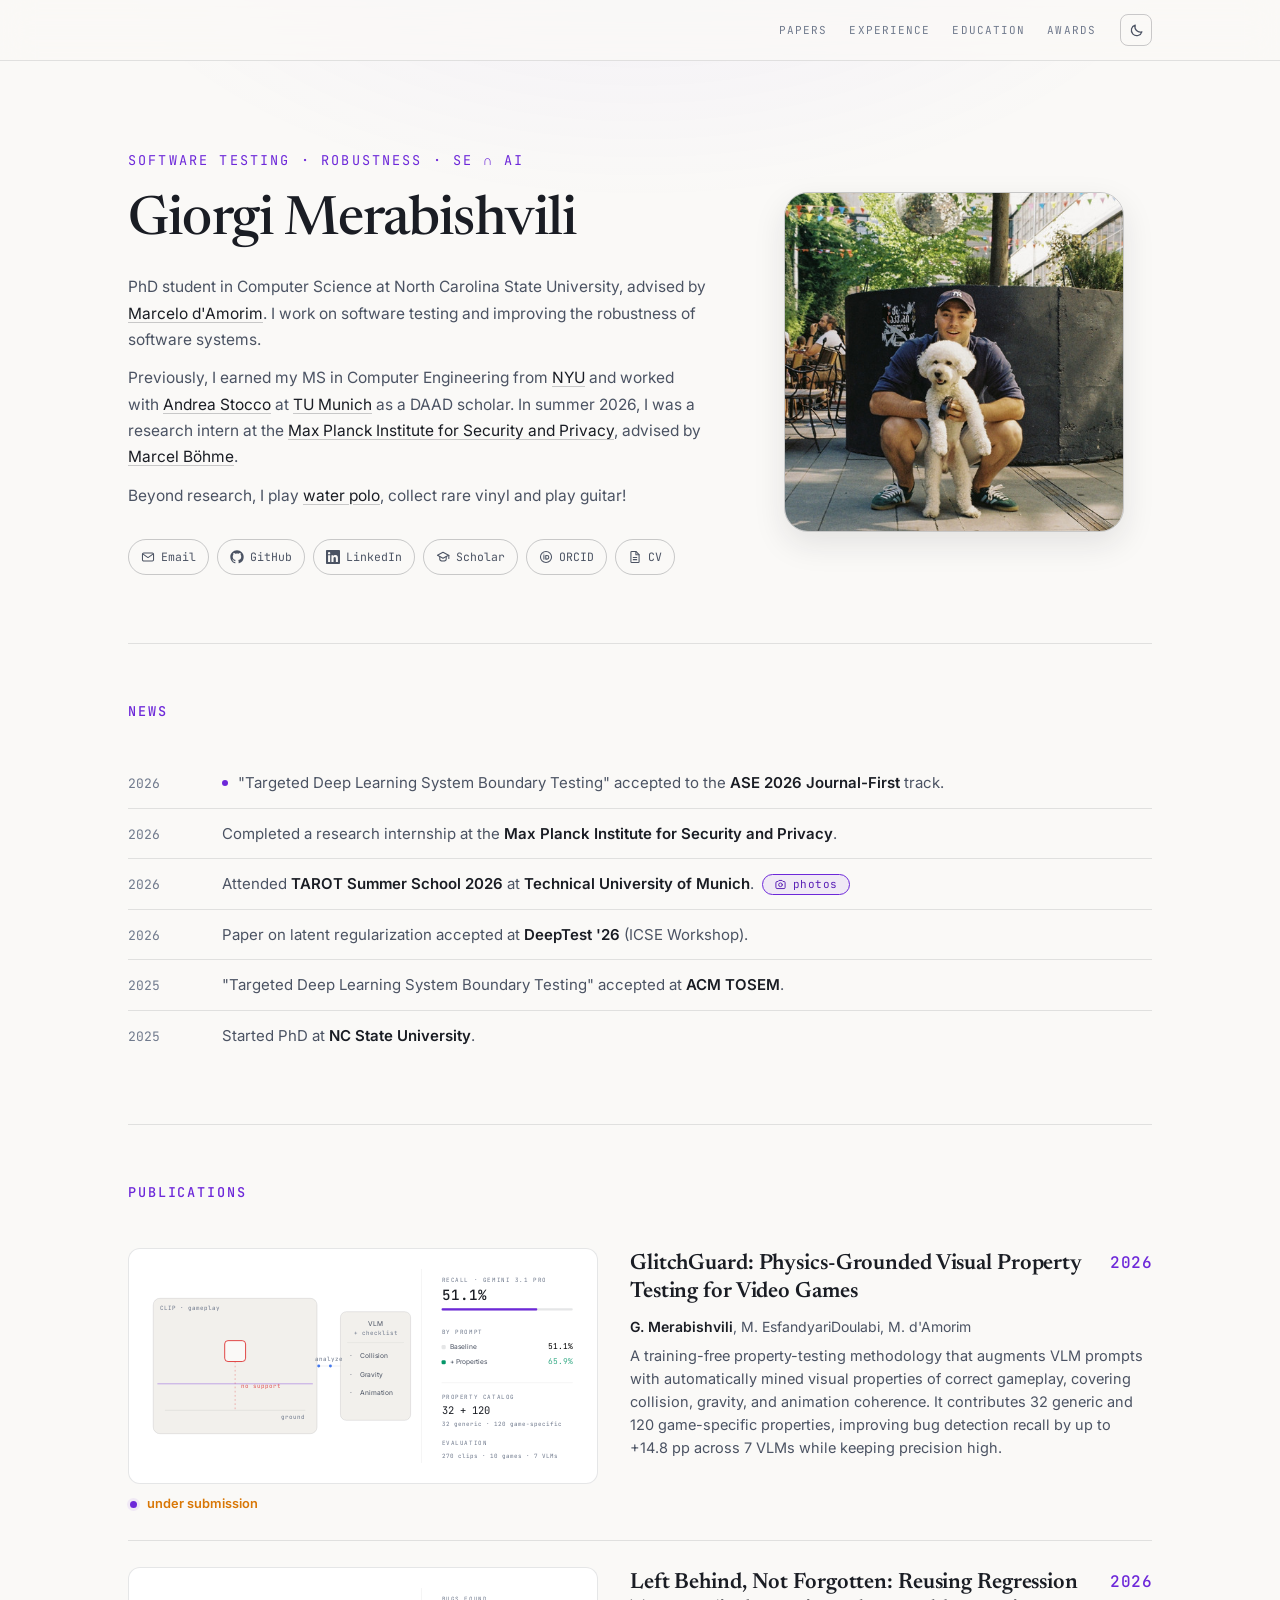
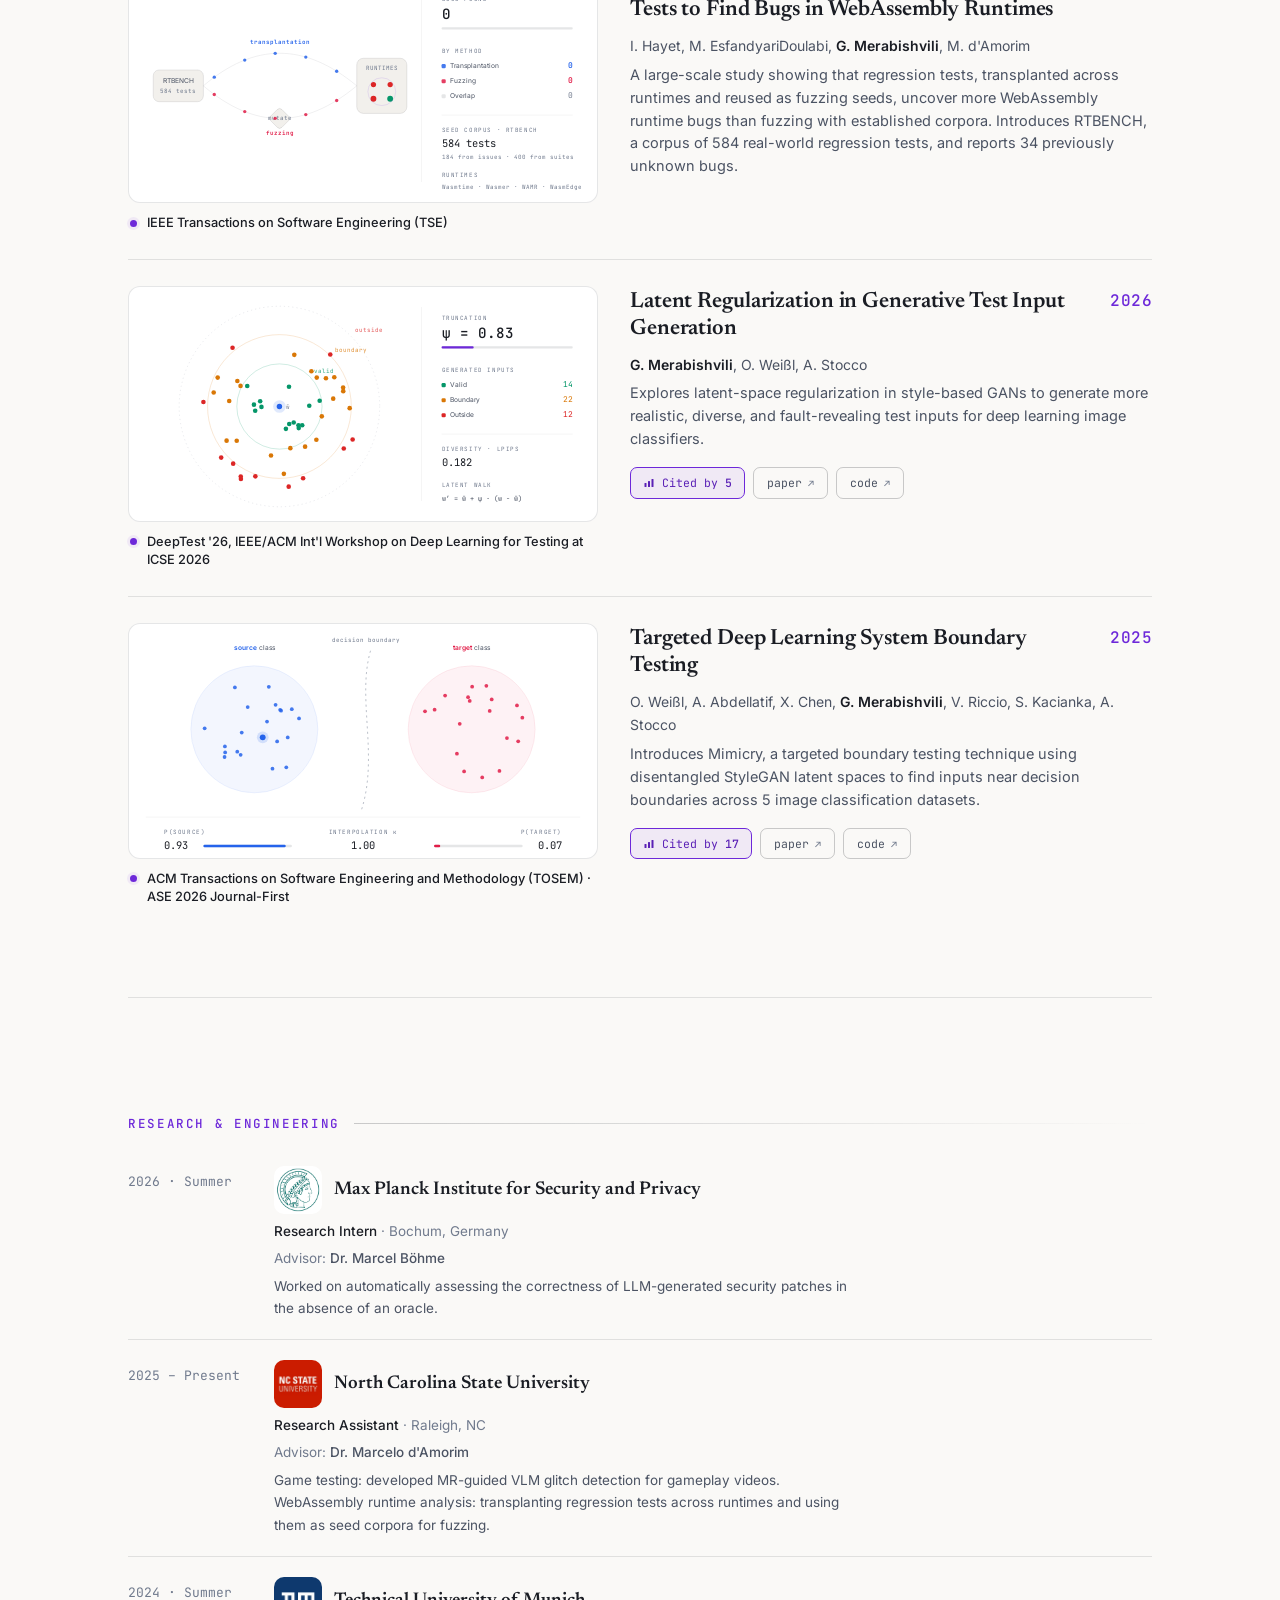
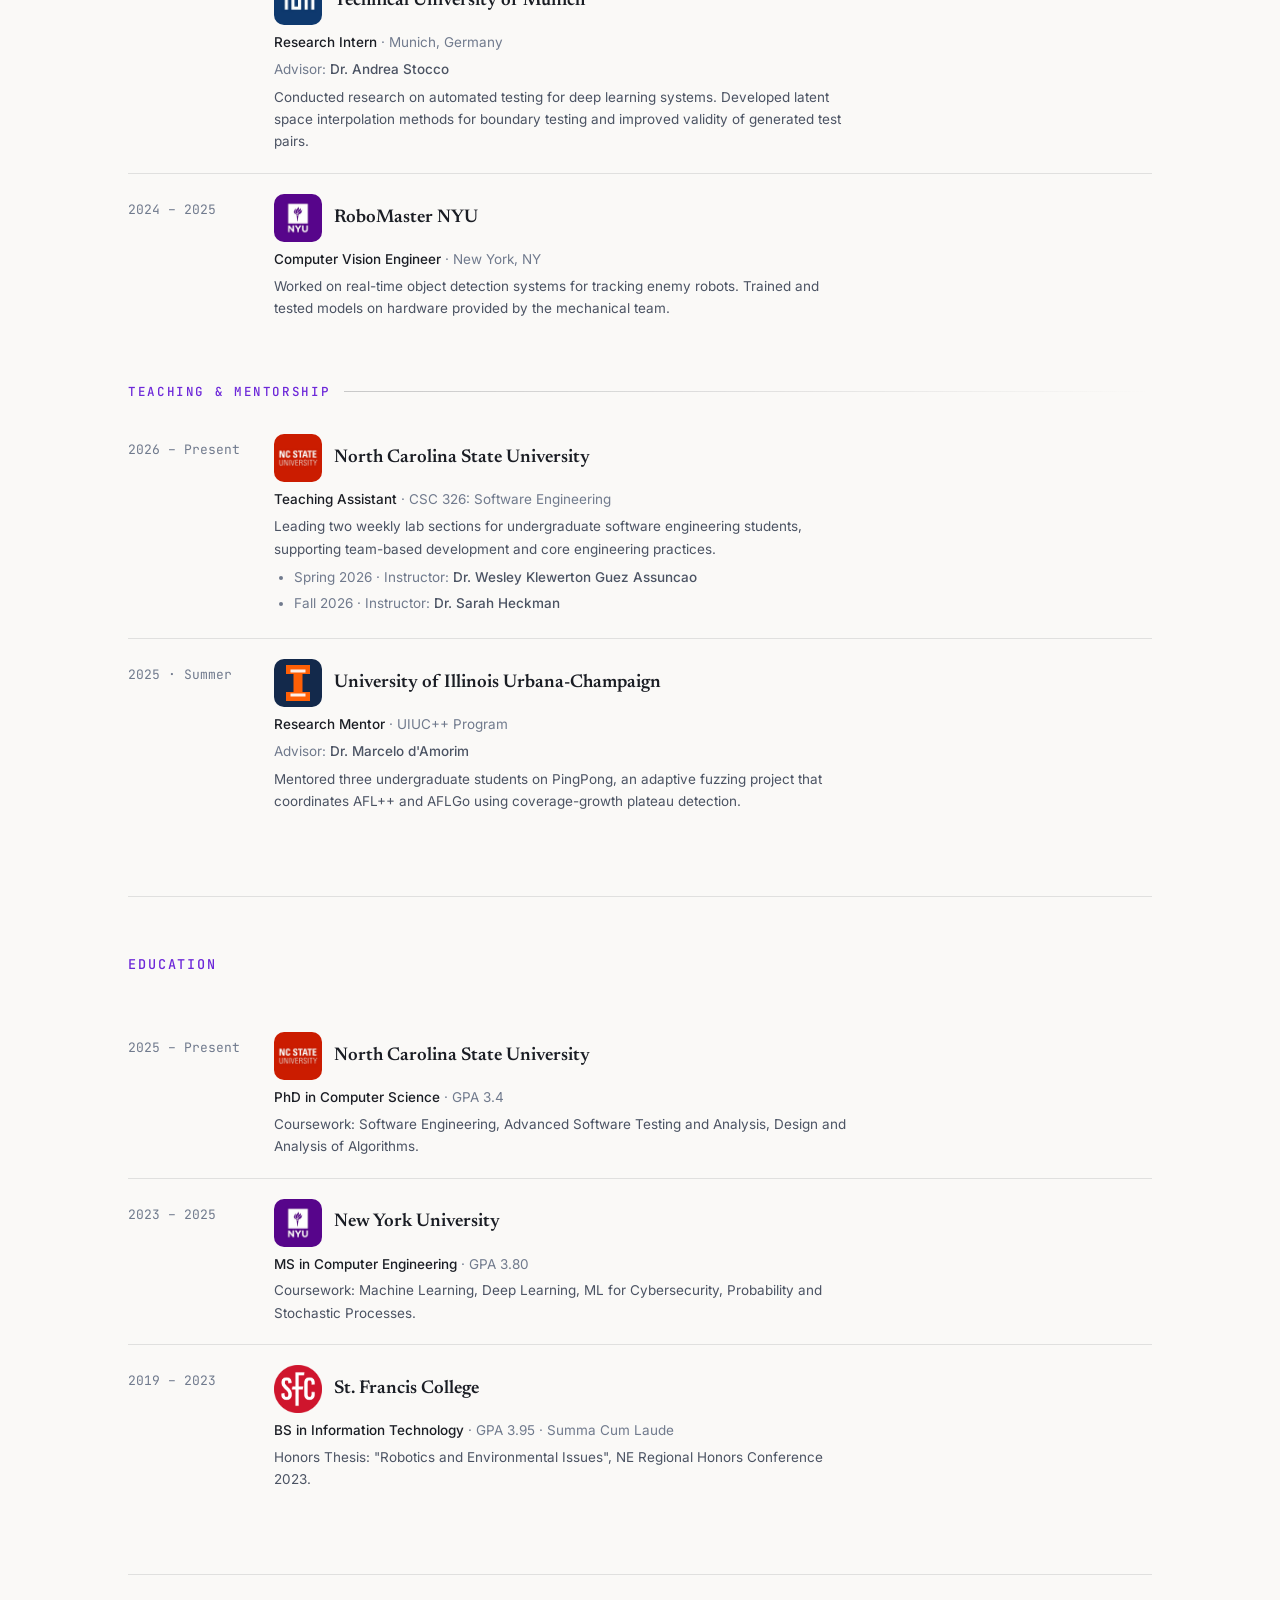
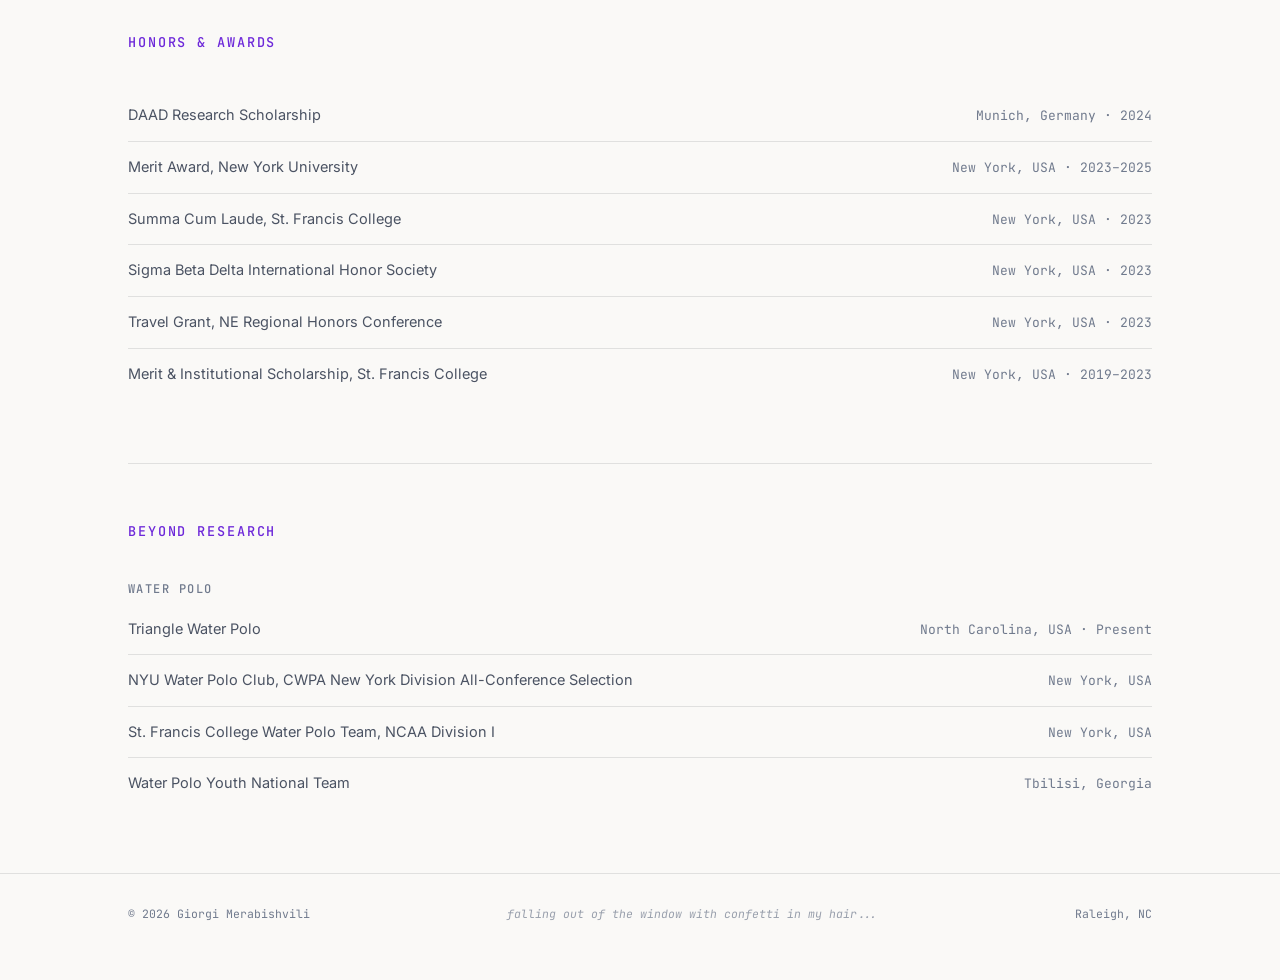
==== commit e06a41fa: "minor" ====
--- a/index.html
+++ b/index.html
@@ -696,7 +696,7 @@
                 <div class="viz-host" data-fig="latent">
                     <noscript><img src="Images/latent_reg.gif" alt="Latent regularization: samples pull toward the mean as truncation psi decreases" loading="lazy"></noscript>
                 </div>
-                <p class="pub-venue">DeepTest '26, IEEE/ACM Int'l Workshop on Deep Learning for Testing (ICSEW)</p>
+                <p class="pub-venue">DeepTest '26, IEEE/ACM Int'l Workshop on Deep Learning for Testing at ICSE 2026</p>
             </figure>
             <div class="pub-body reveal">
                 <div class="pub-head">
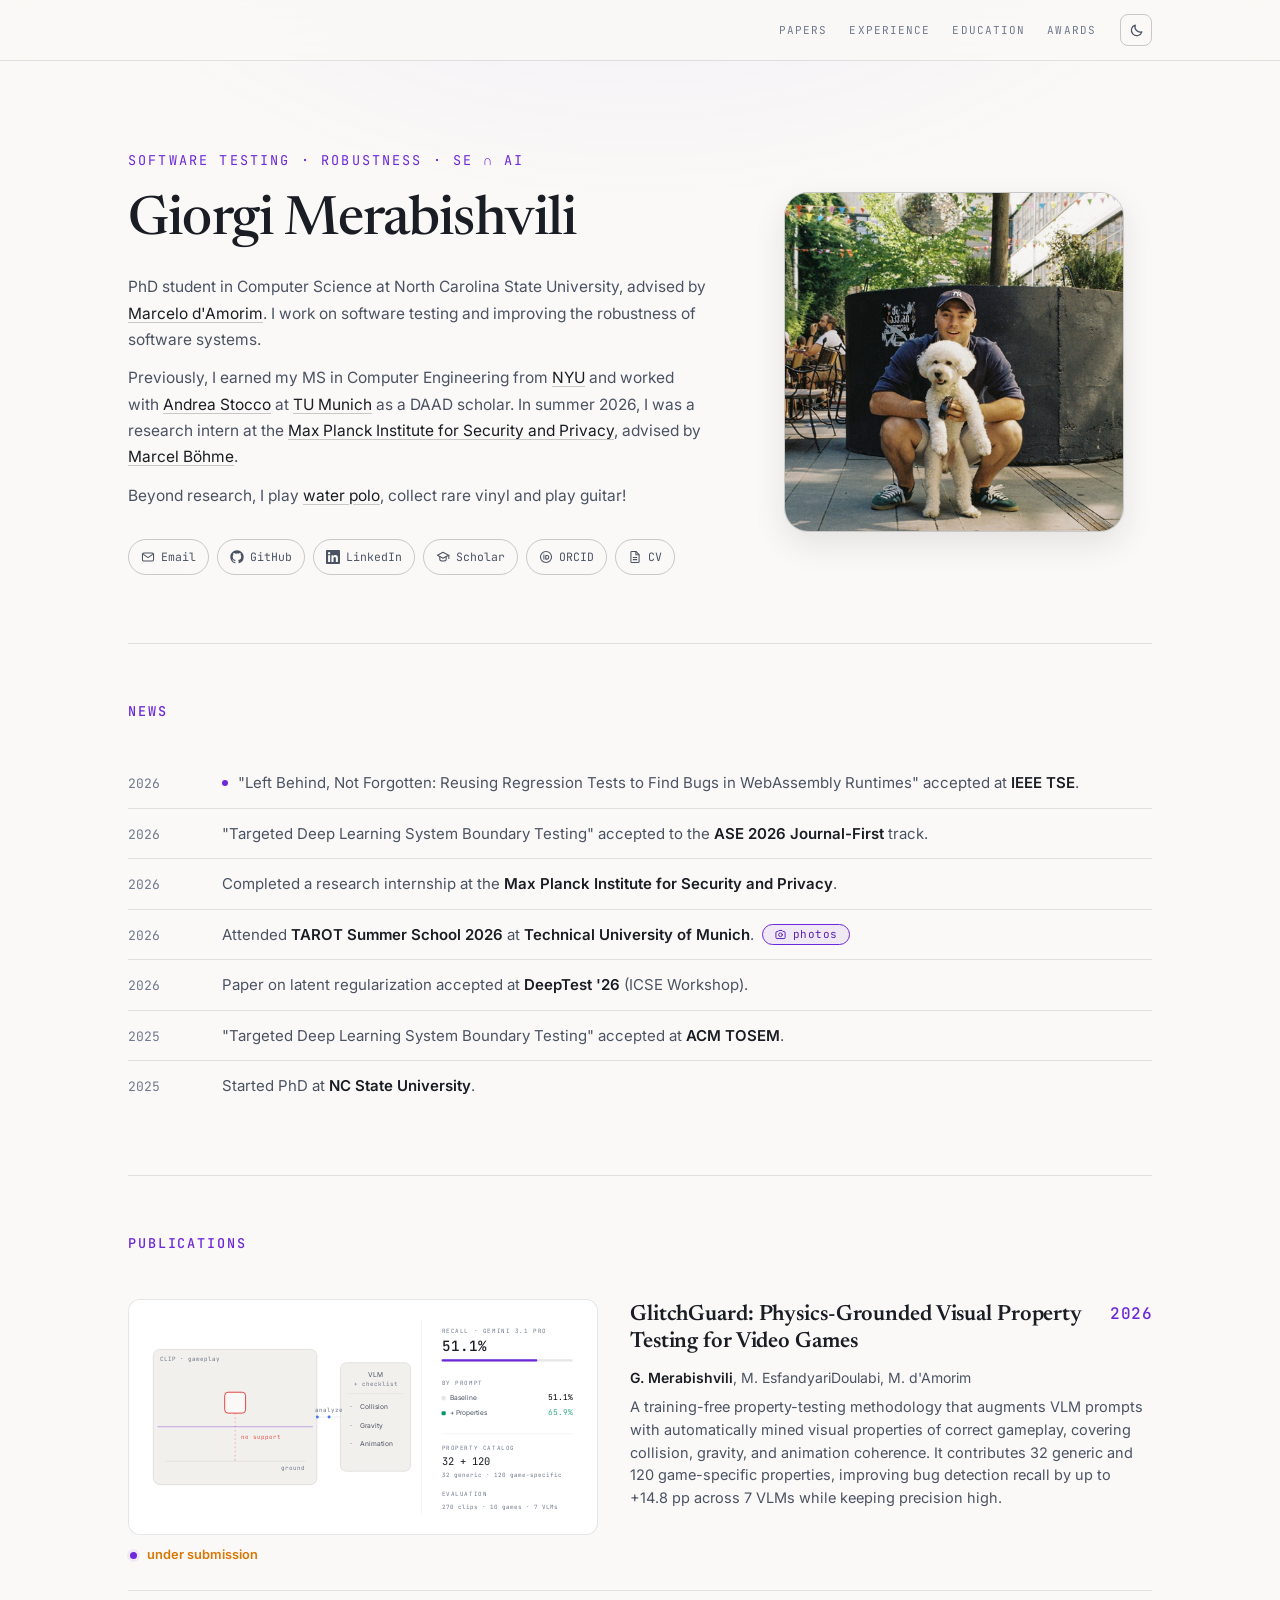
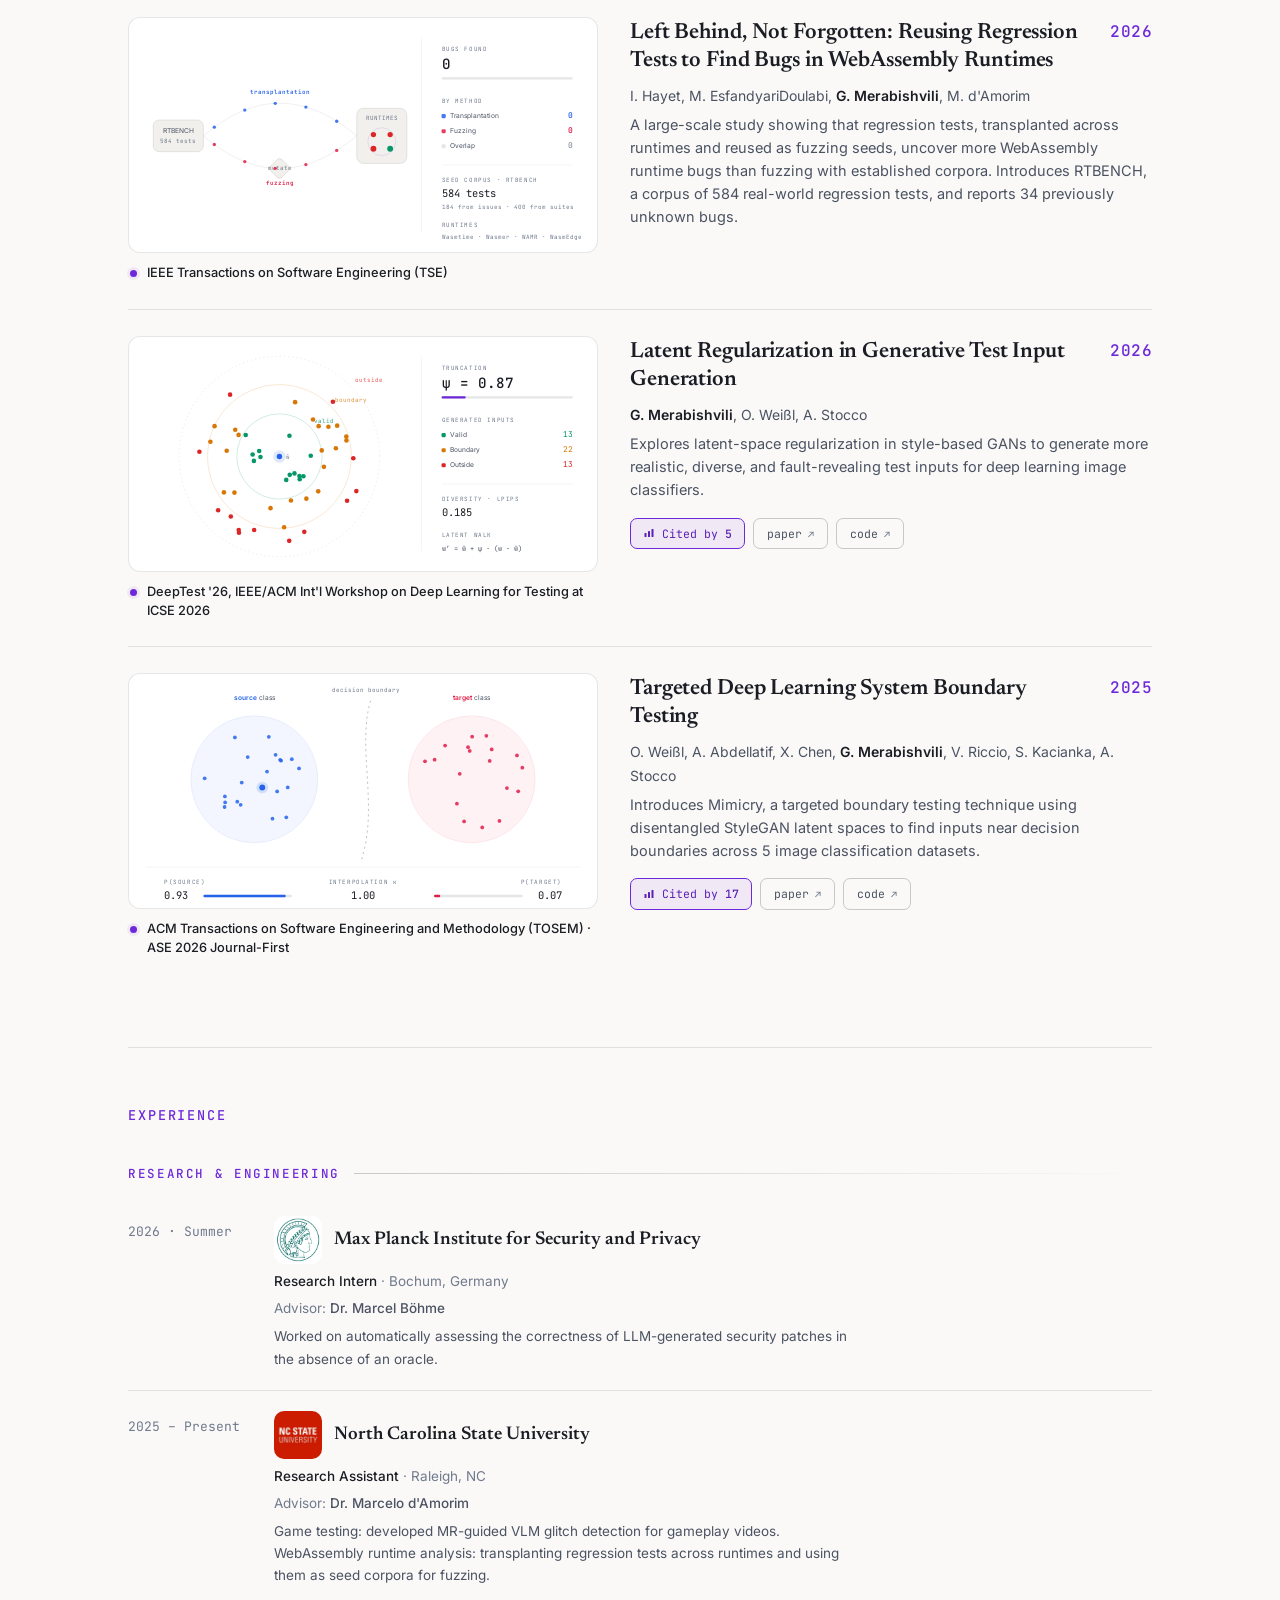
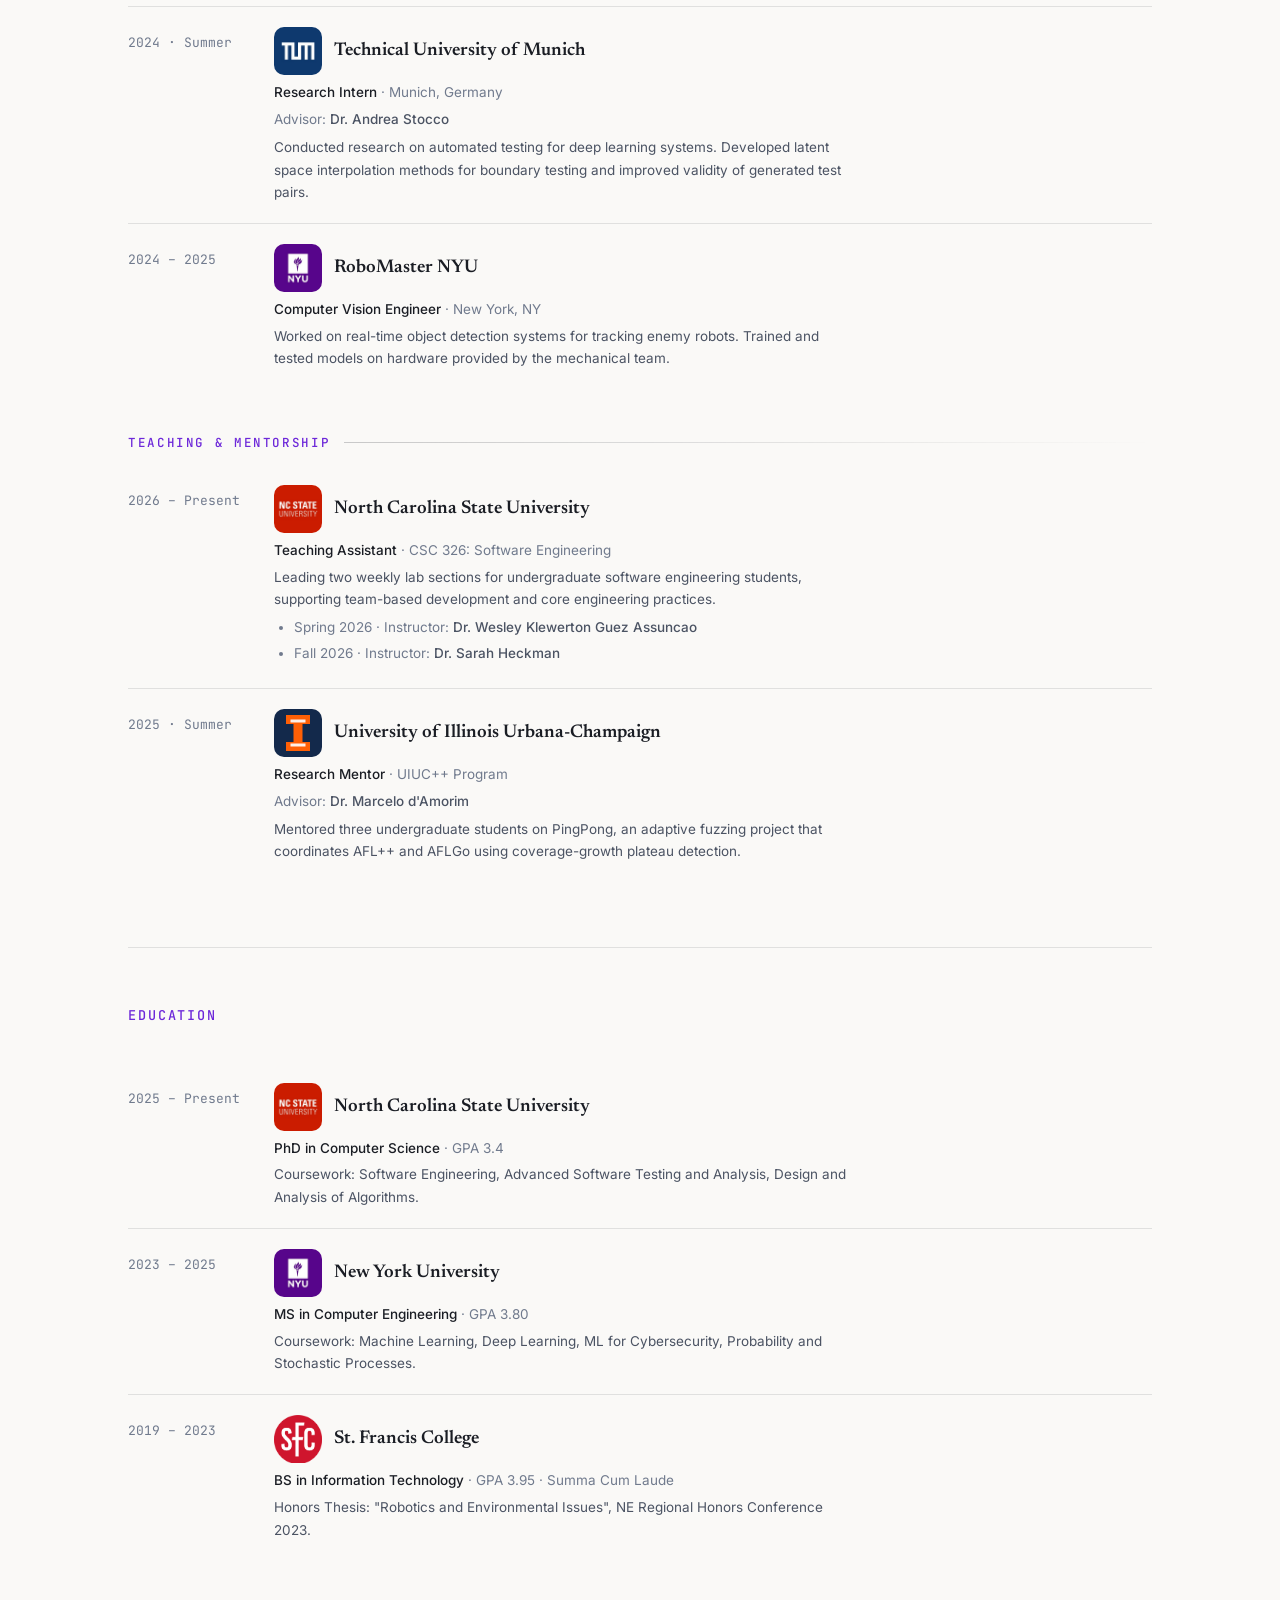
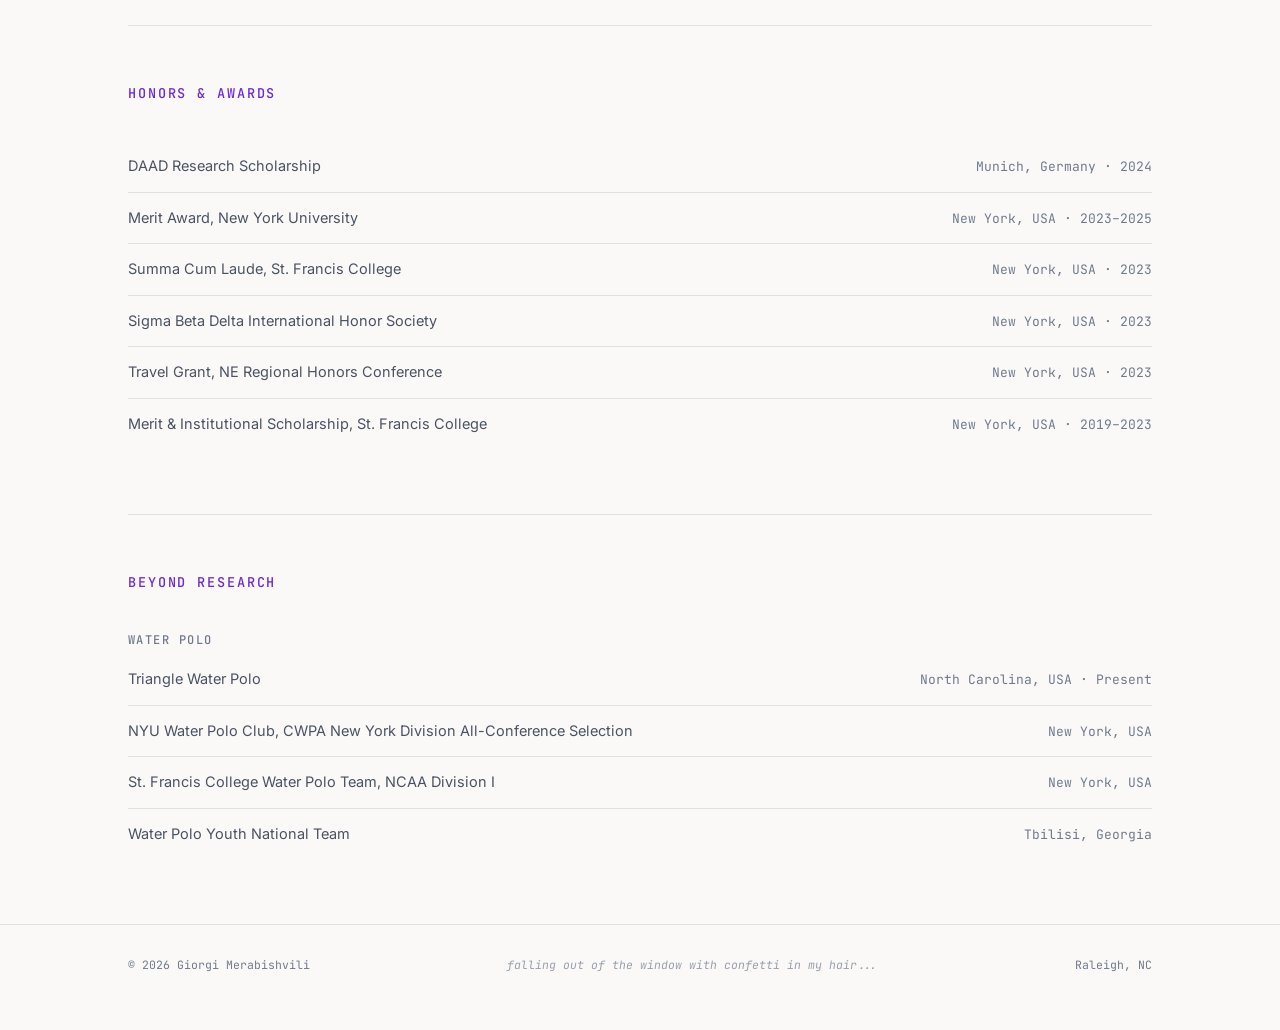
==== commit d6ace4f3: "minor" ====
--- a/index.html
+++ b/index.html
@@ -624,7 +624,11 @@
         <div class="news-list">
             <div class="news-item reveal">
                 <span class="news-date">2026</span>
-                <span class="news-text live">"Targeted Deep Learning System Boundary Testing" accepted to the <strong>ASE 2026 Journal-First</strong> track.</span>
+                <span class="news-text live">"Left Behind, Not Forgotten: Reusing Regression Tests to Find Bugs in WebAssembly Runtimes" accepted at <strong>IEEE TSE</strong>.</span>
+            </div>
+            <div class="news-item reveal">
+                <span class="news-date">2026</span>
+                <span class="news-text">"Targeted Deep Learning System Boundary Testing" accepted to the <strong>ASE 2026 Journal-First</strong> track.</span>
             </div>
             <div class="news-item reveal">
                 <span class="news-date">2026</span>
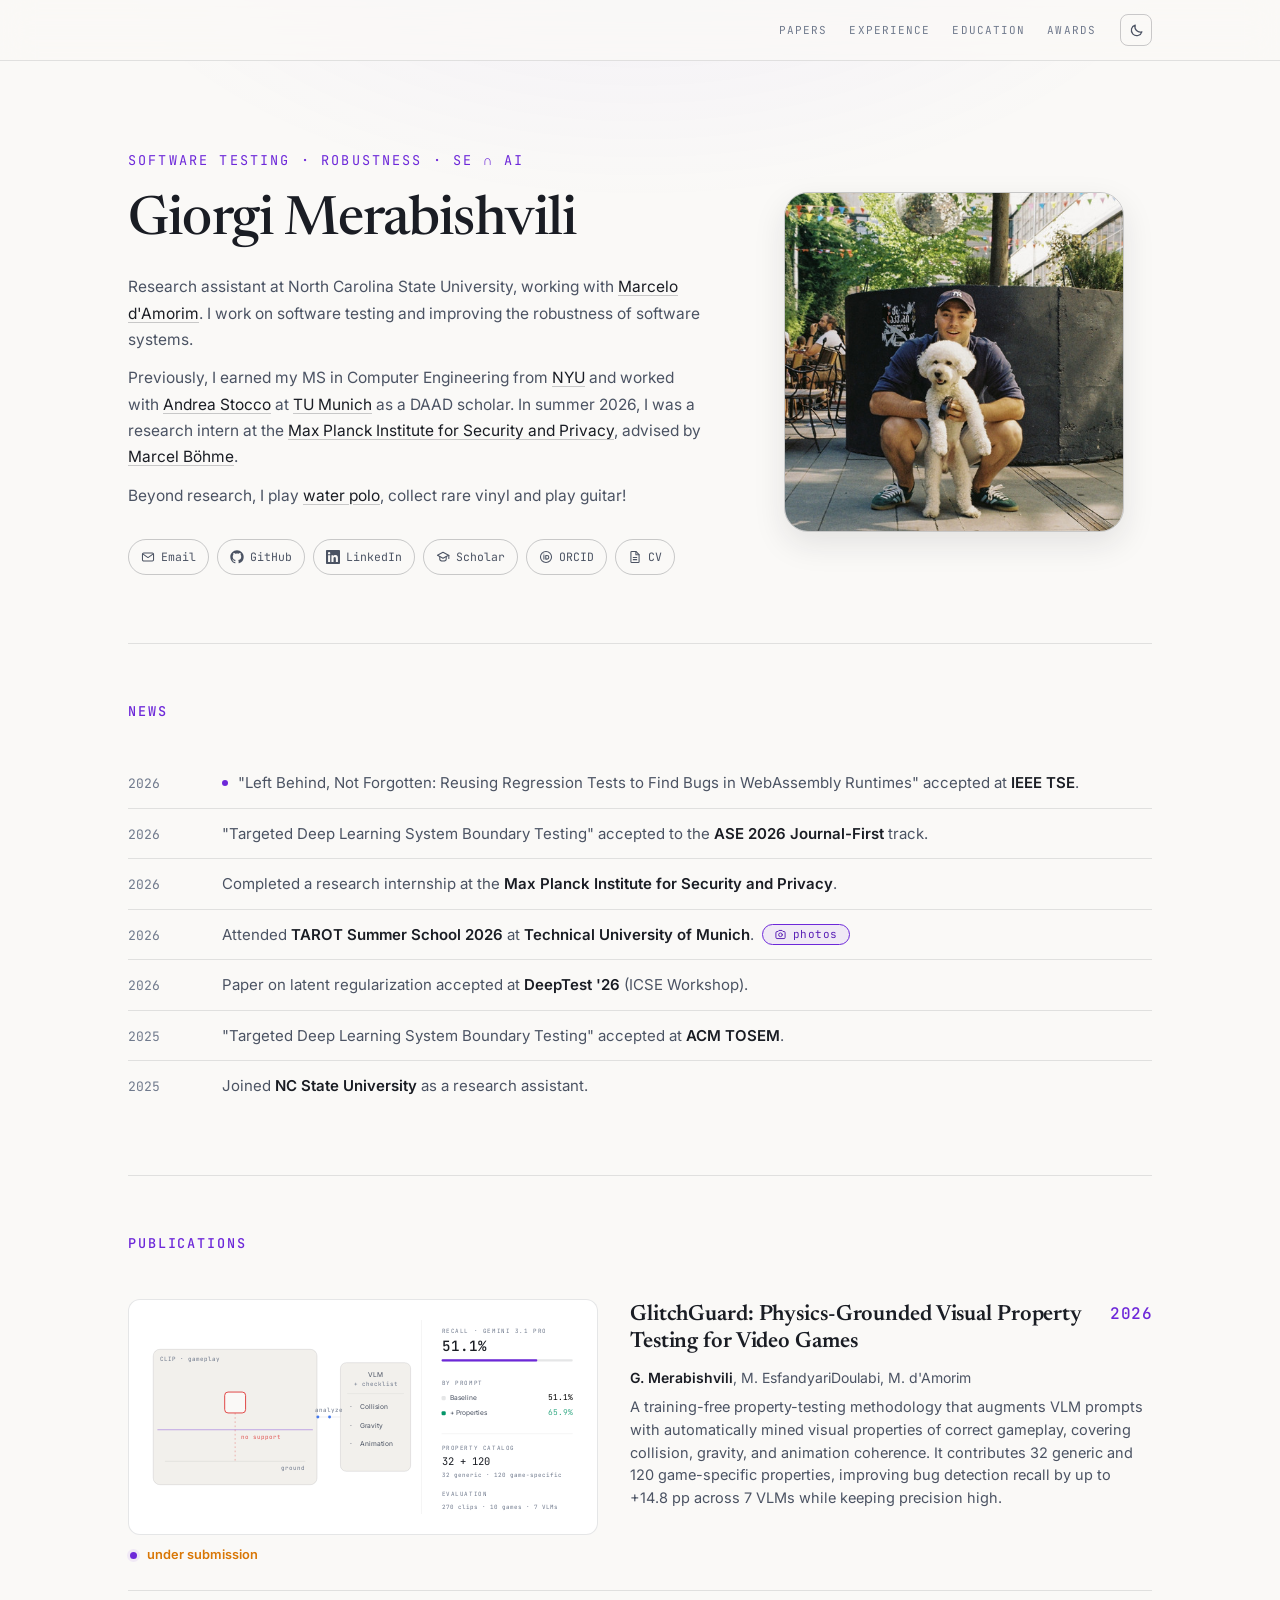
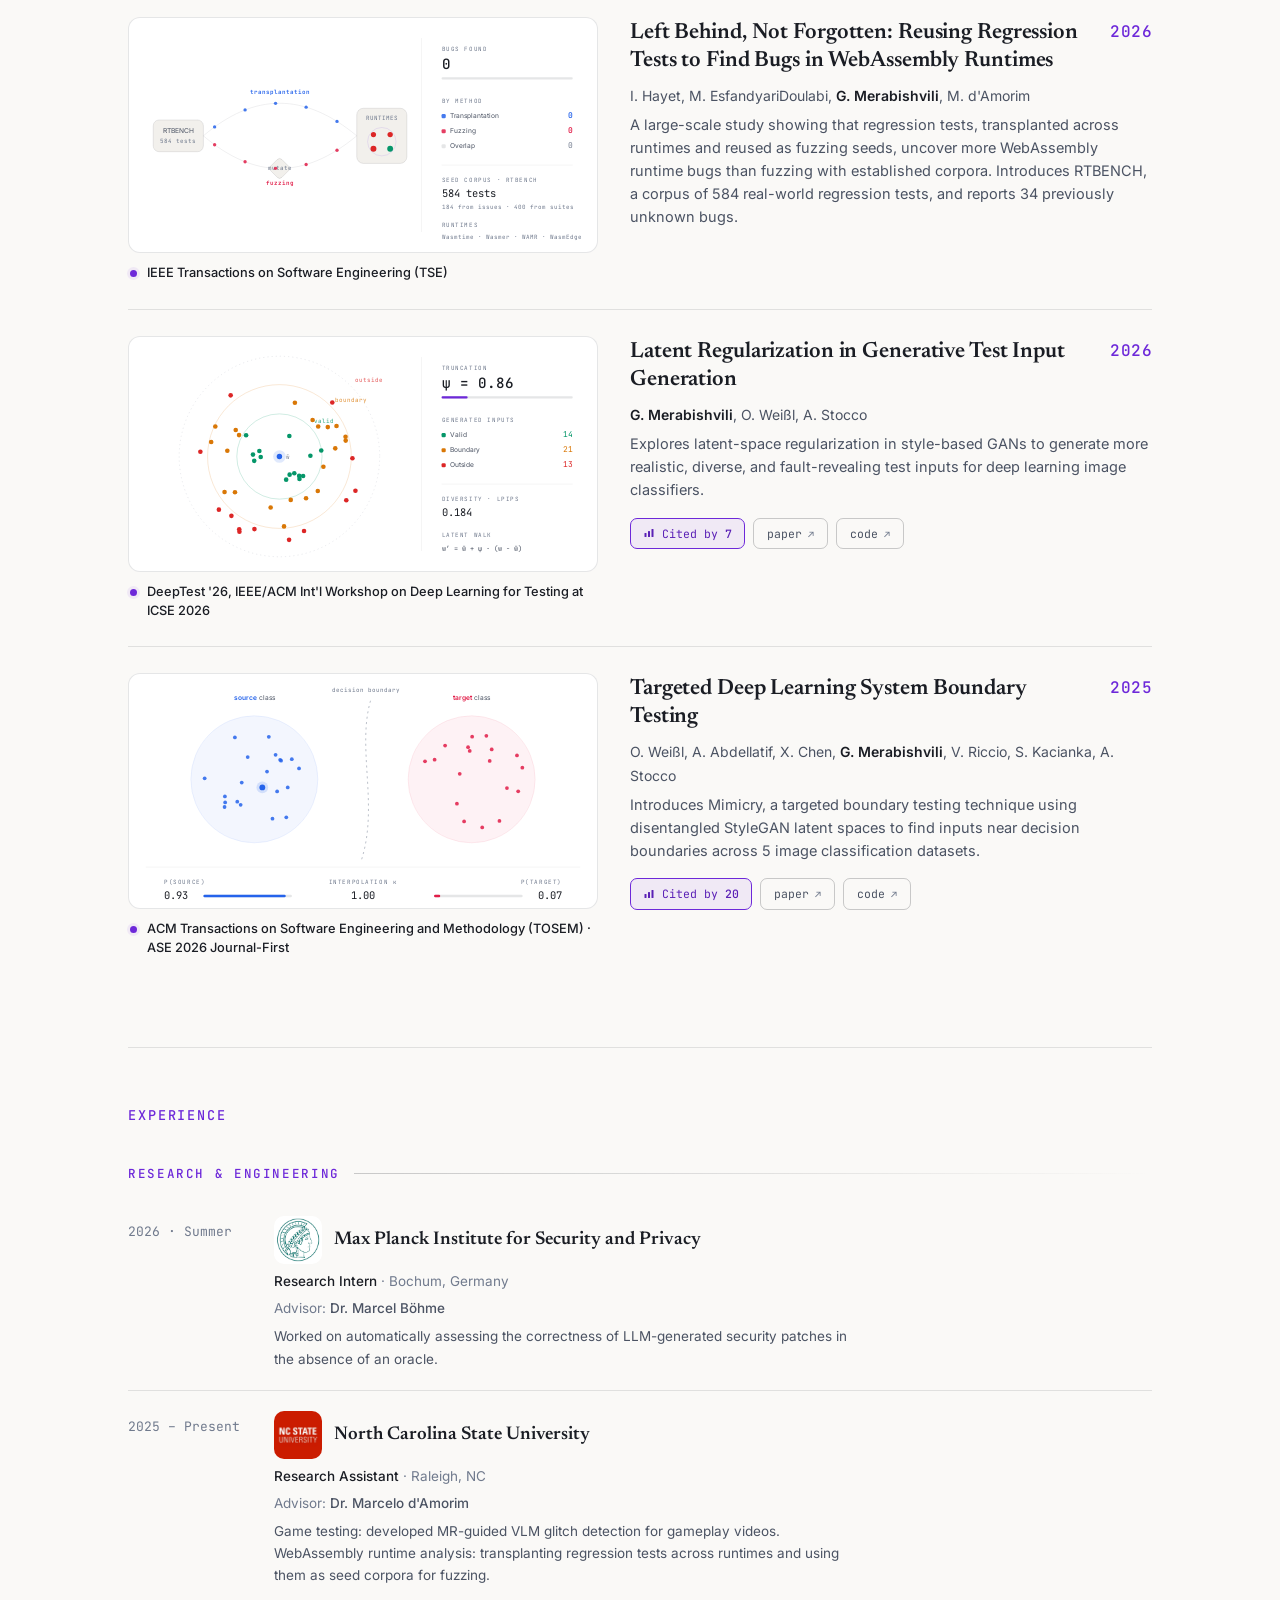
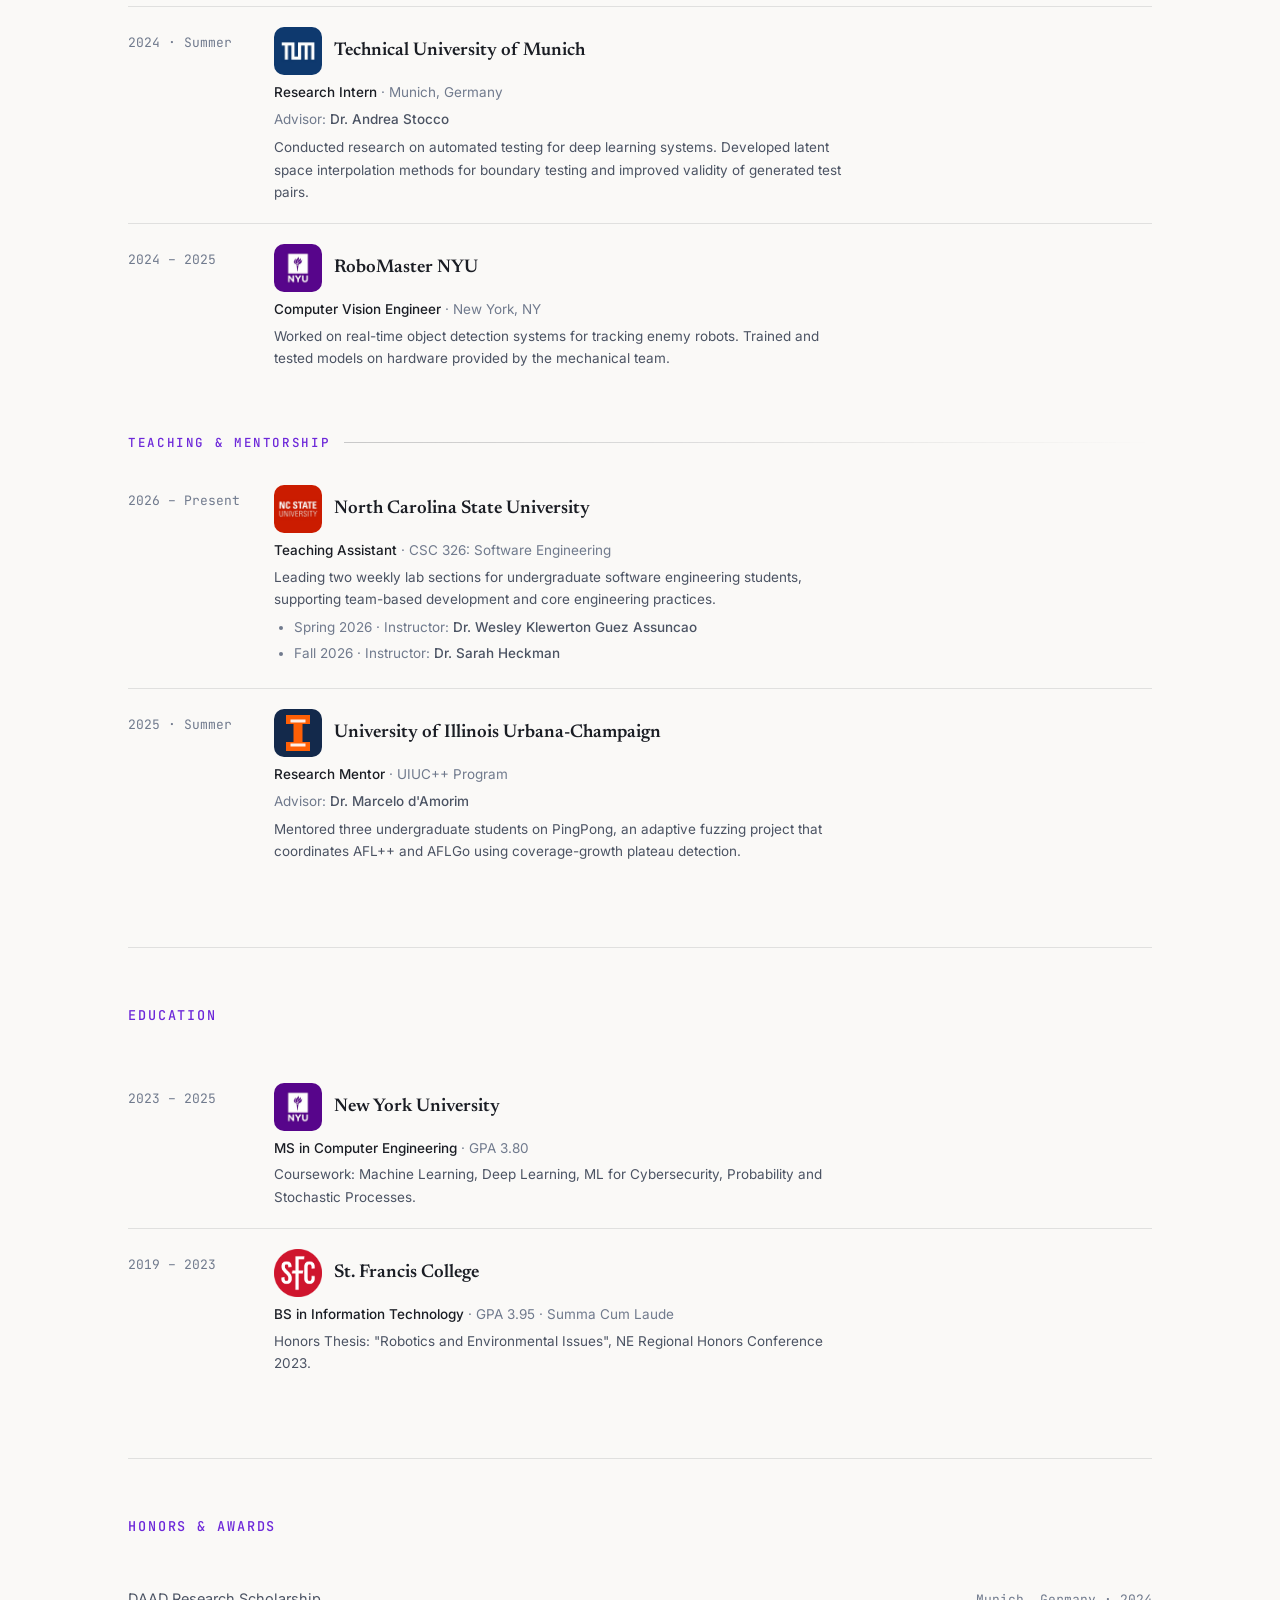
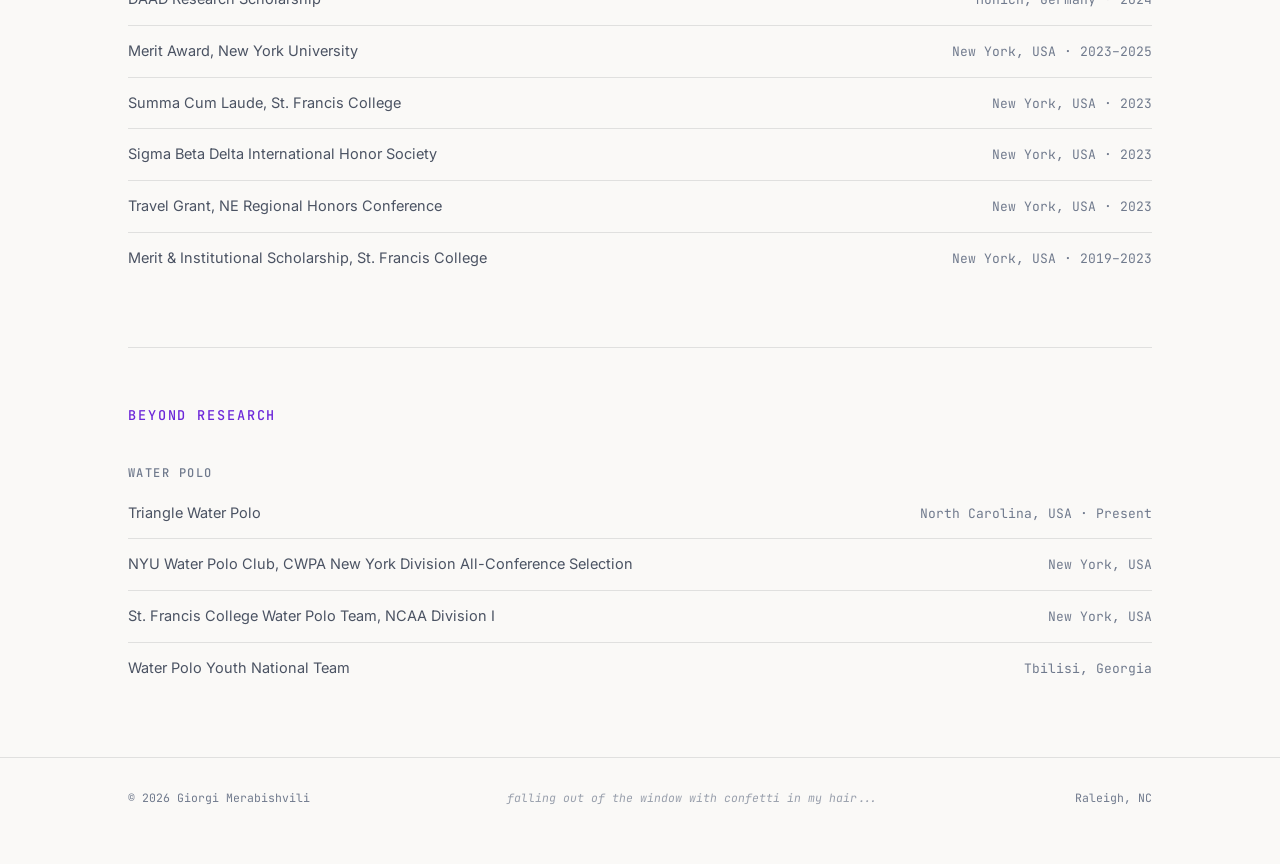
==== commit df6bff55: "minor" ====
--- a/index.html
+++ b/index.html
@@ -5,20 +5,20 @@
     <meta name="viewport" content="width=device-width, initial-scale=1.0">
 
     <!-- SEO / metadata -->
-    <title>Giorgi Merabishvili — PhD, Software Engineering</title>
+    <title>Giorgi Merabishvili — Software Engineering Research</title>
     <meta name="author" content="Giorgi Merabishvili">
-    <meta name="description" content="PhD student in Computer Science at NC State. Research on software engineering, software testing, robustness of software systems, and WebAssembly runtimes.">
+    <meta name="description" content="Research assistant at NC State. Research on software engineering, software testing, robustness of software systems, and WebAssembly runtimes.">
     <link rel="canonical" href="https://giorgix121.github.io/">
 
     <!-- Open Graph / social previews -->
     <meta property="og:type" content="website">
-    <meta property="og:title" content="Giorgi Merabishvili — PhD, Software Engineering">
-    <meta property="og:description" content="PhD student at NC State. Software engineering, software testing, robustness, and WebAssembly runtimes.">
+    <meta property="og:title" content="Giorgi Merabishvili — Software Engineering Research">
+    <meta property="og:description" content="Research assistant at NC State. Software engineering, software testing, robustness, and WebAssembly runtimes.">
     <meta property="og:url" content="https://giorgix121.github.io/">
     <meta property="og:image" content="https://giorgix121.github.io/Images/photo-og.jpg">
     <meta name="twitter:card" content="summary">
-    <meta name="twitter:title" content="Giorgi Merabishvili — PhD, Software Engineering">
-    <meta name="twitter:description" content="PhD student at NC State. Software engineering, software testing, robustness, and WebAssembly runtimes.">
+    <meta name="twitter:title" content="Giorgi Merabishvili — Software Engineering Research">
+    <meta name="twitter:description" content="Research assistant at NC State. Software engineering, software testing, robustness, and WebAssembly runtimes.">
     <meta name="twitter:image" content="https://giorgix121.github.io/Images/photo-og.jpg">
 
     <meta name="theme-color" content="#FAF9F7">
@@ -528,7 +528,7 @@
         "name": "Giorgi Merabishvili",
         "url": "https://giorgix121.github.io/",
         "image": "https://giorgix121.github.io/Images/photo-og.jpg",
-        "jobTitle": "PhD Student in Computer Science",
+        "jobTitle": "Research Assistant",
         "email": "mailto:gmerabi@ncsu.edu",
         "affiliation": { "@type": "CollegeOrUniversity", "name": "North Carolina State University" },
         "alumniOf": [
@@ -572,8 +572,8 @@
             <h1>Giorgi Merabishvili</h1>
             <div class="bio">
                 <p>
-                    PhD student in Computer Science at North Carolina State University,
-                    advised by <a href="https://damorim.github.io" target="_blank" rel="noopener noreferrer">Marcelo d'Amorim</a>.
+                    Research assistant at North Carolina State University,
+                    working with <a href="https://damorim.github.io" target="_blank" rel="noopener noreferrer">Marcelo d'Amorim</a>.
                     I work on software testing and improving the robustness of software systems.
                 </p>
                 <p>
@@ -652,7 +652,7 @@
             </div>
             <div class="news-item reveal">
                 <span class="news-date">2025</span>
-                <span class="news-text">Started PhD at <strong>NC State University</strong>.</span>
+                <span class="news-text">Joined <strong>NC State University</strong> as a research assistant.</span>
             </div>
         </div>
     </section>
@@ -833,17 +833,6 @@
     <section id="education">
         <h2 class="sec-label reveal">Education</h2>
         <div class="timeline">
-            <div class="titem reveal">
-                <span class="tdate">2025 – Present</span>
-                <div>
-                    <div class="torg">
-                        <span class="logo"><img src="Images/logos/NCSU.jpeg" alt="" loading="lazy"></span>
-                        <h3>North Carolina State University</h3>
-                    </div>
-                    <p class="trole">PhD in Computer Science <span>· GPA 3.4</span></p>
-                    <p class="tdetail">Coursework: Software Engineering, Advanced Software Testing and Analysis, Design and Analysis of Algorithms.</p>
-                </div>
-            </div>
             <div class="titem reveal">
                 <span class="tdate">2023 – 2025</span>
                 <div>
